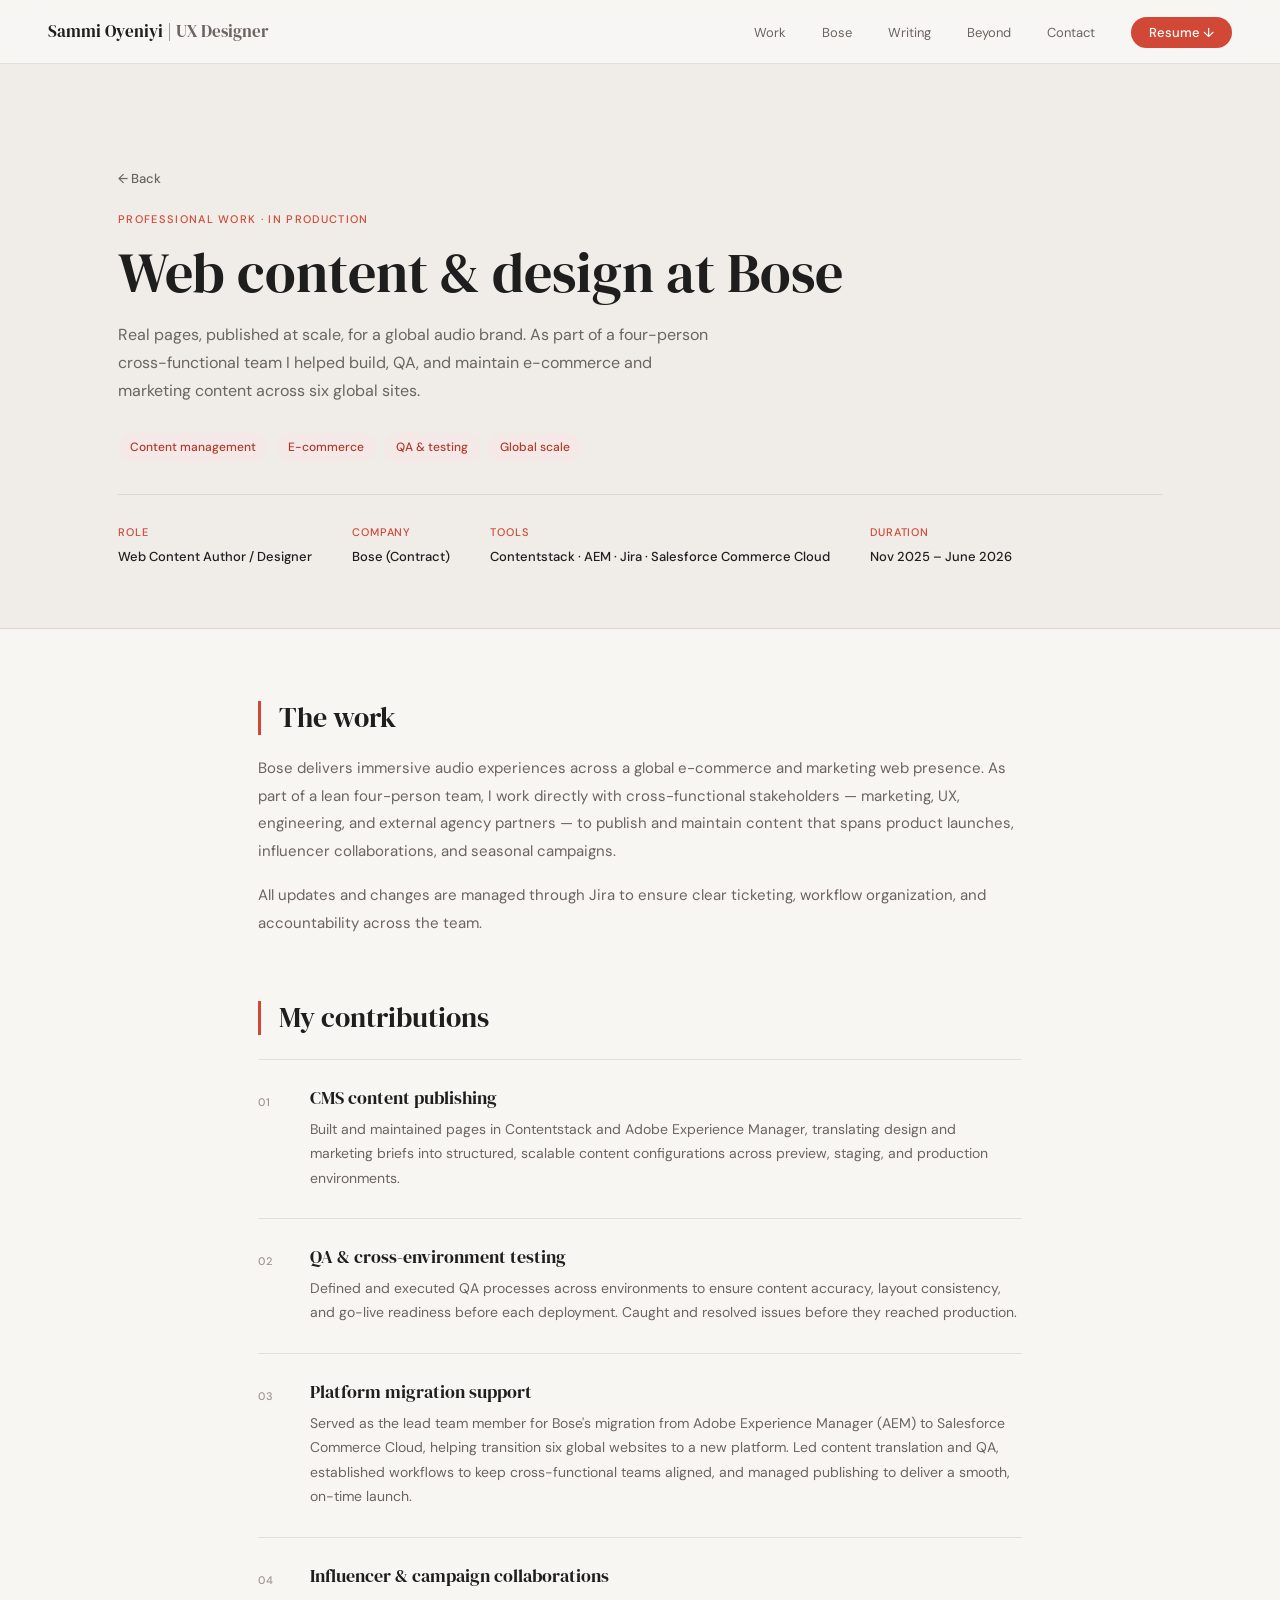
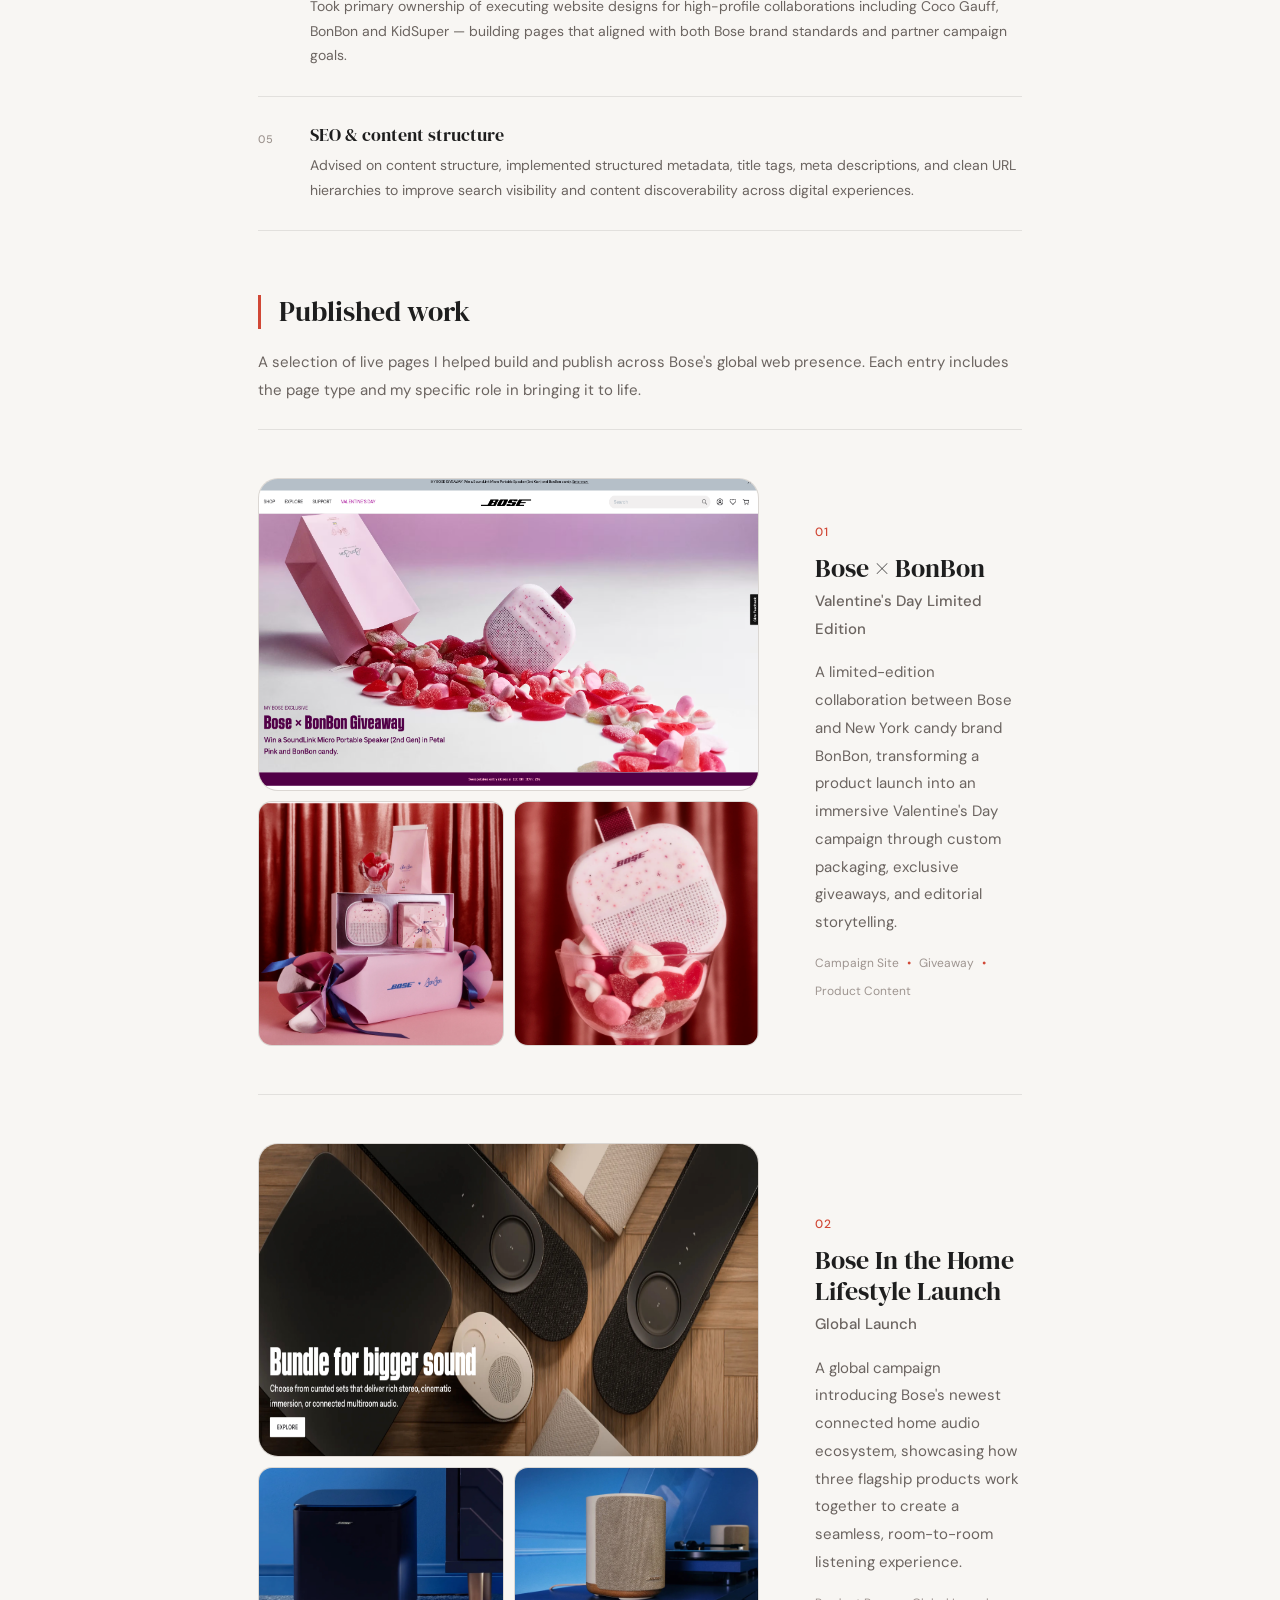
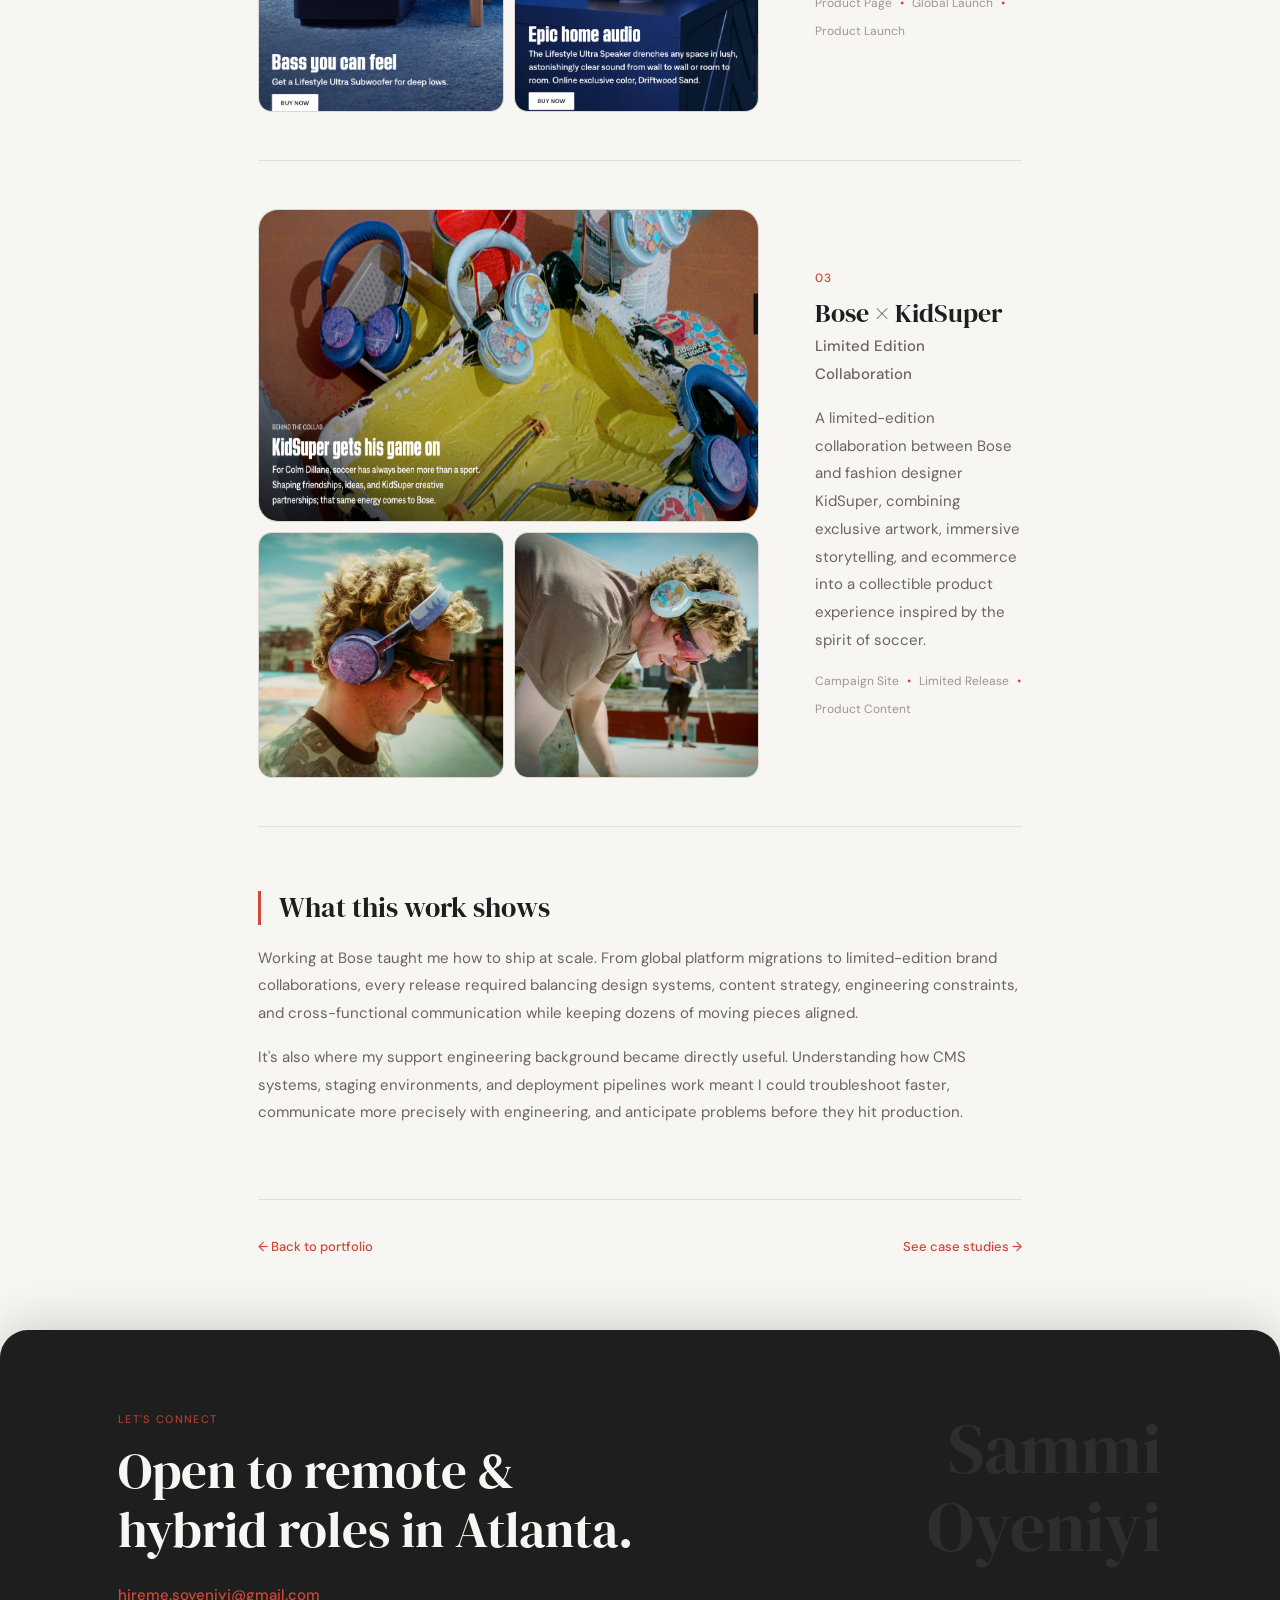
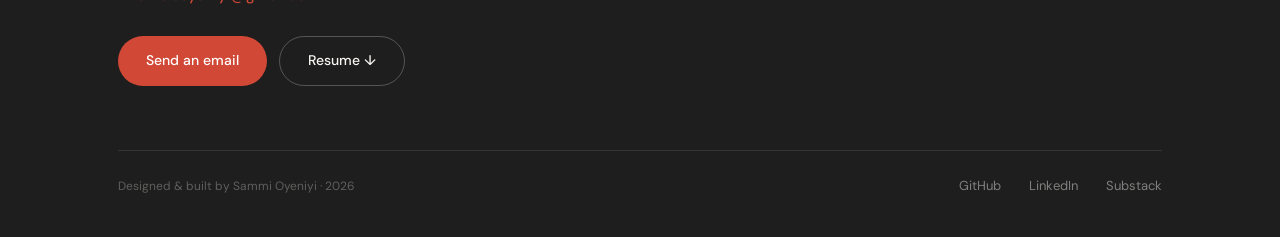
==== bose.html @ 9543f854 "bose page update, add resume link" ====
<!DOCTYPE html>
<html lang="en">
<head>
  <meta charset="UTF-8">
  <meta name="viewport" content="width=device-width, initial-scale=1.0">
  <title>Bose — Sammi Oyeniyi</title>
  <meta name="description" content="Web content and design work at Bose — global e-commerce and marketing pages.">
  <link rel="preconnect" href="https://fonts.googleapis.com">
  <link rel="preconnect" href="https://fonts.gstatic.com" crossorigin>
  <link href="https://fonts.googleapis.com/css2?family=DM+Serif+Display:ital@0;1&family=DM+Sans:opsz,wght@9..40,300;9..40,400;9..40,500&display=swap" rel="stylesheet">
  <link rel="stylesheet" href="styles.css">
</head>
<body class="cs-page">

  <header class="nav">
    <a href="index.html" class="nav-logo">Sammi Oyeniyi | <span>UX Designer</span></a>
    <ul class="nav-links">
      <li><a href="index.html#work">Work</a></li>
      <li><a href="index.html#bose">Bose</a></li>
      <li><a href="index.html#thinking">Writing</a></li>
      <li><a href="index.html#beyond">Beyond</a></li>
      <li><a href="index.html#contact">Contact</a></li>
      <li><a href="assets/sam-oyeniyi-product-designer-resume.pdf" class="nav-resume" download>Resume ↓</a></li>
    </ul>
    <div class="nav-mobile-controls">
      <a href="assets/sam-oyeniyi-product-designer-resume.pdf" class="nav-resume nav-resume--mobile" download>Resume ↓</a>
      <button class="hamburger" id="hamburger" aria-label="Open menu" aria-expanded="false">
        <span></span><span></span><span></span>
      </button>
    </div>
  </header>
  <div class="mobile-menu" id="mobileMenu" aria-hidden="true">
    <nav class="mobile-menu-inner">
      <a href="index.html#work"     class="mobile-link" onclick="closeMenu()">Work</a>
      <a href="index.html#bose"     class="mobile-link" onclick="closeMenu()">Bose</a>
      <a href="index.html#thinking" class="mobile-link" onclick="closeMenu()">Writing</a>
      <a href="index.html#beyond"   class="mobile-link" onclick="closeMenu()">Beyond</a>
      <a href="index.html#contact"  class="mobile-link" onclick="closeMenu()">Contact</a>
      <a href="assets/sam-oyeniyi-product-designer-resume.pdf" class="mobile-link mobile-link--resume" download>Resume ↓</a>
    </nav>
  </div>

  <!-- PAGE HERO -->
  <section class="cs-hero-section">
    <div class="panel-inner">
      <a href="index.html#bose" class="cs-back">← Back</a>
      <p class="eyebrow">Professional work · In production</p>
      <h1>Web content & design at Bose</h1>
      <p class="cs-hero-sub">Real pages, published at scale, for a global audio brand. As part of a four-person cross-functional team I helped build, QA, and maintain e-commerce and marketing content across six global sites.</p>
      <div class="tags">
        <span class="tag">Content management</span>
        <span class="tag">E-commerce</span>
        <span class="tag">QA & testing</span>
        <span class="tag">Global scale</span>
      </div>
      <div class="cs-meta">
        <div class="cs-meta-item">
          <span class="cs-meta-label">Role</span>
          <span class="cs-meta-value">Web Content Author / Designer</span>
        </div>
        <div class="cs-meta-item">
          <span class="cs-meta-label">Company</span>
          <span class="cs-meta-value">Bose (Contract)</span>
        </div>
        <div class="cs-meta-item">
          <span class="cs-meta-label">Tools</span>
          <span class="cs-meta-value">Contentstack · AEM · Jira · Salesforce Commerce Cloud</span>
        </div>
        <div class="cs-meta-item">
          <span class="cs-meta-label">Duration</span>
          <span class="cs-meta-value">Nov 2025 – June 2026</span>
        </div>
      </div>
    </div>
  </section>

  <!-- OVERVIEW -->
  <div class="cs-body bose-body">

    <section class="cs-section">
      <h2>The work</h2>
      <p>Bose delivers immersive audio experiences across a global e-commerce and marketing web presence. As part of a lean four-person team, I work directly with cross-functional stakeholders — marketing, UX, engineering, and external agency partners — to publish and maintain content that spans product launches, influencer collaborations, and seasonal campaigns.</p>
      <p>All updates and changes are managed through Jira to ensure clear ticketing, workflow organization, and accountability across the team.</p>
    </section>

    <!-- WHAT I DID -->
    <section class="cs-section">
      <h2>My contributions</h2>
      <div class="bose-contributions">
        <div class="bose-contribution">
          <span class="bose-contribution-num">01</span>
          <div>
            <h3>CMS content publishing</h3>
            <p>Built and maintained pages in Contentstack and Adobe Experience Manager, translating design and marketing briefs into structured, scalable content configurations across preview, staging, and production environments.</p>
          </div>
        </div>
        <div class="bose-contribution">
          <span class="bose-contribution-num">02</span>
          <div>
            <h3>QA & cross-environment testing</h3>
            <p>Defined and executed QA processes across environments to ensure content accuracy, layout consistency, and go-live readiness before each deployment. Caught and resolved issues before they reached production.</p>
          </div>
        </div>
        <div class="bose-contribution">
          <span class="bose-contribution-num">03</span>
          <div>
            <h3>Platform migration support</h3>
            <p>Served as the lead team member for Bose's migration from Adobe Experience Manager (AEM) to Salesforce Commerce Cloud, helping transition six global websites to a new platform. Led content translation and QA, established workflows to keep cross-functional teams aligned, and managed publishing to deliver a smooth, on-time launch.</p>
          </div>
        </div>
        <div class="bose-contribution">
          <span class="bose-contribution-num">04</span>
          <div>
            <h3>Influencer & campaign collaborations</h3>
            <p>Took primary ownership of executing website designs for high-profile collaborations including Coco Gauff, BonBon and KidSuper — building pages that aligned with both Bose brand standards and partner campaign goals.</p>
          </div>
        </div>
        <div class="bose-contribution">
          <span class="bose-contribution-num">05</span>
          <div>
            <h3>SEO & content structure</h3>
            <p>Advised on content structure, implemented structured metadata, title tags, meta descriptions, and clean URL hierarchies to improve search visibility and content discoverability across digital experiences.</p>
          </div>
        </div>
      </div>
    </section>

    <!-- PUBLISHED WORK — editorial layout -->
    <section class="cs-section published-section">
      <h2>Published work</h2>
      <p>A selection of live pages I helped build and publish across Bose's global web presence. Each entry includes the page type and my specific role in bringing it to life.</p>

      <!-- ENTRY 01 -->
      <div class="published-entry">
        <div class="published-media">
          <div class="published-media-main">
            <img src="assets/bose/bose-bonbon-hero-one.png" alt="Bose × BonBon Valentine's Day campaign hero">
          </div>
          <div class="published-media-thumb">
            <img src="assets/bose/bose-bonbon-two.png" alt="Bose × BonBon gift set">
          </div>
          <div class="published-media-thumb">
            <img src="assets/bose/bose-bonbon-three.png" alt="Bose × BonBon product detail">
          </div>
        </div>
        <div class="published-info">
          <span class="published-num">01</span>
          <h3>Bose × BonBon</h3>
          <p class="published-subtitle">Valentine's Day Limited Edition</p>
          <p class="published-desc">A limited-edition collaboration between Bose and New York candy brand BonBon, transforming a product launch into an immersive Valentine's Day campaign through custom packaging, exclusive giveaways, and editorial storytelling.</p>
          <div class="published-meta">
            <span>Campaign Site</span>
            <span class="meta-dot">•</span>
            <span>Giveaway</span>
            <span class="meta-dot">•</span>
            <span>Product Content</span>
          </div>
        </div>
      </div>

      <!-- ENTRY 02 -->
      <div class="published-entry">
        <div class="published-media">
          <div class="published-media-main">
            <img src="assets/bose/bose-ith-one.png" alt="Bose in the home campaign hero">
          </div>
          <div class="published-media-thumb">
            <img src="assets/bose/bose-ith-two.png" alt="Bose in the home campaign hero">
          </div>
          <div class="published-media-thumb">
            <img src="assets/bose/bose-ith-three.png" alt="Bose in the home campaign hero">
          </div>
        </div>
        <div class="published-info">
          <span class="published-num">02</span>
          <h3>Bose In the Home Lifestyle Launch</h3>
          <p class="published-subtitle">Global Launch</p>
          <p class="published-desc">A global campaign introducing Bose's newest connected home audio ecosystem, showcasing how three flagship products work together to create a seamless, room-to-room listening experience.</p>
          <div class="published-meta">
            <span>Product Page</span>
            <span class="meta-dot">•</span>
            <span>Global Launch</span>
            <span class="meta-dot">•</span>
            <span>Product Launch</span>
          </div>
        </div>
      </div>

      <!-- ENTRY 03 -->
      <div class="published-entry">
        <div class="published-media">
          <div class="published-media-main">
            <img src="assets/bose/bose-kidsuper-one.png" alt="Bose × KidSuper campaign hero">
          </div>
          <div class="published-media-thumb">
            <img src="assets/bose/bose-kidsuper-two.png" alt="Bose × Kidsuper lifestyle">
          </div>
          <div class="published-media-thumb">
            <img src="assets/bose/bose-kidsuper-three.png" alt="Bose × Kidsuper lifestyle">
          </div>
        </div>
        <div class="published-info">
          <span class="published-num">03</span>
          <h3>Bose × KidSuper</h3>
          <p class="published-subtitle">Limited Edition Collaboration</p>
          <p class="published-desc">A limited-edition collaboration between Bose and fashion designer KidSuper, combining exclusive artwork, immersive storytelling, and ecommerce into a collectible product experience inspired by the spirit of soccer.</p>
          <div class="published-meta">
            <span>Campaign Site</span>
            <span class="meta-dot">•</span>
            <span>Limited Release</span>
            <span class="meta-dot">•</span>
            <span>Product Content</span>
          </div>
        </div>
      </div>

      <!-- Duplicate a .published-entry block above for each additional page -->

    </section>

    <section class="cs-section">
      <h2>What this work shows</h2>
      <p>Working at Bose taught me how to ship at scale. From global platform migrations to limited-edition brand collaborations, every release required balancing design systems, content strategy, engineering constraints, and cross-functional communication while keeping dozens of moving pieces aligned.</p>
      <p>It's also where my support engineering background became directly useful. Understanding how CMS systems, staging environments, and deployment pipelines work meant I could troubleshoot faster, communicate more precisely with engineering, and anticipate problems before they hit production.</p>
    </section>

    <div class="cs-nav">
      <a href="index.html#bose" class="cs-nav-link">← Back to portfolio</a>
      <a href="index.html#work" class="cs-nav-link">See case studies →</a>
    </div>

  </div>

  <!-- FOOTER -->
  <footer class="panel panel-footer" id="contact">
    <div class="panel-inner footer-inner">
      <div class="footer-top">
        <div class="footer-left">
          <p class="eyebrow">Let's connect</p>
          <h2 class="footer-heading">Open to remote &<br>hybrid roles in Atlanta.</h2>
          <a href="mailto:hireme.soyeniyi@gmail.com" class="footer-email">hireme.soyeniyi@gmail.com</a>
          <div class="footer-actions">
            <a href="mailto:hireme.soyeniyi@gmail.com" class="btn-primary">Send an email</a>
            <a href="assets/sam-oyeniyi-product-designer-resume.pdf" class="btn-outline" download>Resume ↓</a>
          </div>
        </div>
        <div class="footer-wordmark">Sammi<br>Oyeniyi</div>
      </div>
      <div class="footer-bottom">
        <p>Designed & built by Sammi Oyeniyi · 2026</p>
        <div class="footer-links">
          <a href="https://github.com/SOyeniyi801" target="_blank" rel="noopener">GitHub</a>
          <a href="https://www.linkedin.com/in/samantha-o-6384705a/" target="_blank" rel="noopener">LinkedIn</a>
          <a href="https://sammithedev.substack.com" target="_blank" rel="noopener">Substack</a>
        </div>
      </div>
    </div>
  </footer>

  <script>
    const hamburger = document.getElementById('hamburger');
    const mobileMenu = document.getElementById('mobileMenu');
    hamburger.addEventListener('click', () => {
      const isOpen = mobileMenu.classList.contains('is-open');
      if (isOpen) { closeMenu(); } else { openMenu(); }
    });
    function openMenu() {
      mobileMenu.classList.add('is-open');
      hamburger.classList.add('is-active');
      hamburger.setAttribute('aria-expanded', 'true');
      document.body.style.overflow = 'hidden';
    }
    function closeMenu() {
      mobileMenu.classList.remove('is-open');
      hamburger.classList.remove('is-active');
      hamburger.setAttribute('aria-expanded', 'false');
      document.body.style.overflow = '';
    }
    mobileMenu.addEventListener('click', (e) => { if (e.target === mobileMenu) closeMenu(); });
  </script>
</body>
</html>
---- styles.css ----
/* ============================================
   SAMMI OYENIYI — PORTFOLIO v3
   Colors: #D14836 · off-white · charcoal
   Fonts: DM Serif Display + DM Sans
   ============================================ */

:root {
  --red:          #D14836;
  --red-dark:     #B03A2B;
  --red-light:    #F5E9E7;
  --offwhite:     #F8F6F3;
  --offwhite-2:   #F0ECE7;
  --offwhite-3:   #E8E2DA;
  --charcoal:     #1E1E1E;
  --charcoal-2:   #2C2C2C;
  --mid:          #6B6460;
  --muted:        #9E9590;
  --border:       rgba(30,30,30,0.1);
  --border-med:   rgba(30,30,30,0.15);

  --serif:        'DM Serif Display', Georgia, serif;
  --sans:         'DM Sans', system-ui, sans-serif;

  --r-sm:   8px;
  --r-md:   14px;
  --r-lg:   20px;
  --r-xl:   28px;
  --r-full: 999px;

  --nav-h:  64px;
  --max-w:  1140px;
}

/* RESET */
*, *::before, *::after { box-sizing: border-box; margin: 0; padding: 0; }
html { scroll-behavior: smooth; }

body {
  background: var(--charcoal);
  color: var(--charcoal);
  font-family: var(--sans);
  font-size: 16px;
  line-height: 1.7;
  -webkit-font-smoothing: antialiased;
}

img { max-width: 100%; display: block; }
a { text-decoration: none; color: inherit; }
ul { list-style: none; }
p { color: var(--mid); }

h1, h2, h3 {
  font-family: var(--serif);
  font-weight: 400;
  line-height: 1.15;
  color: var(--charcoal);
}

.eyebrow {
  font-family: var(--sans);
  font-size: 11px;
  font-weight: 500;
  text-transform: uppercase;
  letter-spacing: 0.12em;
  color: var(--red);
  margin-bottom: 12px;
}

/* NAV */
.nav {
  position: fixed;
  top: 0; left: 0; right: 0;
  height: var(--nav-h);
  z-index: 1000;
  display: flex;
  justify-content: space-between;
  align-items: center;
  padding: 0 48px;
  background: rgba(248,246,243,0.92);
  backdrop-filter: blur(16px);
  -webkit-backdrop-filter: blur(16px);
  border-bottom: 1px solid var(--border);
}

.nav-logo {
  font-family: var(--serif);
  font-size: 17px;
  color: var(--charcoal);
}

.nav-logo span {
  color:var(--mid) ;
}

.nav-links {
  display: flex;
  gap: 36px;
  align-items: center;
}

.nav-links a {
  font-size: 13px;
  color: var(--mid);
  transition: color 0.2s;
}

.nav-links a:hover { color: var(--red); }

.nav-resume {
  background: var(--red) !important;
  color: #fff !important;
  padding: 7px 18px;
  border-radius: var(--r-full);
  font-weight: 500;
  font-size: 13px;
  transition: background 0.2s !important;
}

.nav-resume:hover { background: var(--red-dark) !important; }

/* STACK WRAPPER — creates the stacking scroll effect */
.stack-wrapper {
  position: relative;
}

/* PANELS — normal flow, hero is the only sticky one */
.panel {
  position: relative;
  min-height: 100vh;
  width: 100%;
  overflow: hidden;
}

/* Hero sticks while subsequent panels scroll over it */
.panel-hero {
  position: sticky;
  top: 0;
  z-index: 1;
  max-height: 800px;
}

/* Each section slides up over the previous with rounded top corners */
/* Incrementing z-index ensures each panel covers the one before it */
.panel-work     { position: relative; z-index: 3; margin-top: -28px; }
.panel-bose     { position: relative; z-index: 4; margin-top: -28px; }
.panel-thinking { position: relative; z-index: 5; margin-top: -28px; }
.panel-stack    { position: relative; z-index: 6; margin-top: -28px; }
.panel-beyond   { position: relative; z-index: 7; margin-top: -28px; }
.panel-footer   { position: relative; z-index: 8; margin-top: -28px; }

/* Panel backgrounds */
.panel-hero     { background: var(--offwhite); }
.panel-work     { background: #fff;            border-radius: var(--r-xl) var(--r-xl) 0 0; box-shadow: 0 -8px 48px rgba(0,0,0,0.09); }
.panel-bose     { background: var(--charcoal); border-radius: var(--r-xl) var(--r-xl) 0 0; box-shadow: 0 -8px 48px rgba(0,0,0,0.12); }
.panel-thinking { background: var(--offwhite-2); border-radius: var(--r-xl) var(--r-xl) 0 0; box-shadow: 0 -8px 48px rgba(0,0,0,0.08); }
.panel-stack    { background: var(--offwhite-2); border-radius: var(--r-xl) var(--r-xl) 0 0; box-shadow: 0 -8px 48px rgba(0,0,0,0.08); }
.panel-beyond   { background: var(--offwhite-3); border-radius: var(--r-xl) var(--r-xl) 0 0; box-shadow: 0 -8px 48px rgba(0,0,0,0.08); }
.panel-footer   { background: var(--charcoal);   border-radius: var(--r-xl) var(--r-xl) 0 0; box-shadow: 0 -8px 48px rgba(0,0,0,0.15); min-height: auto; }

/* Inner container */
.panel-inner {
  max-width: var(--max-w);
  margin: 0 auto;
  padding: 100px 48px 80px;
}

/* Section headers */
.section-header { margin-bottom: 56px; }

.section-header h2 {
  font-size: clamp(28px, 4vw, 48px);
  color: var(--charcoal);
}

.section-header--row {
  display: flex;
  justify-content: space-between;
  align-items: flex-end;
  gap: 24px;
}

.section-header--row h2 { margin-bottom: 0; }

/* BUTTONS */
.btn-primary {
  display: inline-block;
  background: var(--red);
  color: #fff;
  font-family: var(--sans);
  font-size: 14px;
  font-weight: 500;
  padding: 13px 28px;
  border-radius: var(--r-full);
  transition: background 0.2s;
  white-space: nowrap;
}

.btn-primary:hover { background: var(--red-dark); }

.btn-outline {
  display: inline-block;
  background: transparent;
  color: var(--charcoal);
  font-family: var(--sans);
  font-size: 14px;
  font-weight: 500;
  padding: 12px 28px;
  border-radius: var(--r-full);
  border: 1.5px solid var(--border-med);
  transition: border-color 0.2s, background 0.2s;
  white-space: nowrap;
}

.btn-outline:hover {
  border-color: var(--charcoal);
  background: rgba(30,30,30,0.04);
}

/* TAGS */
.tags { display: flex; flex-wrap: wrap; gap: 8px; margin: 16px 0 20px; }

.tag {
  font-size: 12px;
  font-weight: 500;
  background: var(--red-light);
  color: var(--red-dark);
  padding: 4px 12px;
  border-radius: var(--r-full);
}

/* ============================================
   HERO
   ============================================ */

.panel-hero {
  padding-top: var(--nav-h);
  display: flex;
  align-items: stretch;
}

.hero-inner {
  display: grid;
  grid-template-columns: 1fr 1fr;
  min-height: calc(100vh - var(--nav-h));
  max-width: 100%;
  width: 100%;
}

.hero-text {
  display: flex;
  flex-direction: column;
  justify-content: center;
  padding: 80px 64px 80px 10%;
}

.available-badge {
  display: inline-flex;
  align-items: center;
  gap: 8px;
  font-size: 13px;
  font-weight: 500;
  color: var(--mid);
  margin-bottom: 28px;
}

.badge-dot {
  width: 8px;
  height: 8px;
  border-radius: 50%;
  background: #3DAA6B;
  flex-shrink: 0;
}

.hero-heading {
  font-size: clamp(40px, 5.5vw, 72px);
  line-height: 1.1;
  color: var(--charcoal);
  margin-bottom: 20px;
  display: flex;
  flex-direction: column;
  gap: 4px;
}

.hero-line--accent em {
  font-style: italic;
  color: var(--red);
}

.hero-sub {
  font-size: 15px;
  color: var(--mid);
  line-height: 1.7;
  margin-bottom: 24px;
  max-width: 400px;
}

.hero-skills {
  display: flex;
  flex-wrap: wrap;
  gap: 8px;
  margin-bottom: 36px;
}

.hero-skills span {
  font-size: 12px;
  color: var(--mid);
  border: 1px solid var(--border-med);
  padding: 4px 12px;
  border-radius: var(--r-full);
}

.hero-actions {
  display: flex;
  gap: 12px;
  flex-wrap: wrap;
}

.hero-photo {
  background: var(--offwhite-2);
  display: flex;
  align-items: flex-end;
  justify-content: center;
  overflow: hidden;
  border-left: 1px solid var(--border);
}

.hero-photo img {
  width: 100%;
  height: 100%;
  object-fit: cover;
  object-position: top center;
}

.hero-photo-placeholder {
  width: 100%;
  height: 100%;
  display: flex;
  align-items: center;
  justify-content: center;
  text-align: center;
  padding: 40px;
}

.hero-photo-placeholder span {
  font-size: 14px;
  color: var(--muted);
  line-height: 1.8;
}

/* ============================================
   WORK
   ============================================ */

.work-grid {
  display: flex;
  flex-direction: column;
  border-top: 1px solid var(--border);
}

.work-row {
  display: grid;
  grid-template-columns: 1fr 1fr;
  min-height: 400px;
  border-bottom: 1px solid var(--border);
  transition: background 0.2s;
  cursor: pointer;
}

.work-row:hover { background: var(--offwhite); }

/* Flipped row — image first */
.work-row--flip {
  direction: ltr; /* ensure consistent */
}

.work-info {
  padding: 52px 56px;
  display: flex;
  flex-direction: column;
  justify-content: center;
}

.work-meta {
  display: flex;
  align-items: center;
  gap: 12px;
  margin-bottom: 14px;
}

.work-num {
  font-size: 11px;
  font-weight: 500;
  color: var(--muted);
  letter-spacing: 0.08em;
}

.work-noticed {
  font-size: 11px;
  font-weight: 500;
  background: var(--red);
  color: #fff;
  padding: 3px 10px;
  border-radius: var(--r-full);
}

.work-info h3 {
  font-size: clamp(22px, 2.5vw, 32px);
  color: var(--charcoal);
  margin-bottom: 12px;
  line-height: 1.2;
}

.work-info p {
  font-size: 14px;
  line-height: 1.75;
  max-width: 380px;
  margin-bottom: 0;
}

.work-cta {
  font-size: 13px;
  font-weight: 500;
  color: var(--red);
  display: inline-block;
}

.work-image {
  display: flex;
  align-items: center;
  justify-content: center;
  border-left: 1px solid var(--border);
  position: relative;
  overflow: hidden;
  min-height: 360px;
}

/* For flipped rows, image is on the left so border goes right */
.work-row--flip .work-image {
  border-left: none;
  border-right: 1px solid var(--border);
  order: -1;
}

.work-image img {
  width: 100%;
  height: 100%;
  object-fit: cover;
  object-position: top;
  transition: transform 0.4s ease;
}

.work-row:hover .work-image img { transform: scale(1.03); }

/* Gradient placeholders per project */
.work-image--wttj {
  background: linear-gradient(135deg, #F5E9E7 0%, #EDD9D5 50%, #E8C8C2 100%);
}

.work-image--instagram {
  background: linear-gradient(135deg, #F0ECE7 0%, #E8DDD4 50%, #DDD0C5 100%);
}

.work-image--hinge {
  background: linear-gradient(135deg, #F5EDEA 0%, #EFDBD5 50%, #E5C9C0 100%);
}

.work-image-label {
  font-family: var(--serif);
  font-size: 24px;
  color: rgba(30,30,30,0.25);
  text-align: center;
  padding: 20px;
}

/* ============================================
   DESIGN THINKING
   ============================================ */

.substack-link {
  font-size: 13px;
  font-weight: 500;
  color: var(--red);
  white-space: nowrap;
  padding-bottom: 6px;
  transition: opacity 0.2s;
}

.substack-link:hover { opacity: 0.7; }

.thinking-list {
  border-top: 1px solid var(--border);
}

.thinking-row {
  display: flex;
  justify-content: space-between;
  align-items: center;
  padding: 36px 0;
  border-bottom: 1px solid var(--border);
  gap: 32px;
  cursor: pointer;
  transition: padding-left 0.2s;
}

.thinking-row:hover { padding-left: 12px; }

.thinking-row-left {
  display: flex;
  gap: 28px;
  align-items: flex-start;
  flex: 1;
}

.thinking-num {
  font-size: 11px;
  color: var(--muted);
  font-weight: 500;
  letter-spacing: 0.08em;
  padding-top: 5px;
  flex-shrink: 0;
  width: 24px;
}

.thinking-label {
  font-size: 11px;
  font-weight: 500;
  text-transform: uppercase;
  letter-spacing: 0.08em;
  color: var(--red);
  margin-bottom: 6px;
}

.thinking-row h3 {
  font-size: clamp(17px, 2vw, 22px);
  color: var(--charcoal);
  margin-bottom: 6px;
  line-height: 1.3;
}

.thinking-row p {
  font-size: 13px;
  color: var(--mid);
  max-width: 520px;
  line-height: 1.6;
}

.thinking-arrow {
  font-size: 20px;
  color: var(--red);
  flex-shrink: 0;
  transition: transform 0.2s;
}

.thinking-row:hover .thinking-arrow { transform: translateX(6px); }

/* ============================================
   BEYOND
   ============================================ */

.beyond-heading {
  font-size: clamp(32px, 5vw, 60px);
  line-height: 1.1;
}

.beyond-heading em {
  font-style: italic;
  color: var(--red);
}

.beyond-layout {
  display: grid;
  grid-template-columns: 1fr 1fr;
  gap: 72px;
  align-items: start;
}

.beyond-photo {
  border-radius: var(--r-xl);
  overflow: hidden;
  aspect-ratio: 4/5;
  background: var(--offwhite);
  border: 1px solid var(--border);
}

.beyond-photo img {
  width: 100%;
  height: 100%;
  object-fit: cover;
  display: block;
}

.beyond-photo-placeholder {
  width: 100%;
  height: 100%;
  display: flex;
  align-items: center;
  justify-content: center;
  padding: 40px;
  text-align: center;
}

.beyond-photo-placeholder span {
  font-size: 13px;
  color: var(--muted);
  line-height: 1.7;
}

.beyond-facts {
  padding-top: 8px;
}

.fact-row {
  display: grid;
  grid-template-columns: 155px 1fr;
  gap: 20px;
  padding: 22px 0;
  border-bottom: 1px solid var(--border);
  align-items: baseline;
}

.fact-row:first-child { border-top: 1px solid var(--border); }

.fact-label {
  font-size: 11px;
  font-weight: 500;
  text-transform: uppercase;
  letter-spacing: 0.08em;
  color: var(--muted);
}

.fact-value {
  font-size: 15px;
  color: var(--charcoal);
  line-height: 1.5;
}

/* ============================================
   FOOTER / CONTACT
   ============================================ */

.footer-inner {
  padding-top: 80px;
  padding-bottom: 40px;
}

.footer-top {
  display: grid;
  grid-template-columns: 1fr auto;
  gap: 40px;
  align-items: start;
  margin-bottom: 64px;
}

.footer-heading {
  font-size: clamp(28px, 4vw, 52px);
  color: var(--offwhite);
  margin: 12px 0 24px;
  line-height: 1.15;
}

.footer-heading + * { }

.footer-left .eyebrow { color: rgba(209,72,54,0.8); }

.footer-email {
  display: block;
  font-size: 15px;
  color: var(--red);
  font-weight: 500;
  margin-bottom: 28px;
  transition: opacity 0.2s;
}

.footer-email:hover { opacity: 0.75; }

.footer-actions {
  display: flex;
  gap: 12px;
  flex-wrap: wrap;
}

/* Footer buttons on dark bg */
.panel-footer .btn-outline {
  color: var(--offwhite);
  border-color: rgba(248,246,243,0.25);
}

.panel-footer .btn-outline:hover {
  border-color: var(--offwhite);
  background: rgba(248,246,243,0.07);
}

.footer-wordmark {
  font-family: var(--serif);
  font-size: clamp(40px, 5.5vw, 72px);
  color: var(--offwhite);
  opacity: 0.07;
  line-height: 1.1;
  text-align: right;
  user-select: none;
  white-space: nowrap;
}

.footer-bottom {
  display: flex;
  justify-content: space-between;
  align-items: center;
  border-top: 1px solid rgba(248,246,243,0.1);
  padding-top: 24px;
  flex-wrap: wrap;
  gap: 12px;
}

.footer-bottom p {
  font-size: 12px;
  color: rgba(248,246,243,0.3);
}

.footer-links {
  display: flex;
  gap: 28px;
}

.footer-links a {
  font-size: 13px;
  color: rgba(248,246,243,0.45);
  transition: color 0.2s;
}

.footer-links a:hover { color: var(--red); }

/* ============================================
   CASE STUDY STYLES
   ============================================ */

.cs-page {
  background: var(--offwhite);
  min-height: 100vh;
  padding-top: var(--nav-h);
}

.cs-hero-section {
  background: var(--offwhite-2);
  border-bottom: 1px solid var(--border);
}

.cs-hero-section .panel-inner {
  padding-bottom: 60px;
}

.cs-back {
  display: inline-flex;
  align-items: center;
  gap: 6px;
  font-size: 13px;
  font-weight: 500;
  color: var(--mid);
  transition: color 0.2s;
  margin-bottom: 20px;
}

.cs-back:hover { color: var(--red); }

.cs-hero-section h1 {
  font-size: clamp(28px, 4.5vw, 56px);
  color: var(--charcoal);
  margin: 12px 0 16px;
  max-width: 760px;
}

.cs-hero-sub {
  font-size: 16px;
  color: var(--mid);
  max-width: 600px;
  line-height: 1.75;
  margin-bottom: 28px;
}

.cs-meta {
  display: flex;
  gap: 40px;
  flex-wrap: wrap;
  border-top: 1px solid var(--border);
  padding-top: 28px;
  margin-top: 32px;
}

.cs-meta-item { display: flex; flex-direction: column; gap: 5px; }

.cs-meta-label {
  font-size: 11px;
  font-weight: 500;
  text-transform: uppercase;
  letter-spacing: 0.08em;
  color: var(--red);
}

.cs-meta-value {
  font-size: 13px;
  font-weight: 500;
  color: var(--charcoal);
}

/* Full bleed hero image */
.cs-cover-image {
  width: 100%;
  max-height: 580px;
  overflow: hidden;
  border-bottom: 1px solid var(--border);
  background: var(--offwhite-2);
}

.cs-cover-image img {
  width: 100%;
  height: 100%;
  object-fit: cover;
  object-position: top;
  display: block;
}

.cs-cover-placeholder {
  width: 100%;
  height: 420px;
  display: flex;
  align-items: center;
  justify-content: center;
}

.cs-cover-placeholder span {
  font-size: 14px;
  color: var(--muted);
}

/* Case study body */
.cs-body {
  max-width: 760px;
  margin: 0 auto;
  padding: 72px 48px 100px;
}

.cs-section { margin-bottom: 64px; }

.cs-section h2 {
  font-size: 28px;
  color: var(--charcoal);
  padding-left: 18px;
  border-left: 3px solid var(--red);
  margin-bottom: 20px;
  line-height: 1.2;
}

.cs-section p {
  font-size: 15px;
  line-height: 1.85;
  color: var(--mid);
  margin-bottom: 16px;
}

.cs-section p:last-child { margin-bottom: 0; }

.cs-section ul {
  list-style: disc;
  padding-left: 20px;
  margin-top: 12px;
}

.cs-section ul li {
  font-size: 15px;
  color: var(--mid);
  line-height: 1.75;
  margin-bottom: 8px;
}

/* Screen annotation block */
.cs-screen-block {
  margin: 40px 0;
  border: 1px solid var(--border);
  border-radius: var(--r-lg);
  overflow: hidden;
  background: var(--offwhite-2);
}

.cs-screen-block img {
  width: 100%;
  display: block;
}

.cs-screen-block-placeholder {
  width: 100%;
  min-height: 280px;
  display: flex;
  align-items: center;
  justify-content: center;
  background: var(--offwhite-3);
}

.cs-screen-block-placeholder span {
  font-size: 13px;
  color: var(--muted);
}

.cs-screen-annotation {
  padding: 20px 24px;
  border-top: 1px solid var(--border);
}

.cs-screen-annotation-label {
  font-size: 11px;
  font-weight: 500;
  text-transform: uppercase;
  letter-spacing: 0.08em;
  color: var(--red);
  margin-bottom: 6px;
}

.cs-screen-annotation p {
  font-size: 13px;
  color: var(--mid);
  margin: 0;
  line-height: 1.6;
}

/* Before / After grid */
.cs-before-after {
  display: grid;
  grid-template-columns: 1fr 1fr 1fr;
  gap: 16px;
  margin: 40px 0;
}

.cs-before-after-item {
  border: 1px solid var(--border);
  border-radius: var(--r-lg);
  overflow: hidden;
  background: var(--offwhite-2);
}

.cs-before-after-item img {
  width: 100%;
  display: block;
}

.cs-before-after-placeholder {
  width: 100%;
  height: 220px;
  display: flex;
  align-items: center;
  justify-content: center;
  background: var(--offwhite-3);
}

.cs-before-after-placeholder span {
  font-size: 13px;
  color: var(--muted);
}

.cs-before-after-caption {
  padding: 14px 18px;
  border-top: 1px solid var(--border);
}

.cs-before-after-caption strong {
  font-size: 12px;
  font-weight: 500;
  text-transform: uppercase;
  letter-spacing: 0.06em;
  color: var(--muted);
  display: block;
  margin-bottom: 4px;
}

.cs-before-after-caption p {
  font-size: 13px;
  color: var(--mid);
  margin: 0;
  line-height: 1.5;
}

/* Screen grid (3–4 mobile screens) */
.cs-screen-grid {
  display: grid;
  grid-template-columns: repeat(auto-fit, minmax(160px, 1fr));
  gap: 16px;
  margin: 40px 0;
}

.cs-screen-item {
  border: 1px solid var(--border);
  border-radius: var(--r-md);
  overflow: hidden;
  background: var(--offwhite-2);
}

.cs-screen-item img {
  width: 100%;
  display: block;
}

.cs-screen-item-placeholder {
  width: 100%;
  aspect-ratio: 9/16;
  display: flex;
  align-items: center;
  justify-content: center;
  background: var(--offwhite-3);
  padding: 12px;
  text-align: center;
}

.cs-screen-item-placeholder span {
  font-size: 11px;
  color: var(--muted);
  line-height: 1.5;
}

.cs-screen-item-caption {
  padding: 10px 14px;
  border-top: 1px solid var(--border);
}

.cs-screen-item-caption strong {
  font-size: 11px;
  font-weight: 500;
  color: var(--charcoal-2);
  display: block;
  margin-bottom: 3px;
}

.cs-screen-item-caption p {
  font-size: 11px;
  color: var(--mid);
  margin: 0;
  line-height: 1.5;
}


.cs-image-block {
  margin: 40px 0;
  border-radius: var(--r-lg);
  overflow: hidden;
  border: 1px solid var(--border);
  display: grid;
  grid-template-columns: repeat(3,1fr);
  gap: 4px;
  width: 100%;
}

.cs-image-block-wwtj {
  margin: 40px 0;
  border-radius: var(--r-lg);
  overflow: hidden;
  border: 1px solid var(--border);
  display: flex;
  /* grid-template-columns: repeat(3,1fr); */
  gap: 4px;
  width: 100%;
}


.cs-image-block img {
  width: 100%;
  display: block;
}

.cs-image-caption {
  font-size: 12px;
  color: var(--muted);
  text-align: center;
  margin-top: 10px;
  font-style: italic;
}

/* Callout blocks */
.cs-callout {
  background: var(--red-light);
  border-left: 3px solid var(--red);
  border-radius: 0 var(--r-md) var(--r-md) 0;
  padding: 20px 24px;
  margin: 28px 0;
}

.cs-callout p {
  font-size: 14px;
  font-weight: 500;
  color: var(--charcoal);
  margin: 0;
  line-height: 1.6;
}

.cs-callout-highlight {
  background: var(--red);
  border-radius: var(--r-lg);
  padding: 28px 32px;
  margin: 36px 0;
}

.cs-callout-highlight p {
  font-size: 16px;
  font-weight: 500;
  color: #fff;
  margin: 0;
  line-height: 1.6;
}

/* Case study nav */
.cs-nav {
  display: flex;
  justify-content: space-between;
  align-items: center;
  border-top: 1px solid var(--border);
  padding-top: 36px;
  margin-top: 72px;
  flex-wrap: wrap;
  gap: 16px;
}

.cs-nav-link {
  font-size: 13px;
  font-weight: 500;
  color: var(--red);
  transition: opacity 0.2s;
}

.cs-nav-link:hover { opacity: 0.7; }

/* ============================================
   RESPONSIVE
   ============================================ */

@media (max-width: 1024px) {
  .panel-inner { padding: 80px 36px 64px; }
  .beyond-layout { gap: 48px; }
  .cs-image-block {
    grid-template-columns: repeat(2, 1fr);
  }
}

@media (max-width: 860px) {
  .nav { padding: 0 24px; }
  .nav-links { gap: 20px; }
  .nav-links li:not(:last-child):not(:nth-last-child(2)) { display: none; }

  .hero-inner { grid-template-columns: 1fr; }
  .hero-photo {
    display: none; /* show avatar on mobile as background instead */
  }
  .hero-text { padding: 60px 24px; }

  .work-row,
  .work-row--flip {
    grid-template-columns: 1fr;
    min-height: auto;
  }

  .work-image {
    border-left: none;
    border-right: none;
    border-top: 1px solid var(--border);
    min-height: 220px;
    order: -1;
  }

  .work-row--flip .work-image { order: -1; }

  .work-info { padding: 36px 24px; }

  .beyond-layout { grid-template-columns: 1fr; }
  .beyond-photo { aspect-ratio: 3/2; }

  .panel-inner { padding: 72px 24px 56px; }

  .footer-top { grid-template-columns: 1fr; }
  .footer-wordmark { display: none; }
  .footer-inner { padding: 60px 24px 36px; }

  .cs-before-after { grid-template-columns: 1fr; }
  .cs-body { padding: 56px 24px 80px; }
  .cs-screen-grid { grid-template-columns: repeat(2, 1fr); }

  .section-header--row { flex-direction: column; align-items: flex-start; gap: 8px; }
}

@media (max-width: 768px) {
  .cs-image-block {
    grid-template-columns: 1fr;
  }
}

@media (max-width: 540px) {
  .fact-row { grid-template-columns: 1fr; gap: 4px; }
  .cs-screen-grid { grid-template-columns: 1fr 1fr; }
  .thinking-num { display: none; }
}

/* ============================================
   BOSE PANEL — homepage teaser
   ============================================ */

.panel-bose {
  background: var(--charcoal);
  border-radius: var(--r-xl) var(--r-xl) 0 0;
  box-shadow: 0 -8px 48px rgba(0,0,0,0.12);
}

.bose-layout {
  display: grid;
  grid-template-columns: 1fr 1fr;
  gap: 80px;
  align-items: center;
}

.bose-heading {
  font-size: clamp(32px, 4.5vw, 56px);
  color: var(--offwhite);
  margin: 12px 0 20px;
  line-height: 1.1;
}

.bose-heading em {
  font-style: italic;
  color: var(--red);
}

.panel-bose .eyebrow { color: rgba(209,72,54,0.75); }

.bose-sub {
  font-size: 15px;
  color: rgba(248,246,243,0.55);
  line-height: 1.75;
  margin-bottom: 28px;
  max-width: 440px;
}

.bose-details {
  display: flex;
  flex-direction: column;
  gap: 0;
  border-top: 1px solid rgba(248,246,243,0.1);
  margin-bottom: 32px;
}

.bose-detail {
  display: grid;
  grid-template-columns: 80px 1fr;
  gap: 20px;
  padding: 14px 0;
  border-bottom: 1px solid rgba(248,246,243,0.08);
  align-items: baseline;
}

.bose-detail-label {
  font-size: 11px;
  font-weight: 500;
  text-transform: uppercase;
  letter-spacing: 0.08em;
  color: rgba(248,246,243,0.3);
}

.bose-detail-value {
  font-size: 13px;
  color: rgba(248,246,243,0.65);
}

/* Bose thumbnail grid */
.bose-grid {
  display: grid;
  grid-template-columns: 1fr 1fr;
  gap: 12px;
  height: 420px;
}

.bose-thumb-stack {
  display: flex;
  flex-direction: column;
  gap: 12px;
}

.bose-thumb {
  background: rgba(248,246,243,0.05);
  border: 1px solid rgba(248,246,243,0.08);
  border-radius: var(--r-lg);
  display: flex;
  align-items: center;
  justify-content: center;
  flex: 1;
  overflow: hidden;
  transition: border-color 0.2s;
}

.bose-thumb--tall { flex: unset; height: 100%; }

.bose-thumb img {
  width: 100%;
  height: 100%;
  object-fit: cover;
  object-position: top;
  display: block;
}

.bose-thumb span {
  font-size: 12px;
  color: rgba(248,246,243,0.2);
  text-align: center;
  padding: 12px;
  line-height: 1.5;
}

/* ============================================
   TECH STACK + RESUME PANEL
   ============================================ */

.panel-stack {
  background: var(--offwhite-2);
  border-radius: var(--r-xl) var(--r-xl) 0 0;
  box-shadow: 0 -8px 48px rgba(0,0,0,0.08);
}

.stack-section-header {
  display: flex;
  justify-content: space-between;
  align-items: flex-end;
  margin-bottom: 48px;
  gap: 24px;
}

.stack-section-header h2 { margin-bottom: 0; }

.tech-grid {
  display: grid;
  grid-template-columns: repeat(4, 1fr);
  gap: 16px;
  margin-bottom: 56px;
}

.tech-item {
  background: #fff;
  border: 1px solid var(--border);
  border-radius: var(--r-lg);
  padding: 24px 20px;
  display: flex;
  flex-direction: column;
  gap: 8px;
  transition: border-color 0.2s, transform 0.2s;
}

.tech-item:hover {
  border-color: var(--red);
  transform: translateY(-3px);
}

.tech-icon {
  width: 40px;
  height: 40px;
  border-radius: var(--r-sm);
  background: var(--red-light);
  display: flex;
  align-items: center;
  justify-content: center;
  margin-bottom: 4px;
}

.tech-icon svg { width: 20px; height: 20px; }

.tech-icon--code {
  background: var(--charcoal);
}

.tech-icon--code span {
  font-size: 13px;
  font-weight: 500;
  color: var(--offwhite);
  font-family: monospace;
}

.tech-icon--jira {
  background: #E6F0FF;
}

.tech-icon--jira span {
  font-size: 16px;
  font-weight: 700;
  color: #0052CC;
  font-family: var(--serif);
}

.tech-icon--adobe {
  background: #FFF0EC;
}

.tech-icon--adobe span {
  font-size: 13px;
  font-weight: 700;
  color: #FF4D00;
  font-family: var(--sans);
  letter-spacing: -0.02em;
}

.tech-name {
  font-size: 14px;
  font-weight: 500;
  color: var(--charcoal);
}

.tech-desc {
  font-size: 12px;
  color: var(--muted);
}

/* Resume strip */
.resume-strip {
  border-top: 1px solid var(--border);
  padding-top: 40px;
}

.resume-roles {
  display: flex;
  flex-direction: column;
}

.resume-role {
  display: flex;
  justify-content: space-between;
  align-items: center;
  padding: 18px 0;
  border-bottom: 1px solid var(--border);
  gap: 20px;
}

.resume-role-left {
  display: flex;
  flex-direction: column;
  gap: 3px;
}

.resume-role-title {
  font-size: 14px;
  font-weight: 500;
  color: var(--charcoal);
}

.resume-text {
  font-size: 12px;
}

.resume-role-co {
  font-size: 13px;
  color: var(--mid);
}

.resume-role-date {
  font-size: 13px;
  color: var(--muted);
  white-space: nowrap;
  flex-shrink: 0;
}

/* ============================================
   BOSE DETAIL PAGE
   ============================================ */

   .bose-body { max-width: 860px; }

   .bose-contributions {
     display: flex;
     flex-direction: column;
     border-top: 1px solid var(--border);
     margin-top: 24px;
   }
   
   .bose-contribution {
     display: flex;
     gap: 28px;
     padding: 28px 0;
     border-bottom: 1px solid var(--border);
     align-items: flex-start;
   }
   
   .bose-contribution-num {
     font-size: 11px;
     font-weight: 500;
     color: var(--muted);
     letter-spacing: 0.08em;
     padding-top: 5px;
     flex-shrink: 0;
     width: 24px;
   }
   
   .bose-contribution h3 {
     font-size: 18px;
     color: var(--charcoal);
     margin-bottom: 8px;
   }
   
   .bose-contribution p {
     font-size: 14px;
     color: var(--mid);
     line-height: 1.75;
     margin: 0;
   }
   
   /* PUBLISHED WORK — image grid left, copy right */
   .published-section { max-width: none; }
   
   .published-entry {
     display: grid;
     grid-template-columns: 7fr 3fr;
     gap: 48px;
     align-items: center;
     padding: 48px 0;
     border-bottom: 1px solid var(--border);
   }
   
   .published-entry:first-of-type {
     border-top: 1px solid var(--border);
     margin-top: 24px;
   }
   
   /* IMAGE GRID — wide top, two squares below */
   .published-media {
     display: grid;
     grid-template-columns: 1fr 1fr;
     grid-template-rows: auto auto;
     gap: 10px;
   }
   
   .published-media-main {
     grid-column: 1 / 3;     /* spans both columns — the wide top image */
     border-radius: var(--r-lg);
     overflow: hidden;
     border: 1px solid var(--border);
     background: var(--offwhite-2);
     aspect-ratio: 16 / 10;
   }
   
   .published-media-main img {
     width: 100%;
     height: 100%;
     object-fit: fit;
     display: block;
     transition: transform 0.4s ease;
   }
   
   .published-entry:hover .published-media-main img { transform: scale(1.03); }
   
   .published-media-thumb {
     border-radius: var(--r-md);
     overflow: hidden;
     border: 1px solid var(--border);
     background: var(--offwhite-2);
     aspect-ratio: 1 / 1;     /* square */
   }
   
   .published-media-thumb img {
     width: 100%;
     height: 100%;
     object-fit: cover;
     display: block;
   }
   
   /* TEXT COLUMN */
   .published-info {
     padding-left: 8px;
   }
   
   .published-num {
     font-size: 12px;
     font-weight: 500;
     color: var(--red);
     letter-spacing: 0.06em;
     display: block;
     margin-bottom: 10px;
   }
   
   .published-info h3 {
     font-size: 26px;
     color: var(--charcoal);
     margin-bottom: 4px;
     line-height: 1.2;
   }
   
   .published-subtitle {
     font-size: 14px;
     font-weight: 500;
     color: var(--charcoal-2);
     margin-bottom: 14px;
   }
   
   .published-desc {
     font-size: 14px;
     color: var(--mid);
     line-height: 1.75;
     margin-bottom: 16px;
   }
   
   .published-meta {
     display: flex;
     flex-wrap: wrap;
     align-items: center;
     gap: 8px;
     font-size: 12px;
     color: var(--muted);
   }
   
   .meta-dot { color: var(--red); }
   
   /* RESPONSIVE — stack, images first, then text */
   @media (max-width: 860px) {
     .bose-layout { grid-template-columns: 1fr; gap: 40px; }
     .bose-grid { height: 280px; }
     .tech-grid { grid-template-columns: repeat(2, 1fr); }
     .stack-section-header { flex-direction: column; align-items: flex-start; gap: 16px; }
   
     .published-entry {
       grid-template-columns: 1fr;
       gap: 24px;
       padding: 40px 0;
     }
   
     .published-info { padding-left: 0; }
   }
   
   @media (max-width: 540px) {
     .tech-grid { grid-template-columns: repeat(2, 1fr); }
     .bose-grid { display: none; }
   }

/* ============================================
   MOBILE NAV
   ============================================ */

.nav-mobile-controls {
  display: none;
  align-items: center;
  gap: 12px;
}

.nav-resume--mobile {
  background: var(--red);
  color: #fff;
  padding: 7px 16px;
  border-radius: var(--r-full);
  font-size: 13px;
  font-weight: 500;
}

/* Hamburger button */
.hamburger {
  display: flex;
  flex-direction: column;
  justify-content: center;
  gap: 5px;
  width: 36px;
  height: 36px;
  background: none;
  border: none;
  cursor: pointer;
  padding: 4px;
  border-radius: var(--r-sm);
  transition: background 0.2s;
}

.hamburger:hover { background: var(--offwhite-2); }

.hamburger span {
  display: block;
  height: 1.5px;
  background: var(--charcoal);
  border-radius: 2px;
  transition: transform 0.25s, opacity 0.25s, width 0.25s;
  transform-origin: center;
}

.hamburger span:nth-child(3) { width: 65%; }

/* Active (X) state */
.hamburger.is-active span:nth-child(1) { transform: translateY(6.5px) rotate(45deg); }
.hamburger.is-active span:nth-child(2) { opacity: 0; }
.hamburger.is-active span:nth-child(3) { width: 100%; transform: translateY(-6.5px) rotate(-45deg); }

/* Mobile menu overlay */
.mobile-menu {
  display: none;
  position: fixed;
  inset: 0;
  z-index: 999;
  background: rgba(30,30,30,0.4);
  backdrop-filter: blur(4px);
  -webkit-backdrop-filter: blur(4px);
  opacity: 0;
  transition: opacity 0.25s;
  pointer-events: none;
}

.mobile-menu.is-open {
  opacity: 1;
  pointer-events: all;
}

.mobile-menu-inner {
  position: absolute;
  top: 0;
  right: 0;
  width: min(320px, 85vw);
  height: 100%;
  background: var(--offwhite);
  padding: calc(var(--nav-h) + 24px) 32px 40px;
  display: flex;
  flex-direction: column;
  gap: 4px;
  transform: translateX(100%);
  transition: transform 0.3s cubic-bezier(0.4, 0, 0.2, 1);
  box-shadow: -8px 0 40px rgba(0,0,0,0.12);
}

.mobile-menu.is-open .mobile-menu-inner {
  transform: translateX(0);
}

.mobile-link {
  font-family: var(--serif);
  font-size: 28px;
  color: var(--charcoal);
  padding: 12px 0;
  border-bottom: 1px solid var(--border);
  transition: color 0.2s;
  display: block;
}

.mobile-link:hover { color: var(--red); }

.mobile-link--resume {
  font-family: var(--sans);
  font-size: 14px;
  font-weight: 500;
  background: var(--red);
  color: #fff !important;
  padding: 14px 24px;
  border-radius: var(--r-full);
  border: none;
  text-align: center;
  margin-top: 16px;
}

.mobile-link--resume:hover { background: var(--red-dark); }

/* Show/hide at breakpoint */
@media (max-width: 768px) {
  .nav-links { display: none; }
  .nav-mobile-controls { display: flex; }
  .mobile-menu { display: block; }
}
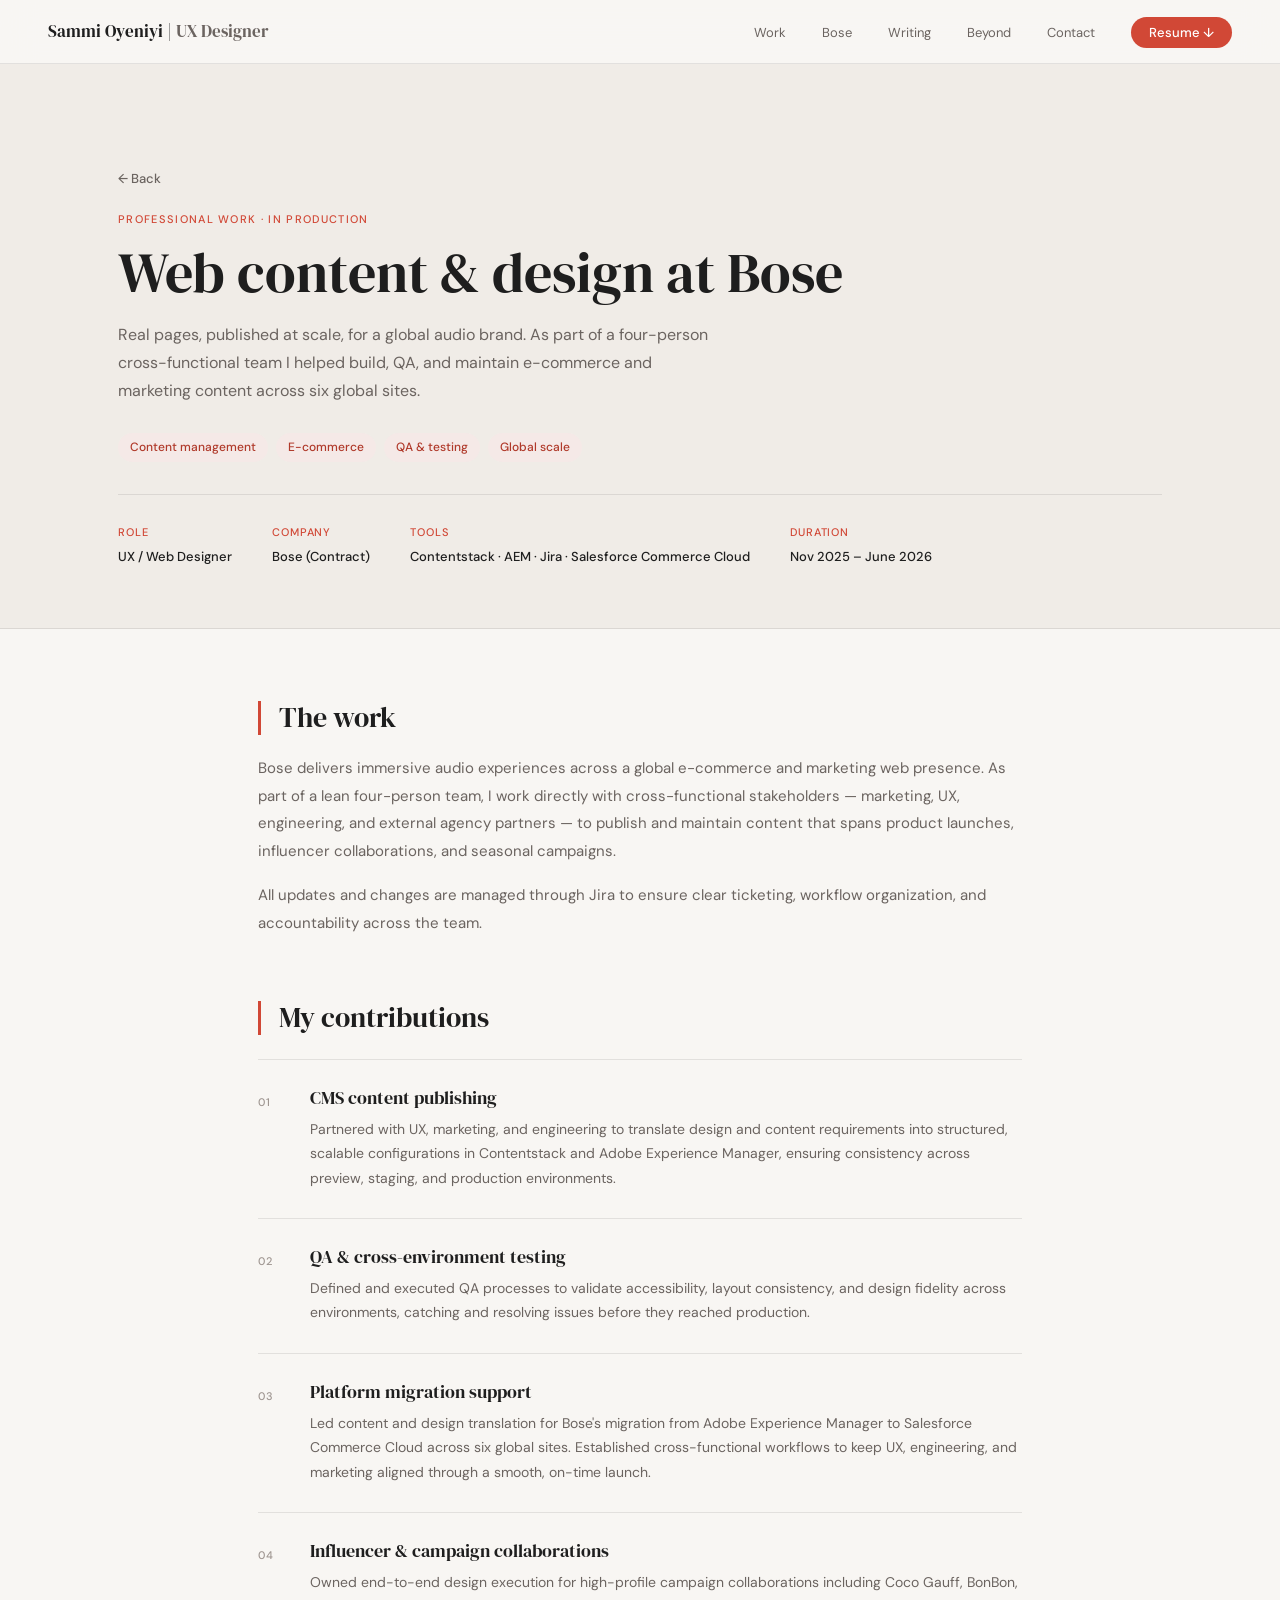
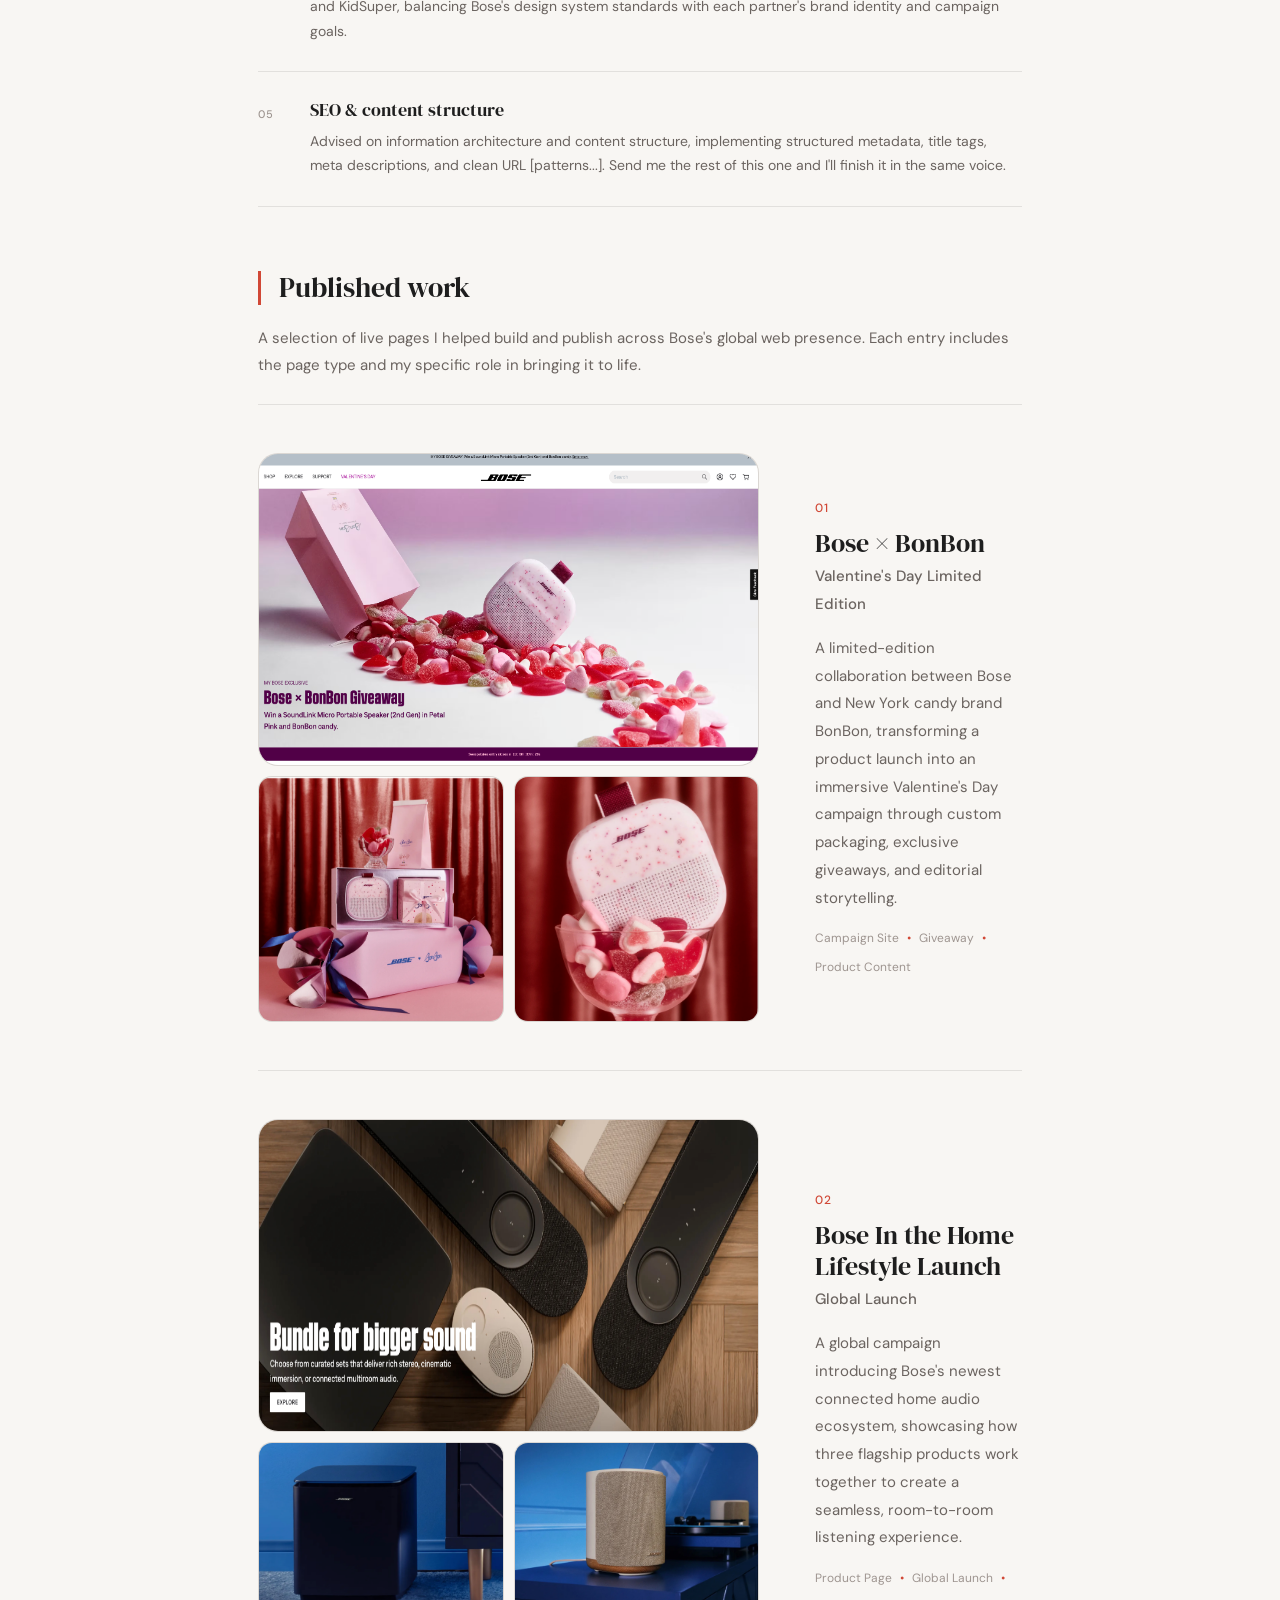
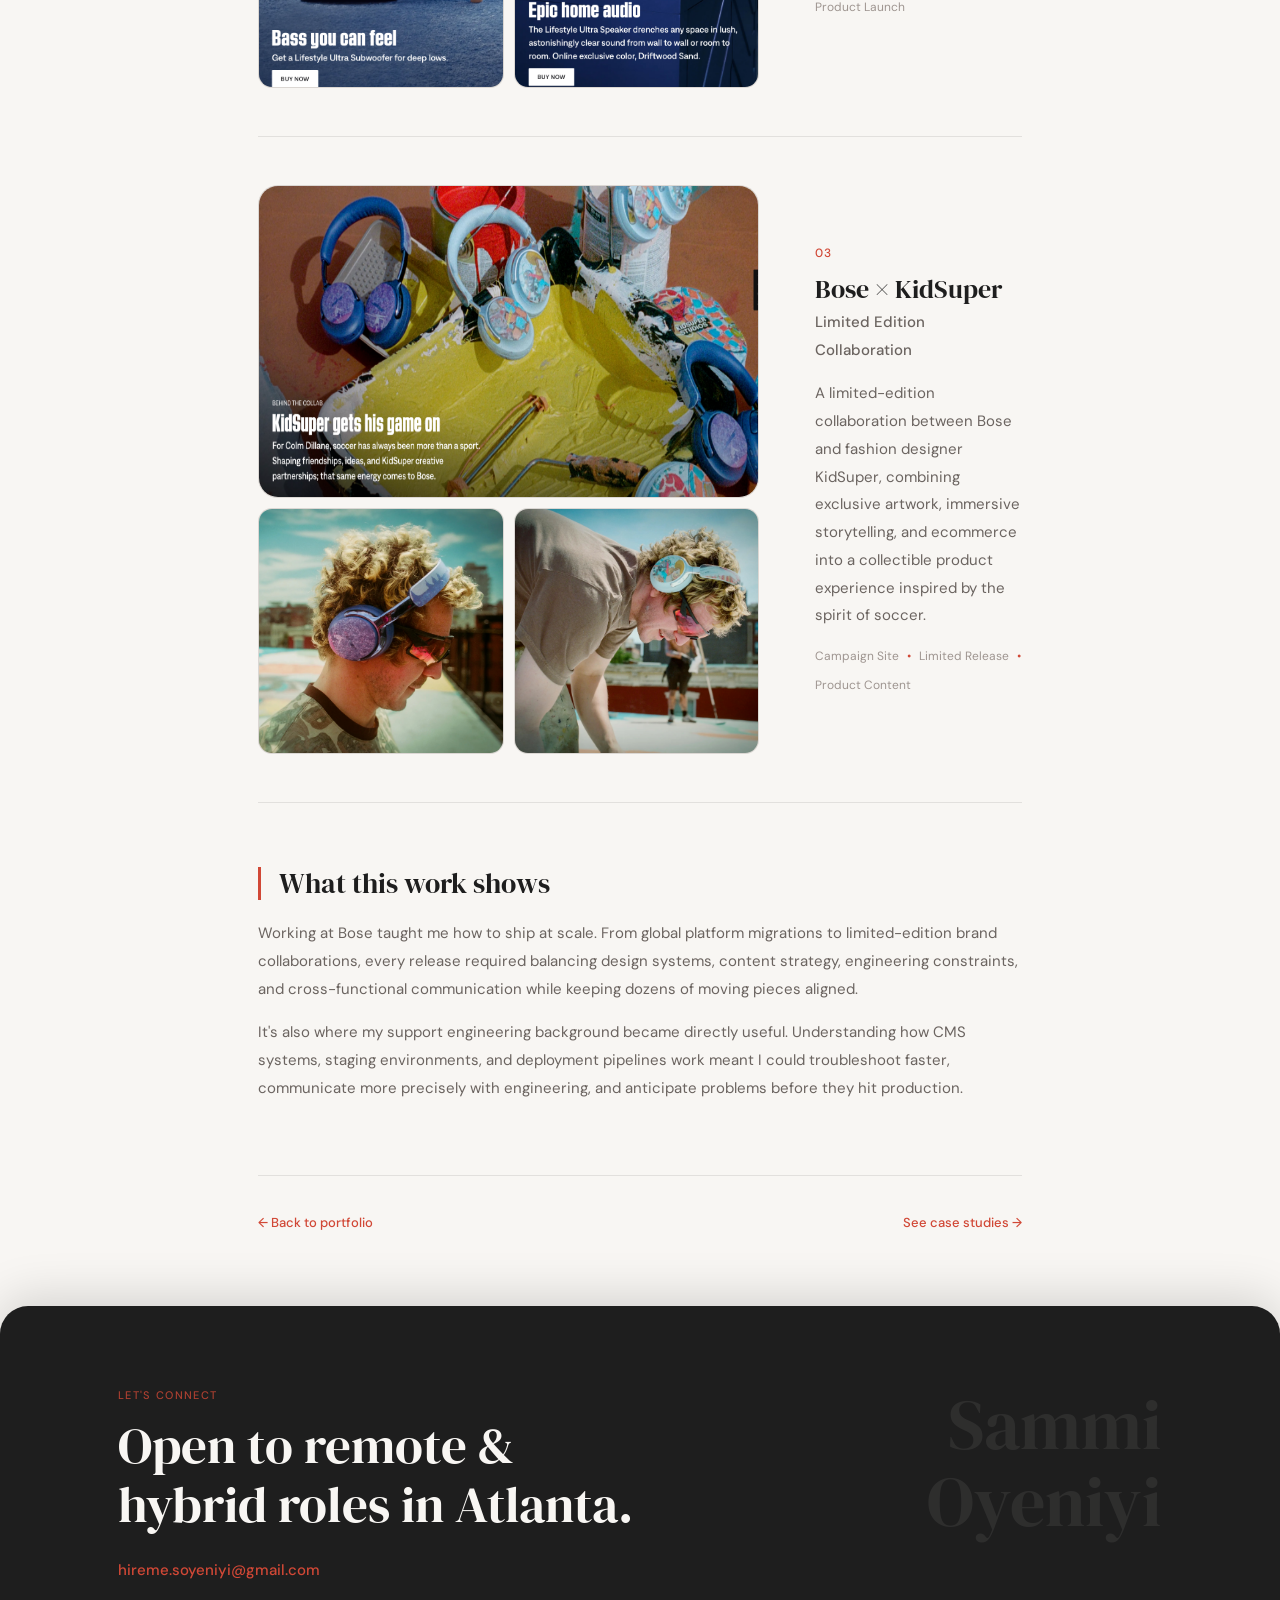
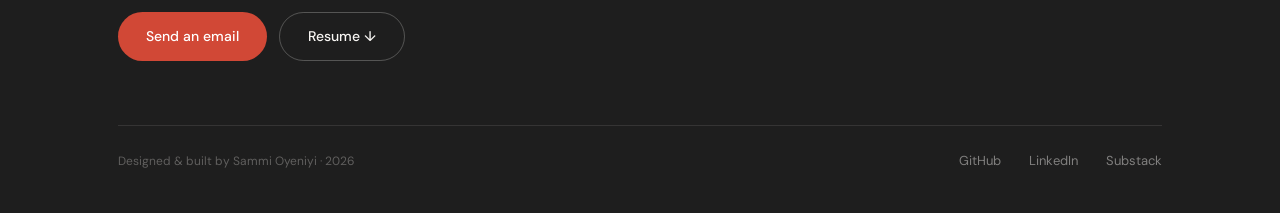
==== commit 3d376636: "new copy for bose" ====
--- a/bose.html
+++ b/bose.html
@@ -4,6 +4,7 @@
   <meta charset="UTF-8">
   <meta name="viewport" content="width=device-width, initial-scale=1.0">
   <title>Bose — Sammi Oyeniyi</title>
+  <link rel="icon" type="image/x-icon" href="assets/resume-favicon.png">
   <meta name="description" content="Web content and design work at Bose — global e-commerce and marketing pages.">
   <link rel="preconnect" href="https://fonts.googleapis.com">
   <link rel="preconnect" href="https://fonts.gstatic.com" crossorigin>
@@ -20,10 +21,10 @@
       <li><a href="index.html#thinking">Writing</a></li>
       <li><a href="index.html#beyond">Beyond</a></li>
       <li><a href="index.html#contact">Contact</a></li>
-      <li><a href="assets/sam-oyeniyi-product-designer-resume.pdf" class="nav-resume" download>Resume ↓</a></li>
+      <li><a href="assets/s-oyeniyi-ux-designer.pdf" class="nav-resume" download>Resume ↓</a></li>
     </ul>
     <div class="nav-mobile-controls">
-      <a href="assets/sam-oyeniyi-product-designer-resume.pdf" class="nav-resume nav-resume--mobile" download>Resume ↓</a>
+      <a href="assets/s-oyeniyi-ux-designer.pdf" class="nav-resume nav-resume--mobile" download>Resume ↓</a>
       <button class="hamburger" id="hamburger" aria-label="Open menu" aria-expanded="false">
         <span></span><span></span><span></span>
       </button>
@@ -36,7 +37,7 @@
       <a href="index.html#thinking" class="mobile-link" onclick="closeMenu()">Writing</a>
       <a href="index.html#beyond"   class="mobile-link" onclick="closeMenu()">Beyond</a>
       <a href="index.html#contact"  class="mobile-link" onclick="closeMenu()">Contact</a>
-      <a href="assets/sam-oyeniyi-product-designer-resume.pdf" class="mobile-link mobile-link--resume" download>Resume ↓</a>
+      <a href="assets/s-oyeniyi-ux-designer.pdf" class="mobile-link mobile-link--resume" download>Resume ↓</a>
     </nav>
   </div>
 
@@ -56,7 +57,7 @@
       <div class="cs-meta">
         <div class="cs-meta-item">
           <span class="cs-meta-label">Role</span>
-          <span class="cs-meta-value">Web Content Author / Designer</span>
+          <span class="cs-meta-value">UX / Web Designer</span>
         </div>
         <div class="cs-meta-item">
           <span class="cs-meta-label">Company</span>
@@ -91,35 +92,35 @@
           <span class="bose-contribution-num">01</span>
           <div>
             <h3>CMS content publishing</h3>
-            <p>Built and maintained pages in Contentstack and Adobe Experience Manager, translating design and marketing briefs into structured, scalable content configurations across preview, staging, and production environments.</p>
+            <p>Partnered with UX, marketing, and engineering to translate design and content requirements into structured, scalable configurations in Contentstack and Adobe Experience Manager, ensuring consistency across preview, staging, and production environments.</p>
           </div>
         </div>
         <div class="bose-contribution">
           <span class="bose-contribution-num">02</span>
           <div>
             <h3>QA & cross-environment testing</h3>
-            <p>Defined and executed QA processes across environments to ensure content accuracy, layout consistency, and go-live readiness before each deployment. Caught and resolved issues before they reached production.</p>
+            <p>Defined and executed QA processes to validate accessibility, layout consistency, and design fidelity across environments, catching and resolving issues before they reached production.</p>
           </div>
         </div>
         <div class="bose-contribution">
           <span class="bose-contribution-num">03</span>
           <div>
             <h3>Platform migration support</h3>
-            <p>Served as the lead team member for Bose's migration from Adobe Experience Manager (AEM) to Salesforce Commerce Cloud, helping transition six global websites to a new platform. Led content translation and QA, established workflows to keep cross-functional teams aligned, and managed publishing to deliver a smooth, on-time launch.</p>
+            <p>Led content and design translation for Bose's migration from Adobe Experience Manager to Salesforce Commerce Cloud across six global sites. Established cross-functional workflows to keep UX, engineering, and marketing aligned through a smooth, on-time launch.</p>
           </div>
         </div>
         <div class="bose-contribution">
           <span class="bose-contribution-num">04</span>
           <div>
             <h3>Influencer & campaign collaborations</h3>
-            <p>Took primary ownership of executing website designs for high-profile collaborations including Coco Gauff, BonBon and KidSuper — building pages that aligned with both Bose brand standards and partner campaign goals.</p>
+            <p>Owned end-to-end design execution for high-profile campaign collaborations including Coco Gauff, BonBon, and KidSuper, balancing Bose's design system standards with each partner's brand identity and campaign goals.</p>
           </div>
         </div>
         <div class="bose-contribution">
           <span class="bose-contribution-num">05</span>
           <div>
             <h3>SEO & content structure</h3>
-            <p>Advised on content structure, implemented structured metadata, title tags, meta descriptions, and clean URL hierarchies to improve search visibility and content discoverability across digital experiences.</p>
+            <p>Advised on information architecture and content structure, implementing structured metadata, title tags, meta descriptions, and clean URL [patterns...]. Send me the rest of this one and I'll finish it in the same voice.</p>
           </div>
         </div>
       </div>
@@ -241,7 +242,7 @@
           <a href="mailto:hireme.soyeniyi@gmail.com" class="footer-email">hireme.soyeniyi@gmail.com</a>
           <div class="footer-actions">
             <a href="mailto:hireme.soyeniyi@gmail.com" class="btn-primary">Send an email</a>
-            <a href="assets/sam-oyeniyi-product-designer-resume.pdf" class="btn-outline" download>Resume ↓</a>
+            <a href="assets/s-oyeniyi-ux-designer.pdf" class="btn-outline" download>Resume ↓</a>
           </div>
         </div>
         <div class="footer-wordmark">Sammi<br>Oyeniyi</div>
@@ -277,6 +278,43 @@
       document.body.style.overflow = '';
     }
     mobileMenu.addEventListener('click', (e) => { if (e.target === mobileMenu) closeMenu(); });
+     // Hide nav on scroll down, show on scroll up
+let lastScrollY = window.scrollY;
+let navHidden = false;
+const navEl = document.querySelector('.nav');
+
+function handleNavScroll() {
+  const currentScrollY = window.scrollY;
+
+  // Always show nav near the top of the page
+  if (currentScrollY < 80) {
+    navEl.classList.remove('nav--hidden');
+    navHidden = false;
+    lastScrollY = currentScrollY;
+    return;
+  }
+
+  const scrollingDown = currentScrollY > lastScrollY;
+
+  if (scrollingDown && !navHidden) {
+    navEl.classList.add('nav--hidden');
+    navHidden = true;
+  } else if (!scrollingDown && navHidden) {
+    navEl.classList.remove('nav--hidden');
+    navHidden = false;
+  }
+
+  lastScrollY = currentScrollY;
+}
+
+window.addEventListener('scroll', handleNavScroll, { passive: true });
+function openMenu() {
+  mobileMenu.classList.add('is-open');
+  hamburger.classList.add('is-active');
+  hamburger.setAttribute('aria-expanded', 'true');
+  document.body.style.overflow = 'hidden';
+  navEl.classList.remove('nav--hidden'); // keep nav visible while menu is open
+}
   </script>
 </body>
 </html>
--- a/styles.css
+++ b/styles.css
@@ -4,1748 +4,1947 @@
    Fonts: DM Serif Display + DM Sans
    ============================================ */
 
-:root {
-  --red:          #D14836;
-  --red-dark:     #B03A2B;
-  --red-light:    #F5E9E7;
-  --offwhite:     #F8F6F3;
-  --offwhite-2:   #F0ECE7;
-  --offwhite-3:   #E8E2DA;
-  --charcoal:     #1E1E1E;
-  --charcoal-2:   #2C2C2C;
-  --mid:          #6B6460;
-  --muted:        #9E9590;
-  --border:       rgba(30,30,30,0.1);
-  --border-med:   rgba(30,30,30,0.15);
-
-  --serif:        'DM Serif Display', Georgia, serif;
-  --sans:         'DM Sans', system-ui, sans-serif;
-
-  --r-sm:   8px;
-  --r-md:   14px;
-  --r-lg:   20px;
-  --r-xl:   28px;
-  --r-full: 999px;
-
-  --nav-h:  64px;
-  --max-w:  1140px;
-}
-
-/* RESET */
-*, *::before, *::after { box-sizing: border-box; margin: 0; padding: 0; }
-html { scroll-behavior: smooth; }
-
-body {
-  background: var(--charcoal);
-  color: var(--charcoal);
-  font-family: var(--sans);
-  font-size: 16px;
-  line-height: 1.7;
-  -webkit-font-smoothing: antialiased;
-}
-
-img { max-width: 100%; display: block; }
-a { text-decoration: none; color: inherit; }
-ul { list-style: none; }
-p { color: var(--mid); }
-
-h1, h2, h3 {
-  font-family: var(--serif);
-  font-weight: 400;
-  line-height: 1.15;
-  color: var(--charcoal);
-}
-
-.eyebrow {
-  font-family: var(--sans);
-  font-size: 11px;
-  font-weight: 500;
-  text-transform: uppercase;
-  letter-spacing: 0.12em;
-  color: var(--red);
-  margin-bottom: 12px;
-}
-
-/* NAV */
-.nav {
-  position: fixed;
-  top: 0; left: 0; right: 0;
-  height: var(--nav-h);
-  z-index: 1000;
-  display: flex;
-  justify-content: space-between;
-  align-items: center;
-  padding: 0 48px;
-  background: rgba(248,246,243,0.92);
-  backdrop-filter: blur(16px);
-  -webkit-backdrop-filter: blur(16px);
-  border-bottom: 1px solid var(--border);
-}
-
-.nav-logo {
-  font-family: var(--serif);
-  font-size: 17px;
-  color: var(--charcoal);
-}
-
-.nav-logo span {
-  color:var(--mid) ;
-}
-
-.nav-links {
-  display: flex;
-  gap: 36px;
-  align-items: center;
-}
-
-.nav-links a {
-  font-size: 13px;
-  color: var(--mid);
-  transition: color 0.2s;
-}
-
-.nav-links a:hover { color: var(--red); }
-
-.nav-resume {
-  background: var(--red) !important;
-  color: #fff !important;
-  padding: 7px 18px;
-  border-radius: var(--r-full);
-  font-weight: 500;
-  font-size: 13px;
-  transition: background 0.2s !important;
-}
-
-.nav-resume:hover { background: var(--red-dark) !important; }
-
-/* STACK WRAPPER — creates the stacking scroll effect */
-.stack-wrapper {
-  position: relative;
-}
-
-/* PANELS — normal flow, hero is the only sticky one */
-.panel {
-  position: relative;
-  min-height: 100vh;
-  width: 100%;
-  overflow: hidden;
-}
-
-/* Hero sticks while subsequent panels scroll over it */
-.panel-hero {
-  position: sticky;
-  top: 0;
-  z-index: 1;
-  max-height: 800px;
-}
-
-/* Each section slides up over the previous with rounded top corners */
-/* Incrementing z-index ensures each panel covers the one before it */
-.panel-work     { position: relative; z-index: 3; margin-top: -28px; }
-.panel-bose     { position: relative; z-index: 4; margin-top: -28px; }
-.panel-thinking { position: relative; z-index: 5; margin-top: -28px; }
-.panel-stack    { position: relative; z-index: 6; margin-top: -28px; }
-.panel-beyond   { position: relative; z-index: 7; margin-top: -28px; }
-.panel-footer   { position: relative; z-index: 8; margin-top: -28px; }
-
-/* Panel backgrounds */
-.panel-hero     { background: var(--offwhite); }
-.panel-work     { background: #fff;            border-radius: var(--r-xl) var(--r-xl) 0 0; box-shadow: 0 -8px 48px rgba(0,0,0,0.09); }
-.panel-bose     { background: var(--charcoal); border-radius: var(--r-xl) var(--r-xl) 0 0; box-shadow: 0 -8px 48px rgba(0,0,0,0.12); }
-.panel-thinking { background: var(--offwhite-2); border-radius: var(--r-xl) var(--r-xl) 0 0; box-shadow: 0 -8px 48px rgba(0,0,0,0.08); }
-.panel-stack    { background: var(--offwhite-2); border-radius: var(--r-xl) var(--r-xl) 0 0; box-shadow: 0 -8px 48px rgba(0,0,0,0.08); }
-.panel-beyond   { background: var(--offwhite-3); border-radius: var(--r-xl) var(--r-xl) 0 0; box-shadow: 0 -8px 48px rgba(0,0,0,0.08); }
-.panel-footer   { background: var(--charcoal);   border-radius: var(--r-xl) var(--r-xl) 0 0; box-shadow: 0 -8px 48px rgba(0,0,0,0.15); min-height: auto; }
-
-/* Inner container */
-.panel-inner {
-  max-width: var(--max-w);
-  margin: 0 auto;
-  padding: 100px 48px 80px;
-}
-
-/* Section headers */
-.section-header { margin-bottom: 56px; }
-
-.section-header h2 {
-  font-size: clamp(28px, 4vw, 48px);
-  color: var(--charcoal);
-}
-
-.section-header--row {
-  display: flex;
-  justify-content: space-between;
-  align-items: flex-end;
-  gap: 24px;
-}
-
-.section-header--row h2 { margin-bottom: 0; }
-
-/* BUTTONS */
-.btn-primary {
-  display: inline-block;
-  background: var(--red);
-  color: #fff;
-  font-family: var(--sans);
-  font-size: 14px;
-  font-weight: 500;
-  padding: 13px 28px;
-  border-radius: var(--r-full);
-  transition: background 0.2s;
-  white-space: nowrap;
-}
-
-.btn-primary:hover { background: var(--red-dark); }
-
-.btn-outline {
-  display: inline-block;
-  background: transparent;
-  color: var(--charcoal);
-  font-family: var(--sans);
-  font-size: 14px;
-  font-weight: 500;
-  padding: 12px 28px;
-  border-radius: var(--r-full);
-  border: 1.5px solid var(--border-med);
-  transition: border-color 0.2s, background 0.2s;
-  white-space: nowrap;
-}
-
-.btn-outline:hover {
-  border-color: var(--charcoal);
-  background: rgba(30,30,30,0.04);
-}
-
-/* TAGS */
-.tags { display: flex; flex-wrap: wrap; gap: 8px; margin: 16px 0 20px; }
-
-.tag {
-  font-size: 12px;
-  font-weight: 500;
-  background: var(--red-light);
-  color: var(--red-dark);
-  padding: 4px 12px;
-  border-radius: var(--r-full);
-}
-
-/* ============================================
-   HERO
-   ============================================ */
-
-.panel-hero {
-  padding-top: var(--nav-h);
-  display: flex;
-  align-items: stretch;
-}
-
-.hero-inner {
-  display: grid;
-  grid-template-columns: 1fr 1fr;
-  min-height: calc(100vh - var(--nav-h));
-  max-width: 100%;
-  width: 100%;
-}
-
-.hero-text {
-  display: flex;
-  flex-direction: column;
-  justify-content: center;
-  padding: 80px 64px 80px 10%;
-}
-
-.available-badge {
-  display: inline-flex;
-  align-items: center;
-  gap: 8px;
-  font-size: 13px;
-  font-weight: 500;
-  color: var(--mid);
-  margin-bottom: 28px;
-}
-
-.badge-dot {
-  width: 8px;
-  height: 8px;
-  border-radius: 50%;
-  background: #3DAA6B;
-  flex-shrink: 0;
-}
-
-.hero-heading {
-  font-size: clamp(40px, 5.5vw, 72px);
-  line-height: 1.1;
-  color: var(--charcoal);
-  margin-bottom: 20px;
-  display: flex;
-  flex-direction: column;
-  gap: 4px;
-}
-
-.hero-line--accent em {
-  font-style: italic;
-  color: var(--red);
-}
-
-.hero-sub {
-  font-size: 15px;
-  color: var(--mid);
-  line-height: 1.7;
-  margin-bottom: 24px;
-  max-width: 400px;
-}
-
-.hero-skills {
-  display: flex;
-  flex-wrap: wrap;
-  gap: 8px;
-  margin-bottom: 36px;
-}
-
-.hero-skills span {
-  font-size: 12px;
-  color: var(--mid);
-  border: 1px solid var(--border-med);
-  padding: 4px 12px;
-  border-radius: var(--r-full);
-}
-
-.hero-actions {
-  display: flex;
-  gap: 12px;
-  flex-wrap: wrap;
-}
-
-.hero-photo {
-  background: var(--offwhite-2);
-  display: flex;
-  align-items: flex-end;
-  justify-content: center;
-  overflow: hidden;
-  border-left: 1px solid var(--border);
-}
-
-.hero-photo img {
-  width: 100%;
-  height: 100%;
-  object-fit: cover;
-  object-position: top center;
-}
-
-.hero-photo-placeholder {
-  width: 100%;
-  height: 100%;
-  display: flex;
-  align-items: center;
-  justify-content: center;
-  text-align: center;
-  padding: 40px;
-}
-
-.hero-photo-placeholder span {
-  font-size: 14px;
-  color: var(--muted);
-  line-height: 1.8;
-}
-
-/* ============================================
-   WORK
-   ============================================ */
-
-.work-grid {
-  display: flex;
-  flex-direction: column;
-  border-top: 1px solid var(--border);
-}
-
-.work-row {
-  display: grid;
-  grid-template-columns: 1fr 1fr;
-  min-height: 400px;
-  border-bottom: 1px solid var(--border);
-  transition: background 0.2s;
-  cursor: pointer;
-}
-
-.work-row:hover { background: var(--offwhite); }
-
-/* Flipped row — image first */
-.work-row--flip {
-  direction: ltr; /* ensure consistent */
-}
-
-.work-info {
-  padding: 52px 56px;
-  display: flex;
-  flex-direction: column;
-  justify-content: center;
-}
-
-.work-meta {
-  display: flex;
-  align-items: center;
-  gap: 12px;
-  margin-bottom: 14px;
-}
-
-.work-num {
-  font-size: 11px;
-  font-weight: 500;
-  color: var(--muted);
-  letter-spacing: 0.08em;
-}
-
-.work-noticed {
-  font-size: 11px;
-  font-weight: 500;
-  background: var(--red);
-  color: #fff;
-  padding: 3px 10px;
-  border-radius: var(--r-full);
-}
-
-.work-info h3 {
-  font-size: clamp(22px, 2.5vw, 32px);
-  color: var(--charcoal);
-  margin-bottom: 12px;
-  line-height: 1.2;
-}
-
-.work-info p {
-  font-size: 14px;
-  line-height: 1.75;
-  max-width: 380px;
-  margin-bottom: 0;
-}
-
-.work-cta {
-  font-size: 13px;
-  font-weight: 500;
-  color: var(--red);
-  display: inline-block;
-}
-
-.work-image {
-  display: flex;
-  align-items: center;
-  justify-content: center;
-  border-left: 1px solid var(--border);
-  position: relative;
-  overflow: hidden;
-  min-height: 360px;
-}
-
-/* For flipped rows, image is on the left so border goes right */
-.work-row--flip .work-image {
-  border-left: none;
-  border-right: 1px solid var(--border);
-  order: -1;
-}
-
-.work-image img {
-  width: 100%;
-  height: 100%;
-  object-fit: cover;
-  object-position: top;
-  transition: transform 0.4s ease;
-}
-
-.work-row:hover .work-image img { transform: scale(1.03); }
-
-/* Gradient placeholders per project */
-.work-image--wttj {
-  background: linear-gradient(135deg, #F5E9E7 0%, #EDD9D5 50%, #E8C8C2 100%);
-}
-
-.work-image--instagram {
-  background: linear-gradient(135deg, #F0ECE7 0%, #E8DDD4 50%, #DDD0C5 100%);
-}
-
-.work-image--hinge {
-  background: linear-gradient(135deg, #F5EDEA 0%, #EFDBD5 50%, #E5C9C0 100%);
-}
-
-.work-image-label {
-  font-family: var(--serif);
-  font-size: 24px;
-  color: rgba(30,30,30,0.25);
-  text-align: center;
-  padding: 20px;
-}
-
-/* ============================================
-   DESIGN THINKING
-   ============================================ */
-
-.substack-link {
-  font-size: 13px;
-  font-weight: 500;
-  color: var(--red);
-  white-space: nowrap;
-  padding-bottom: 6px;
-  transition: opacity 0.2s;
-}
-
-.substack-link:hover { opacity: 0.7; }
-
-.thinking-list {
-  border-top: 1px solid var(--border);
-}
-
-.thinking-row {
-  display: flex;
-  justify-content: space-between;
-  align-items: center;
-  padding: 36px 0;
-  border-bottom: 1px solid var(--border);
-  gap: 32px;
-  cursor: pointer;
-  transition: padding-left 0.2s;
-}
-
-.thinking-row:hover { padding-left: 12px; }
-
-.thinking-row-left {
-  display: flex;
-  gap: 28px;
-  align-items: flex-start;
-  flex: 1;
-}
-
-.thinking-num {
-  font-size: 11px;
-  color: var(--muted);
-  font-weight: 500;
-  letter-spacing: 0.08em;
-  padding-top: 5px;
-  flex-shrink: 0;
-  width: 24px;
-}
-
-.thinking-label {
-  font-size: 11px;
-  font-weight: 500;
-  text-transform: uppercase;
-  letter-spacing: 0.08em;
-  color: var(--red);
-  margin-bottom: 6px;
-}
-
-.thinking-row h3 {
-  font-size: clamp(17px, 2vw, 22px);
-  color: var(--charcoal);
-  margin-bottom: 6px;
-  line-height: 1.3;
-}
-
-.thinking-row p {
-  font-size: 13px;
-  color: var(--mid);
-  max-width: 520px;
-  line-height: 1.6;
-}
-
-.thinking-arrow {
-  font-size: 20px;
-  color: var(--red);
-  flex-shrink: 0;
-  transition: transform 0.2s;
-}
-
-.thinking-row:hover .thinking-arrow { transform: translateX(6px); }
-
-/* ============================================
-   BEYOND
-   ============================================ */
-
-.beyond-heading {
-  font-size: clamp(32px, 5vw, 60px);
-  line-height: 1.1;
-}
-
-.beyond-heading em {
-  font-style: italic;
-  color: var(--red);
-}
-
-.beyond-layout {
-  display: grid;
-  grid-template-columns: 1fr 1fr;
-  gap: 72px;
-  align-items: start;
-}
-
-.beyond-photo {
-  border-radius: var(--r-xl);
-  overflow: hidden;
-  aspect-ratio: 4/5;
-  background: var(--offwhite);
-  border: 1px solid var(--border);
-}
-
-.beyond-photo img {
-  width: 100%;
-  height: 100%;
-  object-fit: cover;
-  display: block;
-}
-
-.beyond-photo-placeholder {
-  width: 100%;
-  height: 100%;
-  display: flex;
-  align-items: center;
-  justify-content: center;
-  padding: 40px;
-  text-align: center;
-}
-
-.beyond-photo-placeholder span {
-  font-size: 13px;
-  color: var(--muted);
-  line-height: 1.7;
-}
-
-.beyond-facts {
-  padding-top: 8px;
-}
-
-.fact-row {
-  display: grid;
-  grid-template-columns: 155px 1fr;
-  gap: 20px;
-  padding: 22px 0;
-  border-bottom: 1px solid var(--border);
-  align-items: baseline;
-}
-
-.fact-row:first-child { border-top: 1px solid var(--border); }
-
-.fact-label {
-  font-size: 11px;
-  font-weight: 500;
-  text-transform: uppercase;
-  letter-spacing: 0.08em;
-  color: var(--muted);
-}
-
-.fact-value {
-  font-size: 15px;
-  color: var(--charcoal);
-  line-height: 1.5;
-}
-
-/* ============================================
-   FOOTER / CONTACT
-   ============================================ */
-
-.footer-inner {
-  padding-top: 80px;
-  padding-bottom: 40px;
-}
-
-.footer-top {
-  display: grid;
-  grid-template-columns: 1fr auto;
-  gap: 40px;
-  align-items: start;
-  margin-bottom: 64px;
-}
-
-.footer-heading {
-  font-size: clamp(28px, 4vw, 52px);
-  color: var(--offwhite);
-  margin: 12px 0 24px;
-  line-height: 1.15;
-}
-
-.footer-heading + * { }
-
-.footer-left .eyebrow { color: rgba(209,72,54,0.8); }
-
-.footer-email {
-  display: block;
-  font-size: 15px;
-  color: var(--red);
-  font-weight: 500;
-  margin-bottom: 28px;
-  transition: opacity 0.2s;
-}
-
-.footer-email:hover { opacity: 0.75; }
-
-.footer-actions {
-  display: flex;
-  gap: 12px;
-  flex-wrap: wrap;
-}
-
-/* Footer buttons on dark bg */
-.panel-footer .btn-outline {
-  color: var(--offwhite);
-  border-color: rgba(248,246,243,0.25);
-}
-
-.panel-footer .btn-outline:hover {
-  border-color: var(--offwhite);
-  background: rgba(248,246,243,0.07);
-}
-
-.footer-wordmark {
-  font-family: var(--serif);
-  font-size: clamp(40px, 5.5vw, 72px);
-  color: var(--offwhite);
-  opacity: 0.07;
-  line-height: 1.1;
-  text-align: right;
-  user-select: none;
-  white-space: nowrap;
-}
-
-.footer-bottom {
-  display: flex;
-  justify-content: space-between;
-  align-items: center;
-  border-top: 1px solid rgba(248,246,243,0.1);
-  padding-top: 24px;
-  flex-wrap: wrap;
-  gap: 12px;
-}
-
-.footer-bottom p {
-  font-size: 12px;
-  color: rgba(248,246,243,0.3);
-}
-
-.footer-links {
-  display: flex;
-  gap: 28px;
-}
-
-.footer-links a {
-  font-size: 13px;
-  color: rgba(248,246,243,0.45);
-  transition: color 0.2s;
-}
-
-.footer-links a:hover { color: var(--red); }
-
-/* ============================================
-   CASE STUDY STYLES
-   ============================================ */
-
-.cs-page {
-  background: var(--offwhite);
-  min-height: 100vh;
-  padding-top: var(--nav-h);
-}
-
-.cs-hero-section {
-  background: var(--offwhite-2);
-  border-bottom: 1px solid var(--border);
-}
-
-.cs-hero-section .panel-inner {
-  padding-bottom: 60px;
-}
-
-.cs-back {
-  display: inline-flex;
-  align-items: center;
-  gap: 6px;
-  font-size: 13px;
-  font-weight: 500;
-  color: var(--mid);
-  transition: color 0.2s;
-  margin-bottom: 20px;
-}
-
-.cs-back:hover { color: var(--red); }
-
-.cs-hero-section h1 {
-  font-size: clamp(28px, 4.5vw, 56px);
-  color: var(--charcoal);
-  margin: 12px 0 16px;
-  max-width: 760px;
-}
-
-.cs-hero-sub {
-  font-size: 16px;
-  color: var(--mid);
-  max-width: 600px;
-  line-height: 1.75;
-  margin-bottom: 28px;
-}
-
-.cs-meta {
-  display: flex;
-  gap: 40px;
-  flex-wrap: wrap;
-  border-top: 1px solid var(--border);
-  padding-top: 28px;
-  margin-top: 32px;
-}
-
-.cs-meta-item { display: flex; flex-direction: column; gap: 5px; }
-
-.cs-meta-label {
-  font-size: 11px;
-  font-weight: 500;
-  text-transform: uppercase;
-  letter-spacing: 0.08em;
-  color: var(--red);
-}
-
-.cs-meta-value {
-  font-size: 13px;
-  font-weight: 500;
-  color: var(--charcoal);
-}
-
-/* Full bleed hero image */
-.cs-cover-image {
-  width: 100%;
-  max-height: 580px;
-  overflow: hidden;
-  border-bottom: 1px solid var(--border);
-  background: var(--offwhite-2);
-}
-
-.cs-cover-image img {
-  width: 100%;
-  height: 100%;
-  object-fit: cover;
-  object-position: top;
-  display: block;
-}
-
-.cs-cover-placeholder {
-  width: 100%;
-  height: 420px;
-  display: flex;
-  align-items: center;
-  justify-content: center;
-}
-
-.cs-cover-placeholder span {
-  font-size: 14px;
-  color: var(--muted);
-}
-
-/* Case study body */
-.cs-body {
-  max-width: 760px;
-  margin: 0 auto;
-  padding: 72px 48px 100px;
-}
-
-.cs-section { margin-bottom: 64px; }
-
-.cs-section h2 {
-  font-size: 28px;
-  color: var(--charcoal);
-  padding-left: 18px;
-  border-left: 3px solid var(--red);
-  margin-bottom: 20px;
-  line-height: 1.2;
-}
-
-.cs-section p {
-  font-size: 15px;
-  line-height: 1.85;
-  color: var(--mid);
-  margin-bottom: 16px;
-}
-
-.cs-section p:last-child { margin-bottom: 0; }
-
-.cs-section ul {
-  list-style: disc;
-  padding-left: 20px;
-  margin-top: 12px;
-}
-
-.cs-section ul li {
-  font-size: 15px;
-  color: var(--mid);
-  line-height: 1.75;
-  margin-bottom: 8px;
-}
-
-/* Screen annotation block */
-.cs-screen-block {
-  margin: 40px 0;
-  border: 1px solid var(--border);
-  border-radius: var(--r-lg);
-  overflow: hidden;
-  background: var(--offwhite-2);
-}
-
-.cs-screen-block img {
-  width: 100%;
-  display: block;
-}
-
-.cs-screen-block-placeholder {
-  width: 100%;
-  min-height: 280px;
-  display: flex;
-  align-items: center;
-  justify-content: center;
-  background: var(--offwhite-3);
-}
-
-.cs-screen-block-placeholder span {
-  font-size: 13px;
-  color: var(--muted);
-}
-
-.cs-screen-annotation {
-  padding: 20px 24px;
-  border-top: 1px solid var(--border);
-}
-
-.cs-screen-annotation-label {
-  font-size: 11px;
-  font-weight: 500;
-  text-transform: uppercase;
-  letter-spacing: 0.08em;
-  color: var(--red);
-  margin-bottom: 6px;
-}
-
-.cs-screen-annotation p {
-  font-size: 13px;
-  color: var(--mid);
-  margin: 0;
-  line-height: 1.6;
-}
-
-/* Before / After grid */
-.cs-before-after {
-  display: grid;
-  grid-template-columns: 1fr 1fr 1fr;
-  gap: 16px;
-  margin: 40px 0;
-}
-
-.cs-before-after-item {
-  border: 1px solid var(--border);
-  border-radius: var(--r-lg);
-  overflow: hidden;
-  background: var(--offwhite-2);
-}
-
-.cs-before-after-item img {
-  width: 100%;
-  display: block;
-}
-
-.cs-before-after-placeholder {
-  width: 100%;
-  height: 220px;
-  display: flex;
-  align-items: center;
-  justify-content: center;
-  background: var(--offwhite-3);
-}
-
-.cs-before-after-placeholder span {
-  font-size: 13px;
-  color: var(--muted);
-}
-
-.cs-before-after-caption {
-  padding: 14px 18px;
-  border-top: 1px solid var(--border);
-}
-
-.cs-before-after-caption strong {
-  font-size: 12px;
-  font-weight: 500;
-  text-transform: uppercase;
-  letter-spacing: 0.06em;
-  color: var(--muted);
-  display: block;
-  margin-bottom: 4px;
-}
-
-.cs-before-after-caption p {
-  font-size: 13px;
-  color: var(--mid);
-  margin: 0;
-  line-height: 1.5;
-}
-
-/* Screen grid (3–4 mobile screens) */
-.cs-screen-grid {
-  display: grid;
-  grid-template-columns: repeat(auto-fit, minmax(160px, 1fr));
-  gap: 16px;
-  margin: 40px 0;
-}
-
-.cs-screen-item {
-  border: 1px solid var(--border);
-  border-radius: var(--r-md);
-  overflow: hidden;
-  background: var(--offwhite-2);
-}
-
-.cs-screen-item img {
-  width: 100%;
-  display: block;
-}
-
-.cs-screen-item-placeholder {
-  width: 100%;
-  aspect-ratio: 9/16;
-  display: flex;
-  align-items: center;
-  justify-content: center;
-  background: var(--offwhite-3);
-  padding: 12px;
-  text-align: center;
-}
-
-.cs-screen-item-placeholder span {
-  font-size: 11px;
-  color: var(--muted);
-  line-height: 1.5;
-}
-
-.cs-screen-item-caption {
-  padding: 10px 14px;
-  border-top: 1px solid var(--border);
-}
-
-.cs-screen-item-caption strong {
-  font-size: 11px;
-  font-weight: 500;
-  color: var(--charcoal-2);
-  display: block;
-  margin-bottom: 3px;
-}
-
-.cs-screen-item-caption p {
-  font-size: 11px;
-  color: var(--mid);
-  margin: 0;
-  line-height: 1.5;
-}
-
-
-.cs-image-block {
-  margin: 40px 0;
-  border-radius: var(--r-lg);
-  overflow: hidden;
-  border: 1px solid var(--border);
-  display: grid;
-  grid-template-columns: repeat(3,1fr);
-  gap: 4px;
-  width: 100%;
-}
-
-.cs-image-block-wwtj {
-  margin: 40px 0;
-  border-radius: var(--r-lg);
-  overflow: hidden;
-  border: 1px solid var(--border);
-  display: flex;
-  /* grid-template-columns: repeat(3,1fr); */
-  gap: 4px;
-  width: 100%;
-}
-
-
-.cs-image-block img {
-  width: 100%;
-  display: block;
-}
-
-.cs-image-caption {
-  font-size: 12px;
-  color: var(--muted);
-  text-align: center;
-  margin-top: 10px;
-  font-style: italic;
-}
-
-/* Callout blocks */
-.cs-callout {
-  background: var(--red-light);
-  border-left: 3px solid var(--red);
-  border-radius: 0 var(--r-md) var(--r-md) 0;
-  padding: 20px 24px;
-  margin: 28px 0;
-}
-
-.cs-callout p {
-  font-size: 14px;
-  font-weight: 500;
-  color: var(--charcoal);
-  margin: 0;
-  line-height: 1.6;
-}
-
-.cs-callout-highlight {
-  background: var(--red);
-  border-radius: var(--r-lg);
-  padding: 28px 32px;
-  margin: 36px 0;
-}
-
-.cs-callout-highlight p {
-  font-size: 16px;
-  font-weight: 500;
-  color: #fff;
-  margin: 0;
-  line-height: 1.6;
-}
-
-/* Case study nav */
-.cs-nav {
-  display: flex;
-  justify-content: space-between;
-  align-items: center;
-  border-top: 1px solid var(--border);
-  padding-top: 36px;
-  margin-top: 72px;
-  flex-wrap: wrap;
-  gap: 16px;
-}
-
-.cs-nav-link {
-  font-size: 13px;
-  font-weight: 500;
-  color: var(--red);
-  transition: opacity 0.2s;
-}
-
-.cs-nav-link:hover { opacity: 0.7; }
-
-/* ============================================
-   RESPONSIVE
-   ============================================ */
-
-@media (max-width: 1024px) {
-  .panel-inner { padding: 80px 36px 64px; }
-  .beyond-layout { gap: 48px; }
+   :root {
+    --red:          #D14836;
+    --red-dark:     #B03A2B;
+    --red-light:    #F5E9E7;
+    --offwhite:     #F8F6F3;
+    --offwhite-2:   #F0ECE7;
+    --offwhite-3:   #E8E2DA;
+    --charcoal:     #1E1E1E;
+    --charcoal-2:   #2C2C2C;
+    --mid:          #6B6460;
+    --muted:        #9E9590;
+    --border:       rgba(30,30,30,0.1);
+    --border-med:   rgba(30,30,30,0.15);
+  
+    --serif:        'DM Serif Display', Georgia, serif;
+    --sans:         'DM Sans', system-ui, sans-serif;
+  
+    --r-sm:   8px;
+    --r-md:   14px;
+    --r-lg:   20px;
+    --r-xl:   28px;
+    --r-full: 999px;
+  
+    --nav-h:  64px;
+    --max-w:  1140px;
+  }
+  
+  /* RESET */
+  *, *::before, *::after { box-sizing: border-box; margin: 0; padding: 0; }
+  html { scroll-behavior: smooth; }
+  
+  body {
+    background: var(--charcoal);
+    color: var(--charcoal);
+    font-family: var(--sans);
+    font-size: 16px;
+    line-height: 1.7;
+    -webkit-font-smoothing: antialiased;
+  }
+  
+  img { max-width: 100%; display: block; }
+  a { text-decoration: none; color: inherit; }
+  ul { list-style: none; }
+  p { color: var(--mid); }
+  
+  h1, h2, h3 {
+    font-family: var(--serif);
+    font-weight: 400;
+    line-height: 1.15;
+    color: var(--charcoal);
+  }
+  
+  .link {
+    text-decoration: underline;
+  }
+  
+  .eyebrow {
+    font-family: var(--sans);
+    font-size: 11px;
+    font-weight: 500;
+    text-transform: uppercase;
+    letter-spacing: 0.12em;
+    color: var(--red);
+    margin-bottom: 12px;
+  }
+  
+  /* NAV */
+  .nav {
+    position: fixed;
+    top: 0; left: 0; right: 0;
+    height: var(--nav-h);
+    z-index: 1000;
+    display: flex;
+    justify-content: space-between;
+    align-items: center;
+    padding: 0 48px;
+    background: rgba(248,246,243,0.92);
+    -webkit-backdrop-filter: blur(16px);
+    backdrop-filter: blur(16px);
+  
+    border-bottom: 1px solid var(--border);
+    transform: translateY(0);
+    transition: transform 0.3s ease;
+  }
+  .nav.nav--hidden {
+    transform: translateY(-100%);
+  }
+  
+  .nav-logo {
+    font-family: var(--serif);
+    font-size: 17px;
+    color: var(--charcoal);
+  }
+  
+  .nav-logo span {
+    color:var(--mid) ;
+  }
+  
+  .nav-links {
+    display: flex;
+    gap: 36px;
+    align-items: center;
+  }
+  
+  .nav-links a {
+    font-size: 13px;
+    color: var(--mid);
+    transition: color 0.2s;
+  }
+  
+  .nav-links a:hover { color: var(--red); }
+  
+  .nav-resume {
+    background: var(--red) !important;
+    color: #fff !important;
+    padding: 7px 18px;
+    border-radius: var(--r-full);
+    font-weight: 500;
+    font-size: 13px;
+    transition: background 0.2s !important;
+  }
+  
+  .nav-resume:hover { background: var(--red-dark) !important; }
+  
+  /* STACK WRAPPER — creates the stacking scroll effect */
+  .stack-wrapper {
+    position: relative;
+  }
+  
+  /* PANELS — normal flow, hero is the only sticky one */
+  .panel {
+    position: relative;
+    min-height: 100vh;
+    width: 100%;
+    overflow: hidden;
+  }
+  
+  /* Hero sticks while subsequent panels scroll over it */
+  .panel-hero {
+    position: sticky;
+    top: 0;
+    z-index: 1;
+    max-height: 800px;
+  }
+  
+  /* Each section slides up over the previous with rounded top corners */
+  /* Incrementing z-index ensures each panel covers the one before it */
+  .panel-work     { position: relative; z-index: 3; margin-top: -28px; }
+  .panel-builds   { position: relative; z-index: 4; margin-top: -28px; }
+  .panel-bose     { position: relative; z-index: 5; margin-top: -28px; }
+  .panel-thinking { position: relative; z-index: 6; margin-top: -28px; }
+  .panel-stack    { position: relative; z-index: 7; margin-top: -28px; }
+  .panel-beyond   { position: relative; z-index: 8; margin-top: -28px; }
+  .panel-footer   { position: relative; z-index: 9; margin-top: -28px; }
+  
+  /* Panel backgrounds */
+  .panel-hero     { background: var(--offwhite); }
+  .panel-work     { background: #fff;            border-radius: var(--r-xl) var(--r-xl) 0 0; box-shadow: 0 -8px 48px rgba(0,0,0,0.09); }
+  .panel-bose     { background: var(--charcoal); border-radius: var(--r-xl) var(--r-xl) 0 0; box-shadow: 0 -8px 48px rgba(0,0,0,0.12); }
+  .panel-thinking { background: var(--offwhite-2); border-radius: var(--r-xl) var(--r-xl) 0 0; box-shadow: 0 -8px 48px rgba(0,0,0,0.08); }
+  .panel-stack    { background: var(--offwhite-2); border-radius: var(--r-xl) var(--r-xl) 0 0; box-shadow: 0 -8px 48px rgba(0,0,0,0.08); }
+  .panel-beyond   { background: var(--offwhite-3); border-radius: var(--r-xl) var(--r-xl) 0 0; box-shadow: 0 -8px 48px rgba(0,0,0,0.08); }
+  .panel-footer   { background: var(--charcoal);   border-radius: var(--r-xl) var(--r-xl) 0 0; box-shadow: 0 -8px 48px rgba(0,0,0,0.15); min-height: auto; }
+  
+  /* Inner container */
+  .panel-inner {
+    max-width: var(--max-w);
+    margin: 0 auto;
+    padding: 100px 48px 80px;
+  }
+  
+  /* Section headers */
+  .section-header { margin-bottom: 56px; }
+  
+  .section-header h2 {
+    font-size: clamp(28px, 4vw, 48px);
+    color: var(--charcoal);
+  }
+  
+  .section-header--row {
+    display: flex;
+    justify-content: space-between;
+    align-items: flex-end;
+    gap: 24px;
+  }
+  
+  .section-header--row h2 { margin-bottom: 0; }
+  
+  /* BUTTONS */
+  .btn-primary {
+    display: inline-block;
+    background: var(--red);
+    color: #fff;
+    font-family: var(--sans);
+    font-size: 14px;
+    font-weight: 500;
+    padding: 13px 28px;
+    border-radius: var(--r-full);
+    transition: background 0.2s;
+    white-space: nowrap;
+  }
+  
+  .btn-primary:hover { background: var(--red-dark); }
+  
+  .btn-outline {
+    display: inline-block;
+    background: transparent;
+    color: var(--charcoal);
+    font-family: var(--sans);
+    font-size: 14px;
+    font-weight: 500;
+    padding: 12px 28px;
+    border-radius: var(--r-full);
+    border: 1.5px solid var(--border-med);
+    transition: border-color 0.2s, background 0.2s;
+    white-space: nowrap;
+  }
+  
+  .btn-outline:hover {
+    border-color: var(--charcoal);
+    background: rgba(30,30,30,0.04);
+  }
+  
+  /* TAGS */
+  .tags { display: flex; flex-wrap: wrap; gap: 8px; margin: 16px 0 20px; }
+  
+  .tag {
+    font-size: 12px;
+    font-weight: 500;
+    background: var(--red-light);
+    color: var(--red-dark);
+    padding: 4px 12px;
+    border-radius: var(--r-full);
+  }
+  
+  /* ============================================
+     HERO
+     ============================================ */
+  
+  .panel-hero {
+    padding-top: var(--nav-h);
+    display: flex;
+    align-items: stretch;
+  }
+  
+  .hero-inner {
+    display: grid;
+    grid-template-columns: 1fr 1fr;
+    min-height: calc(100vh - var(--nav-h));
+    max-width: 100%;
+    width: 100%;
+  }
+  
+  .hero-text {
+    display: flex;
+    flex-direction: column;
+    justify-content: center;
+    padding: 80px 64px 80px 10%;
+  }
+  
+  .available-badge {
+    display: inline-flex;
+    align-items: center;
+    gap: 8px;
+    font-size: 13px;
+    font-weight: 500;
+    color: var(--mid);
+    margin-bottom: 28px;
+  }
+  
+  .badge-dot {
+    width: 8px;
+    height: 8px;
+    border-radius: 50%;
+    background: #3DAA6B;
+    flex-shrink: 0;
+  }
+  
+  .hero-heading {
+    font-size: clamp(40px, 5.5vw, 72px);
+    line-height: 1.1;
+    color: var(--charcoal);
+    margin-bottom: 20px;
+    display: flex;
+    flex-direction: column;
+    gap: 4px;
+  }
+  
+  .hero-line--accent em {
+    font-style: italic;
+    color: var(--red);
+  }
+  
+  .hero-sub {
+    font-size: 15px;
+    color: var(--mid);
+    line-height: 1.7;
+    margin-bottom: 24px;
+    max-width: 400px;
+  }
+  
+  .hero-skills {
+    display: flex;
+    flex-wrap: wrap;
+    gap: 8px;
+    margin-bottom: 36px;
+  }
+  
+  .hero-skills span {
+    font-size: 12px;
+    color: var(--mid);
+    border: 1px solid var(--border-med);
+    padding: 4px 12px;
+    border-radius: var(--r-full);
+  }
+  
+  .hero-actions {
+    display: flex;
+    gap: 12px;
+    flex-wrap: wrap;
+  }
+  
+  .hero-photo {
+    background: var(--offwhite-2);
+    display: flex;
+    align-items: flex-end;
+    justify-content: center;
+    overflow: hidden;
+    border-left: 1px solid var(--border);
+  }
+  
+  .hero-photo img {
+    width: 100%;
+    height: 100%;
+    object-fit: cover;
+    object-position: top center;
+  }
+  
+  
+  
+  /* ============================================
+     WORK
+     ============================================ */
+  
+  .work-grid {
+    display: flex;
+    flex-direction: column;
+    border-top: 1px solid var(--border);
+  }
+  
+  .work-row {
+    display: grid;
+    grid-template-columns: 1fr 1fr;
+    min-height: 400px;
+    border-bottom: 1px solid var(--border);
+    transition: background 0.2s;
+    cursor: pointer;
+  }
+  
+  .work-row:hover { background: var(--offwhite); }
+  
+  /* Flipped row — image first */
+  .work-row--flip {
+    direction: ltr; /* ensure consistent */
+  }
+  
+  .work-info {
+    padding: 52px 56px;
+    display: flex;
+    flex-direction: column;
+    justify-content: center;
+  }
+  
+  .work-meta {
+    display: flex;
+    align-items: center;
+    gap: 12px;
+    margin-bottom: 14px;
+  }
+  
+  .work-num {
+    font-size: 11px;
+    font-weight: 500;
+    color: var(--muted);
+    letter-spacing: 0.08em;
+  }
+  
+  .work-noticed {
+    font-size: 11px;
+    font-weight: 500;
+    background: var(--red);
+    color: #fff;
+    padding: 3px 10px;
+    border-radius: var(--r-full);
+  }
+  
+  .work-info h3 {
+    font-size: clamp(22px, 2.5vw, 32px);
+    color: var(--charcoal);
+    margin-bottom: 12px;
+    line-height: 1.2;
+  }
+  
+  .work-info p {
+    font-size: 14px;
+    line-height: 1.75;
+    max-width: 380px;
+    margin-bottom: 0;
+  }
+  
+  .work-cta {
+    font-size: 13px;
+    font-weight: 500;
+    color: var(--red);
+    display: inline-block;
+  }
+  
+  .work-image {
+    display: flex;
+    align-items: center;
+    justify-content: center;
+    border-left: 1px solid var(--border);
+    position: relative;
+    overflow: hidden;
+    min-height: 360px;
+  }
+  
+  /* For flipped rows, image is on the left so border goes right */
+  .work-row--flip .work-image {
+    border-left: none;
+    border-right: 1px solid var(--border);
+    order: -1;
+  }
+  
+  .work-image img {
+    width: 100%;
+    height: 100%;
+    object-fit: cover;
+    object-position: top;
+    transition: transform 0.4s ease;
+  }
+  
+  .work-row:hover .work-image img { transform: scale(1.03); }
+  
+  /* Gradient placeholders per project */
+  .work-image--wttj {
+    background: linear-gradient(135deg, #F5E9E7 0%, #EDD9D5 50%, #E8C8C2 100%);
+  }
+  
+  .work-image--instagram {
+    background: linear-gradient(135deg, #F0ECE7 0%, #E8DDD4 50%, #DDD0C5 100%);
+  }
+  
+  .work-image--hinge {
+    background: linear-gradient(135deg, #F5EDEA 0%, #EFDBD5 50%, #E5C9C0 100%);
+  }
+  
+  .work-image-label {
+    font-family: var(--serif);
+    font-size: 24px;
+    color: rgba(30,30,30,0.25);
+    text-align: center;
+    padding: 20px;
+  }
+  
+  /* ============================================
+     DESIGN THINKING
+     ============================================ */
+  
+  .substack-link {
+    font-size: 13px;
+    font-weight: 500;
+    color: var(--red);
+    white-space: nowrap;
+    padding-bottom: 6px;
+    transition: opacity 0.2s;
+  }
+  
+  .substack-link:hover { opacity: 0.7; }
+  
+  .thinking-list {
+    border-top: 1px solid var(--border);
+  }
+  
+  .thinking-row {
+    display: flex;
+    justify-content: space-between;
+    align-items: center;
+    padding: 36px 0;
+    border-bottom: 1px solid var(--border);
+    gap: 32px;
+    cursor: pointer;
+    transition: padding-left 0.2s;
+  }
+  
+  .thinking-row:hover { padding-left: 12px; }
+  
+  .thinking-row-left {
+    display: flex;
+    gap: 28px;
+    align-items: flex-start;
+    flex: 1;
+  }
+  
+  .thinking-num {
+    font-size: 11px;
+    color: var(--muted);
+    font-weight: 500;
+    letter-spacing: 0.08em;
+    padding-top: 5px;
+    flex-shrink: 0;
+    width: 24px;
+  }
+  
+  .thinking-label {
+    font-size: 11px;
+    font-weight: 500;
+    text-transform: uppercase;
+    letter-spacing: 0.08em;
+    color: var(--red);
+    margin-bottom: 6px;
+  }
+  
+  .thinking-row h3 {
+    font-size: clamp(17px, 2vw, 22px);
+    color: var(--charcoal);
+    margin-bottom: 6px;
+    line-height: 1.3;
+  }
+  
+  .thinking-row p {
+    font-size: 13px;
+    color: var(--mid);
+    max-width: 520px;
+    line-height: 1.6;
+  }
+  
+  .thinking-arrow {
+    font-size: 20px;
+    color: var(--red);
+    flex-shrink: 0;
+    transition: transform 0.2s;
+  }
+  
+  .thinking-row:hover .thinking-arrow { transform: translateX(6px); }
+  
+  /* ============================================
+     BEYOND
+     ============================================ */
+  
+  .beyond-heading {
+    font-size: clamp(32px, 5vw, 60px);
+    line-height: 1.1;
+  }
+  
+  .beyond-heading em {
+    font-style: italic;
+    color: var(--red);
+  }
+  
+  .beyond-layout {
+    display: grid;
+    grid-template-columns: 1fr 1fr;
+    gap: 72px;
+    align-items: start;
+  }
+  
+  .beyond-photo {
+    border-radius: var(--r-xl);
+    overflow: hidden;
+    aspect-ratio: 4/5;
+    background: var(--offwhite);
+    border: 1px solid var(--border);
+  }
+  
+  .beyond-photo img {
+    width: 100%;
+    height: 100%;
+    object-fit: cover;
+    display: block;
+  }
+  
+  .beyond-photo-placeholder {
+    width: 100%;
+    height: 100%;
+    display: flex;
+    align-items: center;
+    justify-content: center;
+    padding: 40px;
+    text-align: center;
+  }
+  
+  .beyond-photo-placeholder span {
+    font-size: 13px;
+    color: var(--muted);
+    line-height: 1.7;
+  }
+  
+  .beyond-facts {
+    padding-top: 8px;
+  }
+  
+  .fact-row {
+    display: grid;
+    grid-template-columns: 155px 1fr;
+    gap: 20px;
+    padding: 22px 0;
+    border-bottom: 1px solid var(--border);
+    align-items: baseline;
+  }
+  
+  .fact-row:first-child { border-top: 1px solid var(--border); }
+  
+  .fact-label {
+    font-size: 11px;
+    font-weight: 500;
+    text-transform: uppercase;
+    letter-spacing: 0.08em;
+    color: var(--muted);
+  }
+  
+  .fact-value {
+    font-size: 15px;
+    color: var(--charcoal);
+    line-height: 1.5;
+  }
+  
+  /* ============================================
+     FOOTER / CONTACT
+     ============================================ */
+  
+  .footer-inner {
+    padding-top: 80px;
+    padding-bottom: 40px;
+  }
+  
+  .footer-top {
+    display: grid;
+    grid-template-columns: 1fr auto;
+    gap: 40px;
+    align-items: start;
+    margin-bottom: 64px;
+  }
+  
+  .footer-heading {
+    font-size: clamp(28px, 4vw, 52px);
+    color: var(--offwhite);
+    margin: 12px 0 24px;
+    line-height: 1.15;
+  }
+  
+  .footer-heading + * { }
+  
+  .footer-left .eyebrow { color: rgba(209,72,54,0.8); }
+  
+  .footer-email {
+    display: block;
+    font-size: 15px;
+    color: var(--red);
+    font-weight: 500;
+    margin-bottom: 28px;
+    transition: opacity 0.2s;
+  }
+  
+  .footer-email:hover { opacity: 0.75; }
+  
+  .footer-actions {
+    display: flex;
+    gap: 12px;
+    flex-wrap: wrap;
+  }
+  
+  /* Footer buttons on dark bg */
+  .panel-footer .btn-outline {
+    color: var(--offwhite);
+    border-color: rgba(248,246,243,0.25);
+  }
+  
+  .panel-footer .btn-outline:hover {
+    border-color: var(--offwhite);
+    background: rgba(248,246,243,0.07);
+  }
+  
+  .footer-wordmark {
+    font-family: var(--serif);
+    font-size: clamp(40px, 5.5vw, 72px);
+    color: var(--offwhite);
+    opacity: 0.07;
+    line-height: 1.1;
+    text-align: right;
+    
+    user-select: none;
+    white-space: nowrap;
+  }
+  
+  .footer-bottom {
+    display: flex;
+    justify-content: space-between;
+    align-items: center;
+    border-top: 1px solid rgba(248,246,243,0.1);
+    padding-top: 24px;
+    flex-wrap: wrap;
+    gap: 12px;
+  }
+  
+  .footer-bottom p {
+    font-size: 12px;
+    color: rgba(248,246,243,0.3);
+  }
+  
+  .footer-links {
+    display: flex;
+    gap: 28px;
+  }
+  
+  .footer-links a {
+    font-size: 13px;
+    color: rgba(248,246,243,0.45);
+    transition: color 0.2s;
+  }
+  
+  .footer-links a:hover { color: var(--red); }
+  
+  /* ============================================
+     CASE STUDY STYLES
+     ============================================ */
+  
+  .cs-page {
+    background: var(--offwhite);
+    min-height: 100vh;
+    padding-top: var(--nav-h);
+  }
+  
+  .cs-hero-section {
+    background: var(--offwhite-2);
+    border-bottom: 1px solid var(--border);
+  }
+  
+  .cs-hero-section .panel-inner {
+    padding-bottom: 60px;
+  }
+  
+  .cs-back {
+    display: inline-flex;
+    align-items: center;
+    gap: 6px;
+    font-size: 13px;
+    font-weight: 500;
+    color: var(--mid);
+    transition: color 0.2s;
+    margin-bottom: 20px;
+  }
+  
+  .cs-back:hover { color: var(--red); }
+  
+  .cs-hero-section h1 {
+    font-size: clamp(28px, 4.5vw, 56px);
+    color: var(--charcoal);
+    margin: 12px 0 16px;
+    max-width: 760px;
+  }
+  
+  .cs-hero-sub {
+    font-size: 16px;
+    color: var(--mid);
+    max-width: 600px;
+    line-height: 1.75;
+    margin-bottom: 28px;
+  }
+  
+  .cs-meta {
+    display: flex;
+    gap: 40px;
+    flex-wrap: wrap;
+    border-top: 1px solid var(--border);
+    padding-top: 28px;
+    margin-top: 32px;
+  }
+  
+  .cs-meta-item { display: flex; flex-direction: column; gap: 5px; }
+  
+  .cs-meta-label {
+    font-size: 11px;
+    font-weight: 500;
+    text-transform: uppercase;
+    letter-spacing: 0.08em;
+    color: var(--red);
+  }
+  
+  .cs-meta-value {
+    font-size: 13px;
+    font-weight: 500;
+    color: var(--charcoal);
+  }
+  
+  /* Full bleed hero image */
+  .cs-cover-image {
+    width: 100%;
+    max-height: 580px;
+    overflow: hidden;
+    border-bottom: 1px solid var(--border);
+    background: var(--offwhite-2);
+  }
+  
+  .cs-cover-image img {
+    width: 100%;
+    height: 100%;
+    object-fit: cover;
+    object-position: top top;
+    display: block;
+  }
+  
+  code {
+    color: #f1eae9;
+    background-color: #1E1E1E;
+  }
+  
+  /* Case study body */
+  .cs-body {
+    max-width: 760px;
+    margin: 0 auto;
+    padding: 72px 48px 100px;
+  }
+  
+  .cs-section { margin-bottom: 64px; }
+  
+  .cs-section h2 {
+    font-size: 28px;
+    color: var(--charcoal);
+    padding-left: 18px;
+    border-left: 3px solid var(--red);
+    margin-bottom: 20px;
+    line-height: 1.2;
+  }
+  
+  .cs-section p {
+    font-size: 15px;
+    line-height: 1.85;
+    color: var(--mid);
+    margin-bottom: 16px;
+  }
+  
+  .cs-section p:last-child { margin-bottom: 0; }
+  
+  .cs-section ul {
+    list-style: disc;
+    padding-left: 20px;
+    margin-top: 12px;
+  }
+  
+  .cs-section ul li {
+    font-size: 15px;
+    color: var(--mid);
+    line-height: 1.75;
+    margin-bottom: 8px;
+  }
+  
+  /* Screen annotation block */
+  .cs-screen-block {
+    margin: 40px 0;
+    border: 1px solid var(--border);
+    border-radius: var(--r-lg);
+    overflow: hidden;
+    background: var(--offwhite-2);
+  }
+  
+  .cs-screen-block img {
+    width: 100%;
+    display: block;
+  }
+  
+  .cs-screen-block-placeholder {
+    width: 100%;
+    min-height: 280px;
+    display: flex;
+    align-items: center;
+    justify-content: center;
+    background: var(--offwhite-3);
+  }
+  
+  .cs-screen-block-placeholder span {
+    font-size: 13px;
+    color: var(--muted);
+  }
+  
+  .cs-screen-annotation {
+    padding: 20px 24px;
+    border-top: 1px solid var(--border);
+  }
+  
+  .cs-screen-annotation-label {
+    font-size: 11px;
+    font-weight: 500;
+    text-transform: uppercase;
+    letter-spacing: 0.08em;
+    color: var(--red);
+    margin-bottom: 6px;
+  }
+  
+  .cs-screen-annotation p {
+    font-size: 13px;
+    color: var(--mid);
+    margin: 0;
+    line-height: 1.6;
+  }
+  
+  /* Before / After grid */
+  .cs-before-after {
+    display: grid;
+    grid-template-columns: 1fr 1fr 1fr;
+    gap: 16px;
+    margin: 40px 0;
+  }
+  
+  .cs-before-after-item {
+    border: 1px solid var(--border);
+    border-radius: var(--r-lg);
+    overflow: hidden;
+    background: var(--offwhite-2);
+  }
+  
+  .cs-before-after-item img {
+    width: 100%;
+    display: block;
+  }
+  
+  .cs-before-after-placeholder {
+    width: 100%;
+    height: 220px;
+    display: flex;
+    align-items: center;
+    justify-content: center;
+    background: var(--offwhite-3);
+  }
+  
+  .cs-before-after-placeholder span {
+    font-size: 13px;
+    color: var(--muted);
+  }
+  
+  .cs-before-after-caption {
+    padding: 14px 18px;
+    border-top: 1px solid var(--border);
+  }
+  
+  .cs-before-after-caption strong {
+    font-size: 12px;
+    font-weight: 500;
+    text-transform: uppercase;
+    letter-spacing: 0.06em;
+    color: var(--muted);
+    display: block;
+    margin-bottom: 4px;
+  }
+  
+  .cs-before-after-caption p {
+    font-size: 13px;
+    color: var(--mid);
+    margin: 0;
+    line-height: 1.5;
+  }
+  
+  /* Screen grid (3–4 mobile screens) */
+  .cs-screen-grid {
+    display: grid;
+    grid-template-columns: repeat(auto-fit, minmax(160px, 1fr));
+    gap: 16px;
+    margin: 40px 0;
+  }
+  
+  .cs-screen-item {
+    border: 1px solid var(--border);
+    border-radius: var(--r-md);
+    overflow: hidden;
+    background: var(--offwhite-2);
+  }
+  
+  .cs-screen-item img {
+    width: 100%;
+    display: block;
+  }
+  
+  .cs-screen-item-placeholder {
+    width: 100%;
+    aspect-ratio: 9/16;
+    display: flex;
+    align-items: center;
+    justify-content: center;
+    background: var(--offwhite-3);
+    padding: 12px;
+    text-align: center;
+  }
+  
+  .cs-screen-item-placeholder span {
+    font-size: 11px;
+    color: var(--muted);
+    line-height: 1.5;
+  }
+  
+  .cs-screen-item-caption {
+    padding: 10px 14px;
+    border-top: 1px solid var(--border);
+  }
+  
+  .cs-screen-item-caption strong {
+    font-size: 11px;
+    font-weight: 500;
+    color: var(--charcoal-2);
+    display: block;
+    margin-bottom: 3px;
+  }
+  
+  .cs-screen-item-caption p {
+    font-size: 11px;
+    color: var(--mid);
+    margin: 0;
+    line-height: 1.5;
+  }
+  
+  
   .cs-image-block {
+    margin: 40px 0;
+    border-radius: var(--r-lg);
+    overflow: hidden;
+    border: 1px solid var(--border);
+    display: grid;
+    grid-template-columns: repeat(3,1fr);
+    gap: 4px;
+    width: 100%;
+  }
+  
+  .cs-image-block-wwtj {
+    margin: 40px 0;
+    border-radius: var(--r-lg);
+    overflow: hidden;
+    border: 1px solid var(--border);
+    display: flex;
+    /* grid-template-columns: repeat(3,1fr); */
+    gap: 4px;
+    width: 100%;
+  }
+  
+  
+  .cs-image-block img {
+    width: 100%;
+    display: block;
+  }
+  
+  .cs-image-caption {
+    font-size: 12px;
+    color: var(--muted);
+    text-align: center;
+    margin-top: 10px;
+    font-style: italic;
+  }
+  
+  /* Callout blocks */
+  .cs-callout {
+    background: var(--red-light);
+    border-left: 3px solid var(--red);
+    border-radius: 0 var(--r-md) var(--r-md) 0;
+    padding: 20px 24px;
+    margin: 28px 0;
+  }
+  
+  .cs-callout p {
+    font-size: 14px;
+    font-weight: 500;
+    color: var(--charcoal);
+    margin: 0;
+    line-height: 1.6;
+  }
+  
+  .cs-callout-highlight {
+    background: var(--red);
+    border-radius: var(--r-lg);
+    padding: 28px 32px;
+    margin: 36px 0;
+  }
+  
+  .cs-callout-highlight p {
+    font-size: 16px;
+    font-weight: 500;
+    color: #fff;
+    margin: 0;
+    line-height: 1.6;
+  }
+  
+  /* Case study nav */
+  .cs-nav {
+    display: flex;
+    justify-content: space-between;
+    align-items: center;
+    border-top: 1px solid var(--border);
+    padding-top: 36px;
+    margin-top: 72px;
+    flex-wrap: wrap;
+    gap: 16px;
+  }
+  
+  .cs-nav-link {
+    font-size: 13px;
+    font-weight: 500;
+    color: var(--red);
+    transition: opacity 0.2s;
+  }
+  
+  .cs-nav-link:hover { opacity: 0.7; }
+  
+  /* ============================================
+     RESPONSIVE
+     ============================================ */
+  
+  @media (max-width: 1024px) {
+    .panel-inner { padding: 80px 36px 64px; }
+    .beyond-layout { gap: 48px; }
+    .cs-image-block {
+      grid-template-columns: repeat(2, 1fr);
+    }
+  }
+  
+  @media (max-width: 860px) {
+    .nav { padding: 0 24px; }
+    .nav-links { gap: 20px; }
+    .nav-links li:not(:last-child):not(:nth-last-child(2)) { display: none; }
+  
+    .hero-inner { grid-template-columns: 1fr; }
+    .hero-photo {
+      display: none; /* show avatar on mobile as background instead */
+    }
+    .hero-text { padding: 60px 24px; }
+  
+    .work-row,
+    .work-row--flip {
+      grid-template-columns: 1fr;
+      min-height: auto;
+    }
+  
+    .work-image {
+      border-left: none;
+      border-right: none;
+      border-top: 1px solid var(--border);
+      min-height: 220px;
+      order: -1;
+    }
+  
+    .work-row--flip .work-image { order: -1; }
+  
+    .work-info { padding: 36px 24px; }
+  
+    .beyond-layout { grid-template-columns: 1fr; }
+    .beyond-photo { aspect-ratio: 3/2; }
+  
+    .panel-inner { padding: 72px 24px 56px; }
+  
+    .footer-top { grid-template-columns: 1fr; }
+    .footer-wordmark { display: none; }
+    .footer-inner { padding: 60px 24px 36px; }
+  
+    .cs-before-after { grid-template-columns: 1fr; }
+    .cs-body { padding: 56px 24px 80px; }
+    .cs-screen-grid { grid-template-columns: repeat(2, 1fr); }
+  
+    .section-header--row { flex-direction: column; align-items: flex-start; gap: 8px; }
+  }
+  
+  @media (max-width: 768px) {
+    .cs-image-block {
+      grid-template-columns: 1fr;
+    }
+  }
+  
+  @media (max-width: 540px) {
+    .fact-row { grid-template-columns: 1fr; gap: 4px; }
+    .cs-screen-grid { grid-template-columns: 1fr 1fr; }
+    .thinking-num { display: none; }
+  }
+  
+  /* ============================================
+     BOSE PANEL — homepage teaser
+     ============================================ */
+  
+  .panel-bose {
+    background: var(--charcoal);
+    border-radius: var(--r-xl) var(--r-xl) 0 0;
+    box-shadow: 0 -8px 48px rgba(0,0,0,0.12);
+  }
+  
+  .bose-layout {
+    display: grid;
+    grid-template-columns: 1fr 1fr;
+    gap: 80px;
+    align-items: center;
+  }
+  
+  .bose-heading {
+    font-size: clamp(32px, 4.5vw, 56px);
+    color: var(--offwhite);
+    margin: 12px 0 20px;
+    line-height: 1.1;
+  }
+  
+  .bose-heading em {
+    font-style: italic;
+    color: var(--red);
+  }
+  
+  .panel-bose .eyebrow { color: rgba(209,72,54,0.75); }
+  
+  .bose-sub {
+    font-size: 15px;
+    color: rgba(248,246,243,0.55);
+    line-height: 1.75;
+    margin-bottom: 28px;
+    max-width: 440px;
+  }
+  
+  .bose-details {
+    display: flex;
+    flex-direction: column;
+    gap: 0;
+    border-top: 1px solid rgba(248,246,243,0.1);
+    margin-bottom: 32px;
+  }
+  
+  .bose-detail {
+    display: grid;
+    grid-template-columns: 80px 1fr;
+    gap: 20px;
+    padding: 14px 0;
+    border-bottom: 1px solid rgba(248,246,243,0.08);
+    align-items: baseline;
+  }
+  
+  .bose-detail-label {
+    font-size: 11px;
+    font-weight: 500;
+    text-transform: uppercase;
+    letter-spacing: 0.08em;
+    color: rgba(248,246,243,0.3);
+  }
+  
+  .bose-detail-value {
+    font-size: 13px;
+    color: rgba(248,246,243,0.65);
+  }
+  
+  /* Bose thumbnail grid */
+  .bose-grid {
+    display: grid;
+    grid-template-columns: 1fr 1fr;
+    gap: 12px;
+    height: 420px;
+  }
+  
+  .bose-thumb-stack {
+    display: flex;
+    flex-direction: column;
+    gap: 12px;
+  }
+  
+  .bose-thumb {
+    background: rgba(248,246,243,0.05);
+    border: 1px solid rgba(248,246,243,0.08);
+    border-radius: var(--r-lg);
+    display: flex;
+    align-items: center;
+    justify-content: center;
+    flex: 1;
+    overflow: hidden;
+    transition: border-color 0.2s;
+  }
+  
+  .bose-thumb--tall { flex: unset; height: 100%; }
+  
+  .bose-thumb img {
+    width: 100%;
+    height: 100%;
+    object-fit: cover;
+    object-position: top;
+    display: block;
+  }
+  
+  .bose-thumb span {
+    font-size: 12px;
+    color: rgba(248,246,243,0.2);
+    text-align: center;
+    padding: 12px;
+    line-height: 1.5;
+  }
+  
+  /* ============================================
+     TECH STACK + RESUME PANEL
+     ============================================ */
+  
+  .panel-stack {
+    background: var(--offwhite-2);
+    border-radius: var(--r-xl) var(--r-xl) 0 0;
+    box-shadow: 0 -8px 48px rgba(0,0,0,0.08);
+  }
+  
+  .stack-section-header {
+    display: flex;
+    justify-content: space-between;
+    align-items: flex-end;
+    margin-bottom: 48px;
+    gap: 24px;
+  }
+  
+  .stack-section-header h2 { margin-bottom: 0; }
+  
+  .tech-grid {
+    display: grid;
+    grid-template-columns: repeat(4, 1fr);
+    gap: 16px;
+    margin-bottom: 56px;
+  }
+  
+  .tech-item {
+    background: #fff;
+    border: 1px solid var(--border);
+    border-radius: var(--r-lg);
+    padding: 24px 20px;
+    display: flex;
+    flex-direction: column;
+    gap: 8px;
+    transition: border-color 0.2s, transform 0.2s;
+  }
+  
+  .tech-item:hover {
+    border-color: var(--red);
+    transform: translateY(-3px);
+  }
+  
+  .tech-icon {
+    width: 40px;
+    height: 40px;
+    border-radius: var(--r-sm);
+    background: var(--red-light);
+    display: flex;
+    align-items: center;
+    justify-content: center;
+    margin-bottom: 4px;
+  }
+  
+  .tech-icon svg { width: 20px; height: 20px; }
+  
+  .tech-icon--code {
+    background: var(--charcoal);
+  }
+  
+  .tech-icon--code span {
+    font-size: 13px;
+    font-weight: 500;
+    color: var(--offwhite);
+    font-family: monospace;
+  }
+  
+  .tech-icon--jira {
+    background: #E6F0FF;
+  }
+  
+  .tech-icon--jira span {
+    font-size: 16px;
+    font-weight: 700;
+    color: #0052CC;
+    font-family: var(--serif);
+  }
+  
+  .tech-icon--adobe {
+    background: #FFF0EC;
+  }
+  
+  .tech-icon--adobe span {
+    font-size: 13px;
+    font-weight: 700;
+    color: #FF4D00;
+    font-family: var(--sans);
+    letter-spacing: -0.02em;
+  }
+  
+  .tech-name {
+    font-size: 14px;
+    font-weight: 500;
+    color: var(--charcoal);
+  }
+  
+  .tech-desc {
+    font-size: 12px;
+    color: var(--muted);
+  }
+  
+  /* Resume strip */
+  .resume-strip {
+    border-top: 1px solid var(--border);
+    padding-top: 40px;
+  }
+  
+  .resume-roles {
+    display: flex;
+    flex-direction: column;
+  }
+  
+  .resume-role {
+    display: flex;
+    justify-content: space-between;
+    align-items: center;
+    padding: 18px 0;
+    border-bottom: 1px solid var(--border);
+    gap: 20px;
+  }
+  
+  .resume-role-left {
+    display: flex;
+    flex-direction: column;
+    gap: 3px;
+  }
+  
+  .resume-role-title {
+    font-size: 14px;
+    font-weight: 500;
+    color: var(--charcoal);
+  }
+  
+  .resume-text {
+    font-size: 12px;
+  }
+  
+  .resume-role-co {
+    font-size: 13px;
+    color: var(--mid);
+  }
+  
+  .resume-role-date {
+    font-size: 13px;
+    color: var(--muted);
+    white-space: nowrap;
+    flex-shrink: 0;
+  }
+  
+  /* ============================================
+     BOSE DETAIL PAGE
+     ============================================ */
+  
+     .bose-body { max-width: 860px; }
+  
+     .bose-contributions {
+       display: flex;
+       flex-direction: column;
+       border-top: 1px solid var(--border);
+       margin-top: 24px;
+     }
+     
+     .bose-contribution {
+       display: flex;
+       gap: 28px;
+       padding: 28px 0;
+       border-bottom: 1px solid var(--border);
+       align-items: flex-start;
+     }
+     
+     .bose-contribution-num {
+       font-size: 11px;
+       font-weight: 500;
+       color: var(--muted);
+       letter-spacing: 0.08em;
+       padding-top: 5px;
+       flex-shrink: 0;
+       width: 24px;
+     }
+     
+     .bose-contribution h3 {
+       font-size: 18px;
+       color: var(--charcoal);
+       margin-bottom: 8px;
+     }
+     
+     .bose-contribution p {
+       font-size: 14px;
+       color: var(--mid);
+       line-height: 1.75;
+       margin: 0;
+     }
+     
+     /* PUBLISHED WORK — image grid left, copy right */
+     .published-section { max-width: none; }
+     
+     .published-entry {
+       display: grid;
+       grid-template-columns: 7fr 3fr;
+       gap: 48px;
+       align-items: center;
+       padding: 48px 0;
+       border-bottom: 1px solid var(--border);
+     }
+     
+     .published-entry:first-of-type {
+       border-top: 1px solid var(--border);
+       margin-top: 24px;
+     }
+     
+     /* IMAGE GRID — wide top, two squares below */
+     .published-media {
+       display: grid;
+       grid-template-columns: 1fr 1fr;
+       grid-template-rows: auto auto;
+       gap: 10px;
+     }
+     
+     .published-media-main {
+       grid-column: 1 / 3;     /* spans both columns — the wide top image */
+       border-radius: var(--r-lg);
+       overflow: hidden;
+       border: 1px solid var(--border);
+       background: var(--offwhite-2);
+       aspect-ratio: 16 / 10;
+     }
+     
+     .published-media-main img {
+       width: 100%;
+       height: 100%;
+       object-fit: fit;
+       display: block;
+       transition: transform 0.4s ease;
+     }
+     
+     .published-entry:hover .published-media-main img { transform: scale(1.03); }
+     
+     .published-media-thumb {
+       border-radius: var(--r-md);
+       overflow: hidden;
+       border: 1px solid var(--border);
+       background: var(--offwhite-2);
+       aspect-ratio: 1 / 1;     /* square */
+     }
+     
+     .published-media-thumb img {
+       width: 100%;
+       height: 100%;
+       object-fit: cover;
+       display: block;
+     }
+     
+     /* TEXT COLUMN */
+     .published-info {
+       padding-left: 8px;
+     }
+     
+     .published-num {
+       font-size: 12px;
+       font-weight: 500;
+       color: var(--red);
+       letter-spacing: 0.06em;
+       display: block;
+       margin-bottom: 10px;
+     }
+     
+     .published-info h3 {
+       font-size: 26px;
+       color: var(--charcoal);
+       margin-bottom: 4px;
+       line-height: 1.2;
+     }
+     
+     .published-subtitle {
+       font-size: 14px;
+       font-weight: 500;
+       color: var(--charcoal-2);
+       margin-bottom: 14px;
+     }
+     
+     .published-desc {
+       font-size: 14px;
+       color: var(--mid);
+       line-height: 1.75;
+       margin-bottom: 16px;
+     }
+     
+     .published-meta {
+       display: flex;
+       flex-wrap: wrap;
+       align-items: center;
+       gap: 8px;
+       font-size: 12px;
+       color: var(--muted);
+     }
+     
+     .meta-dot { color: var(--red); }
+     
+     /* RESPONSIVE — stack, images first, then text */
+     @media (max-width: 860px) {
+       .bose-layout { grid-template-columns: 1fr; gap: 40px; }
+       .bose-grid { height: 280px; }
+       .tech-grid { grid-template-columns: repeat(2, 1fr); }
+       .stack-section-header { flex-direction: column; align-items: flex-start; gap: 16px; }
+     
+       .published-entry {
+         grid-template-columns: 1fr;
+         gap: 24px;
+         padding: 40px 0;
+       }
+     
+       .published-info { padding-left: 0; }
+     }
+  
+     @media (max-width: 768px) {
+      .bose-grid {
+        grid-template-columns: 1fr;
+        height: auto;
+        gap: 12px;
+      }
+    }
+     
+     @media (max-width: 540px) {
+       .tech-grid { grid-template-columns: repeat(2, 1fr); }
+       .bose-grid { display: none; }
+     }
+  
+  /* ============================================
+     MOBILE NAV
+     ============================================ */
+  
+  .nav-mobile-controls {
+    display: none;
+    align-items: center;
+    gap: 12px;
+  }
+  
+  .nav-resume--mobile {
+    background: var(--red);
+    color: #fff;
+    padding: 7px 16px;
+    border-radius: var(--r-full);
+    font-size: 13px;
+    font-weight: 500;
+  }
+  
+  /* Hamburger button */
+  .hamburger {
+    display: flex;
+    flex-direction: column;
+    justify-content: center;
+    align-items: center;
+    width: 36px;
+    height: 36px;
+    background: none;
+    border: none;
+    cursor: pointer;
+    padding: 0;
+    border-radius: var(--r-sm);
+    transition: background 0.2s;
+    flex-shrink: 0;
+  }
+  
+  .hamburger:hover { background: var(--offwhite-2); }
+  
+  .hamburger span {
+    display: block;
+    width: 20px;
+    height: 1.5px;
+    background: var(--charcoal);
+    border-radius: 2px;
+    transition: transform 0.25s, opacity 0.25s, width 0.25s;
+    transform-origin: center;
+  }
+  
+  .hamburger span + span {
+    margin-top: 5px;
+  }
+  
+  .hamburger span:nth-child(3) { width: 65%; }
+  
+  /* Active (X) state */
+  .hamburger.is-active span:nth-child(1) { transform: translateY(6.5px) rotate(45deg); }
+  .hamburger.is-active span:nth-child(2) { opacity: 0; }
+  .hamburger.is-active span:nth-child(3) { width: 20px; transform: translateY(-6.5px) rotate(-45deg); }
+  
+  /* Mobile menu overlay */
+  .mobile-menu {
+    display: none;
+    position: fixed;
+    inset: 0;
+    z-index: 999;
+    background: rgba(30,30,30,0.4);
+    -webkit-backdrop-filter: blur(4px);
+    backdrop-filter: blur(4px);
+  
+    opacity: 0;
+    transition: opacity 0.25s;
+    pointer-events: none;
+  }
+  
+  .mobile-menu.is-open {
+    opacity: 1;
+    pointer-events: all;
+  }
+  
+  .mobile-menu-inner {
+    position: absolute;
+    top: 0;
+    right: 0;
+    width: min(320px, 85vw);
+    height: 100%;
+    background: var(--offwhite);
+    padding: calc(var(--nav-h) + 24px) 32px 40px;
+    display: flex;
+    flex-direction: column;
+    gap: 4px;
+    transform: translateX(100%);
+    transition: transform 0.3s cubic-bezier(0.4, 0, 0.2, 1);
+    box-shadow: -8px 0 40px rgba(0,0,0,0.12);
+  }
+  
+  .mobile-menu.is-open .mobile-menu-inner {
+    transform: translateX(0);
+  }
+  
+  .mobile-link {
+    font-family: var(--serif);
+    font-size: 28px;
+    color: var(--charcoal);
+    padding: 12px 0;
+    border-bottom: 1px solid var(--border);
+    transition: color 0.2s;
+    display: block;
+  }
+  
+  .mobile-link:hover { color: var(--red); }
+  
+  .mobile-link--resume {
+    font-family: var(--sans);
+    font-size: 14px;
+    font-weight: 500;
+    background: var(--red);
+    color: #fff !important;
+    padding: 14px 24px;
+    border-radius: var(--r-full);
+    border: none;
+    text-align: center;
+    margin-top: 16px;
+  }
+  
+  .mobile-link--resume:hover { background: var(--red-dark); }
+  
+  /* Show/hide at breakpoint */
+  @media (max-width: 768px) {
+    .nav-links { display: none; }
+    .nav-mobile-controls { display: flex; }
+    .mobile-menu { display: block; }
+  
+    .nav { padding: 0 20px; }
+  
+    .nav-logo {
+      font-size: 15px;
+      max-width: 160px;
+      overflow: hidden;
+      text-overflow: ellipsis;
+      white-space: nowrap;
+    }
+  
+    .nav-resume--mobile {
+      padding: 6px 14px;
+      font-size: 12px;
+    }
+  
+    .nav-mobile-controls {
+      gap: 8px;
+    }
+  }
+  
+  /* ============================================
+     BUILDS / PROTOTYPES — homepage teaser
+     Scalable card grid: add one .build-card per
+     shipped prototype. Keep the dashed "in progress"
+     card last, and just swap its content in when a
+     new build is ready to go live.
+     ============================================ */
+  
+  .panel-builds {
+    background: var(--offwhite);
+    border-radius: var(--r-xl) var(--r-xl) 0 0;
+    box-shadow: 0 -8px 48px rgba(0,0,0,0.09);
+  }
+  
+  .builds-grid {
+    display: grid;
     grid-template-columns: repeat(2, 1fr);
-  }
-}
-
-@media (max-width: 860px) {
-  .nav { padding: 0 24px; }
-  .nav-links { gap: 20px; }
-  .nav-links li:not(:last-child):not(:nth-last-child(2)) { display: none; }
-
-  .hero-inner { grid-template-columns: 1fr; }
-  .hero-photo {
-    display: none; /* show avatar on mobile as background instead */
-  }
-  .hero-text { padding: 60px 24px; }
-
-  .work-row,
-  .work-row--flip {
-    grid-template-columns: 1fr;
-    min-height: auto;
-  }
-
-  .work-image {
-    border-left: none;
-    border-right: none;
+    gap: 24px;
     border-top: 1px solid var(--border);
-    min-height: 220px;
-    order: -1;
-  }
-
-  .work-row--flip .work-image { order: -1; }
-
-  .work-info { padding: 36px 24px; }
-
-  .beyond-layout { grid-template-columns: 1fr; }
-  .beyond-photo { aspect-ratio: 3/2; }
-
-  .panel-inner { padding: 72px 24px 56px; }
-
-  .footer-top { grid-template-columns: 1fr; }
-  .footer-wordmark { display: none; }
-  .footer-inner { padding: 60px 24px 36px; }
-
-  .cs-before-after { grid-template-columns: 1fr; }
-  .cs-body { padding: 56px 24px 80px; }
-  .cs-screen-grid { grid-template-columns: repeat(2, 1fr); }
-
-  .section-header--row { flex-direction: column; align-items: flex-start; gap: 8px; }
-}
-
-@media (max-width: 768px) {
-  .cs-image-block {
-    grid-template-columns: 1fr;
-  }
-}
-
-@media (max-width: 540px) {
-  .fact-row { grid-template-columns: 1fr; gap: 4px; }
-  .cs-screen-grid { grid-template-columns: 1fr 1fr; }
-  .thinking-num { display: none; }
-}
-
-/* ============================================
-   BOSE PANEL — homepage teaser
-   ============================================ */
-
-.panel-bose {
-  background: var(--charcoal);
-  border-radius: var(--r-xl) var(--r-xl) 0 0;
-  box-shadow: 0 -8px 48px rgba(0,0,0,0.12);
-}
-
-.bose-layout {
-  display: grid;
-  grid-template-columns: 1fr 1fr;
-  gap: 80px;
-  align-items: center;
-}
-
-.bose-heading {
-  font-size: clamp(32px, 4.5vw, 56px);
-  color: var(--offwhite);
-  margin: 12px 0 20px;
-  line-height: 1.1;
-}
-
-.bose-heading em {
-  font-style: italic;
-  color: var(--red);
-}
-
-.panel-bose .eyebrow { color: rgba(209,72,54,0.75); }
-
-.bose-sub {
-  font-size: 15px;
-  color: rgba(248,246,243,0.55);
-  line-height: 1.75;
-  margin-bottom: 28px;
-  max-width: 440px;
-}
-
-.bose-details {
-  display: flex;
-  flex-direction: column;
-  gap: 0;
-  border-top: 1px solid rgba(248,246,243,0.1);
-  margin-bottom: 32px;
-}
-
-.bose-detail {
-  display: grid;
-  grid-template-columns: 80px 1fr;
-  gap: 20px;
-  padding: 14px 0;
-  border-bottom: 1px solid rgba(248,246,243,0.08);
-  align-items: baseline;
-}
-
-.bose-detail-label {
-  font-size: 11px;
-  font-weight: 500;
-  text-transform: uppercase;
-  letter-spacing: 0.08em;
-  color: rgba(248,246,243,0.3);
-}
-
-.bose-detail-value {
-  font-size: 13px;
-  color: rgba(248,246,243,0.65);
-}
-
-/* Bose thumbnail grid */
-.bose-grid {
-  display: grid;
-  grid-template-columns: 1fr 1fr;
-  gap: 12px;
-  height: 420px;
-}
-
-.bose-thumb-stack {
-  display: flex;
-  flex-direction: column;
-  gap: 12px;
-}
-
-.bose-thumb {
-  background: rgba(248,246,243,0.05);
-  border: 1px solid rgba(248,246,243,0.08);
-  border-radius: var(--r-lg);
-  display: flex;
-  align-items: center;
-  justify-content: center;
-  flex: 1;
-  overflow: hidden;
-  transition: border-color 0.2s;
-}
-
-.bose-thumb--tall { flex: unset; height: 100%; }
-
-.bose-thumb img {
-  width: 100%;
-  height: 100%;
-  object-fit: cover;
-  object-position: top;
-  display: block;
-}
-
-.bose-thumb span {
-  font-size: 12px;
-  color: rgba(248,246,243,0.2);
-  text-align: center;
-  padding: 12px;
-  line-height: 1.5;
-}
-
-/* ============================================
-   TECH STACK + RESUME PANEL
-   ============================================ */
-
-.panel-stack {
-  background: var(--offwhite-2);
-  border-radius: var(--r-xl) var(--r-xl) 0 0;
-  box-shadow: 0 -8px 48px rgba(0,0,0,0.08);
-}
-
-.stack-section-header {
-  display: flex;
-  justify-content: space-between;
-  align-items: flex-end;
-  margin-bottom: 48px;
-  gap: 24px;
-}
-
-.stack-section-header h2 { margin-bottom: 0; }
-
-.tech-grid {
-  display: grid;
-  grid-template-columns: repeat(4, 1fr);
-  gap: 16px;
-  margin-bottom: 56px;
-}
-
-.tech-item {
-  background: #fff;
-  border: 1px solid var(--border);
-  border-radius: var(--r-lg);
-  padding: 24px 20px;
-  display: flex;
-  flex-direction: column;
-  gap: 8px;
-  transition: border-color 0.2s, transform 0.2s;
-}
-
-.tech-item:hover {
-  border-color: var(--red);
-  transform: translateY(-3px);
-}
-
-.tech-icon {
-  width: 40px;
-  height: 40px;
-  border-radius: var(--r-sm);
-  background: var(--red-light);
-  display: flex;
-  align-items: center;
-  justify-content: center;
-  margin-bottom: 4px;
-}
-
-.tech-icon svg { width: 20px; height: 20px; }
-
-.tech-icon--code {
-  background: var(--charcoal);
-}
-
-.tech-icon--code span {
-  font-size: 13px;
-  font-weight: 500;
-  color: var(--offwhite);
-  font-family: monospace;
-}
-
-.tech-icon--jira {
-  background: #E6F0FF;
-}
-
-.tech-icon--jira span {
-  font-size: 16px;
-  font-weight: 700;
-  color: #0052CC;
-  font-family: var(--serif);
-}
-
-.tech-icon--adobe {
-  background: #FFF0EC;
-}
-
-.tech-icon--adobe span {
-  font-size: 13px;
-  font-weight: 700;
-  color: #FF4D00;
-  font-family: var(--sans);
-  letter-spacing: -0.02em;
-}
-
-.tech-name {
-  font-size: 14px;
-  font-weight: 500;
-  color: var(--charcoal);
-}
-
-.tech-desc {
-  font-size: 12px;
-  color: var(--muted);
-}
-
-/* Resume strip */
-.resume-strip {
-  border-top: 1px solid var(--border);
-  padding-top: 40px;
-}
-
-.resume-roles {
-  display: flex;
-  flex-direction: column;
-}
-
-.resume-role {
-  display: flex;
-  justify-content: space-between;
-  align-items: center;
-  padding: 18px 0;
-  border-bottom: 1px solid var(--border);
-  gap: 20px;
-}
-
-.resume-role-left {
-  display: flex;
-  flex-direction: column;
-  gap: 3px;
-}
-
-.resume-role-title {
-  font-size: 14px;
-  font-weight: 500;
-  color: var(--charcoal);
-}
-
-.resume-text {
-  font-size: 12px;
-}
-
-.resume-role-co {
-  font-size: 13px;
-  color: var(--mid);
-}
-
-.resume-role-date {
-  font-size: 13px;
-  color: var(--muted);
-  white-space: nowrap;
-  flex-shrink: 0;
-}
-
-/* ============================================
-   BOSE DETAIL PAGE
-   ============================================ */
-
-   .bose-body { max-width: 860px; }
-
-   .bose-contributions {
-     display: flex;
-     flex-direction: column;
-     border-top: 1px solid var(--border);
-     margin-top: 24px;
-   }
-   
-   .bose-contribution {
-     display: flex;
-     gap: 28px;
-     padding: 28px 0;
-     border-bottom: 1px solid var(--border);
-     align-items: flex-start;
-   }
-   
-   .bose-contribution-num {
-     font-size: 11px;
-     font-weight: 500;
-     color: var(--muted);
-     letter-spacing: 0.08em;
-     padding-top: 5px;
-     flex-shrink: 0;
-     width: 24px;
-   }
-   
-   .bose-contribution h3 {
-     font-size: 18px;
-     color: var(--charcoal);
-     margin-bottom: 8px;
-   }
-   
-   .bose-contribution p {
-     font-size: 14px;
-     color: var(--mid);
-     line-height: 1.75;
-     margin: 0;
-   }
-   
-   /* PUBLISHED WORK — image grid left, copy right */
-   .published-section { max-width: none; }
-   
-   .published-entry {
-     display: grid;
-     grid-template-columns: 7fr 3fr;
-     gap: 48px;
-     align-items: center;
-     padding: 48px 0;
-     border-bottom: 1px solid var(--border);
-   }
-   
-   .published-entry:first-of-type {
-     border-top: 1px solid var(--border);
-     margin-top: 24px;
-   }
-   
-   /* IMAGE GRID — wide top, two squares below */
-   .published-media {
-     display: grid;
-     grid-template-columns: 1fr 1fr;
-     grid-template-rows: auto auto;
-     gap: 10px;
-   }
-   
-   .published-media-main {
-     grid-column: 1 / 3;     /* spans both columns — the wide top image */
-     border-radius: var(--r-lg);
-     overflow: hidden;
-     border: 1px solid var(--border);
-     background: var(--offwhite-2);
-     aspect-ratio: 16 / 10;
-   }
-   
-   .published-media-main img {
-     width: 100%;
-     height: 100%;
-     object-fit: fit;
-     display: block;
-     transition: transform 0.4s ease;
-   }
-   
-   .published-entry:hover .published-media-main img { transform: scale(1.03); }
-   
-   .published-media-thumb {
-     border-radius: var(--r-md);
-     overflow: hidden;
-     border: 1px solid var(--border);
-     background: var(--offwhite-2);
-     aspect-ratio: 1 / 1;     /* square */
-   }
-   
-   .published-media-thumb img {
-     width: 100%;
-     height: 100%;
-     object-fit: cover;
-     display: block;
-   }
-   
-   /* TEXT COLUMN */
-   .published-info {
-     padding-left: 8px;
-   }
-   
-   .published-num {
-     font-size: 12px;
-     font-weight: 500;
-     color: var(--red);
-     letter-spacing: 0.06em;
-     display: block;
-     margin-bottom: 10px;
-   }
-   
-   .published-info h3 {
-     font-size: 26px;
-     color: var(--charcoal);
-     margin-bottom: 4px;
-     line-height: 1.2;
-   }
-   
-   .published-subtitle {
-     font-size: 14px;
-     font-weight: 500;
-     color: var(--charcoal-2);
-     margin-bottom: 14px;
-   }
-   
-   .published-desc {
-     font-size: 14px;
-     color: var(--mid);
-     line-height: 1.75;
-     margin-bottom: 16px;
-   }
-   
-   .published-meta {
-     display: flex;
-     flex-wrap: wrap;
-     align-items: center;
-     gap: 8px;
-     font-size: 12px;
-     color: var(--muted);
-   }
-   
-   .meta-dot { color: var(--red); }
-   
-   /* RESPONSIVE — stack, images first, then text */
-   @media (max-width: 860px) {
-     .bose-layout { grid-template-columns: 1fr; gap: 40px; }
-     .bose-grid { height: 280px; }
-     .tech-grid { grid-template-columns: repeat(2, 1fr); }
-     .stack-section-header { flex-direction: column; align-items: flex-start; gap: 16px; }
-   
-     .published-entry {
-       grid-template-columns: 1fr;
-       gap: 24px;
-       padding: 40px 0;
-     }
-   
-     .published-info { padding-left: 0; }
-   }
-   
-   @media (max-width: 540px) {
-     .tech-grid { grid-template-columns: repeat(2, 1fr); }
-     .bose-grid { display: none; }
-   }
-
-/* ============================================
-   MOBILE NAV
-   ============================================ */
-
-.nav-mobile-controls {
-  display: none;
-  align-items: center;
-  gap: 12px;
-}
-
-.nav-resume--mobile {
-  background: var(--red);
-  color: #fff;
-  padding: 7px 16px;
-  border-radius: var(--r-full);
-  font-size: 13px;
-  font-weight: 500;
-}
-
-/* Hamburger button */
-.hamburger {
-  display: flex;
-  flex-direction: column;
-  justify-content: center;
-  gap: 5px;
-  width: 36px;
-  height: 36px;
-  background: none;
-  border: none;
-  cursor: pointer;
-  padding: 4px;
-  border-radius: var(--r-sm);
-  transition: background 0.2s;
-}
-
-.hamburger:hover { background: var(--offwhite-2); }
-
-.hamburger span {
-  display: block;
-  height: 1.5px;
-  background: var(--charcoal);
-  border-radius: 2px;
-  transition: transform 0.25s, opacity 0.25s, width 0.25s;
-  transform-origin: center;
-}
-
-.hamburger span:nth-child(3) { width: 65%; }
-
-/* Active (X) state */
-.hamburger.is-active span:nth-child(1) { transform: translateY(6.5px) rotate(45deg); }
-.hamburger.is-active span:nth-child(2) { opacity: 0; }
-.hamburger.is-active span:nth-child(3) { width: 100%; transform: translateY(-6.5px) rotate(-45deg); }
-
-/* Mobile menu overlay */
-.mobile-menu {
-  display: none;
-  position: fixed;
-  inset: 0;
-  z-index: 999;
-  background: rgba(30,30,30,0.4);
-  backdrop-filter: blur(4px);
-  -webkit-backdrop-filter: blur(4px);
-  opacity: 0;
-  transition: opacity 0.25s;
-  pointer-events: none;
-}
-
-.mobile-menu.is-open {
-  opacity: 1;
-  pointer-events: all;
-}
-
-.mobile-menu-inner {
-  position: absolute;
-  top: 0;
-  right: 0;
-  width: min(320px, 85vw);
-  height: 100%;
-  background: var(--offwhite);
-  padding: calc(var(--nav-h) + 24px) 32px 40px;
-  display: flex;
-  flex-direction: column;
-  gap: 4px;
-  transform: translateX(100%);
-  transition: transform 0.3s cubic-bezier(0.4, 0, 0.2, 1);
-  box-shadow: -8px 0 40px rgba(0,0,0,0.12);
-}
-
-.mobile-menu.is-open .mobile-menu-inner {
-  transform: translateX(0);
-}
-
-.mobile-link {
-  font-family: var(--serif);
-  font-size: 28px;
-  color: var(--charcoal);
-  padding: 12px 0;
-  border-bottom: 1px solid var(--border);
-  transition: color 0.2s;
-  display: block;
-}
-
-.mobile-link:hover { color: var(--red); }
-
-.mobile-link--resume {
-  font-family: var(--sans);
-  font-size: 14px;
-  font-weight: 500;
-  background: var(--red);
-  color: #fff !important;
-  padding: 14px 24px;
-  border-radius: var(--r-full);
-  border: none;
-  text-align: center;
-  margin-top: 16px;
-}
-
-.mobile-link--resume:hover { background: var(--red-dark); }
-
-/* Show/hide at breakpoint */
-@media (max-width: 768px) {
-  .nav-links { display: none; }
-  .nav-mobile-controls { display: flex; }
-  .mobile-menu { display: block; }
-}
+    padding-top: 40px;
+  }
+  
+  .build-card {
+    display: flex;
+    flex-direction: column;
+    border: 1px solid var(--border);
+    border-radius: var(--r-lg);
+    overflow: hidden;
+    background: #fff;
+    transition: border-color 0.2s, transform 0.2s, box-shadow 0.2s;
+  }
+  
+  .build-card:hover {
+    border-color: var(--border-med);
+    transform: translateY(-4px);
+    box-shadow: 0 16px 32px rgba(30,30,30,0.08);
+  }
+  
+  .build-card-image {
+    position: relative;
+    aspect-ratio: 16 / 10;
+    overflow: hidden;
+    background: var(--offwhite-2);
+    border-bottom: 1px solid var(--border);
+  }
+  
+  .build-card-image img {
+    width: 100%;
+    height: 100%;
+    object-fit:cover;
+    object-position: center 20%;
+    transition: transform 0.4s ease;
+  }
+  
+  .build-card:hover .build-card-image img { transform: scale(1.04); }
+  
+  .build-card-image-placeholder {
+    width: 100%;
+    height: 100%;
+    display: flex;
+    align-items: center;
+    justify-content: center;
+    padding: 20px;
+    text-align: center;
+  }
+  
+  .build-card-image-placeholder span {
+    font-size: 13px;
+    color: var(--muted);
+    line-height: 1.6;
+  }
+  
+  .build-status {
+    position: absolute;
+    top: 14px;
+    left: 14px;
+    display: inline-flex;
+    align-items: center;
+    gap: 6px;
+    font-size: 11px;
+    font-weight: 500;
+    background: rgba(255,255,255,0.92);
+    color: var(--charcoal);
+    padding: 5px 12px;
+    border-radius: var(--r-full);
+    -webkit-backdrop-filter: blur(6px);
+    backdrop-filter: blur(6px);
+  }
+  
+  .build-status-dot {
+    width: 6px;
+    height: 6px;
+    border-radius: 50%;
+    background: #3DAA6B;
+    flex-shrink: 0;
+  }
+  
+  .build-card-body {
+    padding: 28px 28px 32px;
+    display: flex;
+    flex-direction: column;
+    flex: 1;
+  }
+  
+  .build-card-eyebrow {
+    font-size: 11px;
+    font-weight: 500;
+    text-transform: uppercase;
+    letter-spacing: 0.08em;
+    color: var(--red);
+    margin-bottom: 10px;
+  }
+  
+  .build-card-body h3 {
+    font-size: 21px;
+    color: var(--charcoal);
+    margin-bottom: 10px;
+    line-height: 1.25;
+  }
+  
+  .build-card-body p {
+    font-size: 14px;
+    line-height: 1.7;
+    margin-bottom: 0;
+    flex: 1;
+  }
+  
+  .build-card .tags { margin: 16px 0 20px; }
+  
+  /* Empty "next build" slot — duplicate a .build-card
+     and replace this one when the next prototype ships */
+  .build-card--empty {
+    background: transparent;
+    border: 1.5px dashed var(--border-med);
+    align-items: center;
+    justify-content: center;
+    text-align: center;
+    min-height: 100%;
+    cursor: default;
+  }
+  
+  .build-card--empty:hover {
+    transform: none;
+    box-shadow: none;
+    border-color: var(--border-med);
+  }
+  
+  .build-card--empty-inner {
+    padding: 48px 32px;
+    display: flex;
+    flex-direction: column;
+    align-items: center;
+    gap: 10px;
+  }
+  
+  .build-card--empty-inner span:first-child {
+    font-size: 24px;
+  }
+  
+  .build-card--empty-inner strong {
+    font-size: 15px;
+    font-weight: 500;
+    color: var(--mid);
+  }
+  
+  .build-card--empty-inner p {
+    font-size: 13px;
+    color: var(--muted);
+    max-width: 260px;
+  }
+  
+  @media (max-width: 860px) {
+    .builds-grid { grid-template-columns: 1fr; }
+  }
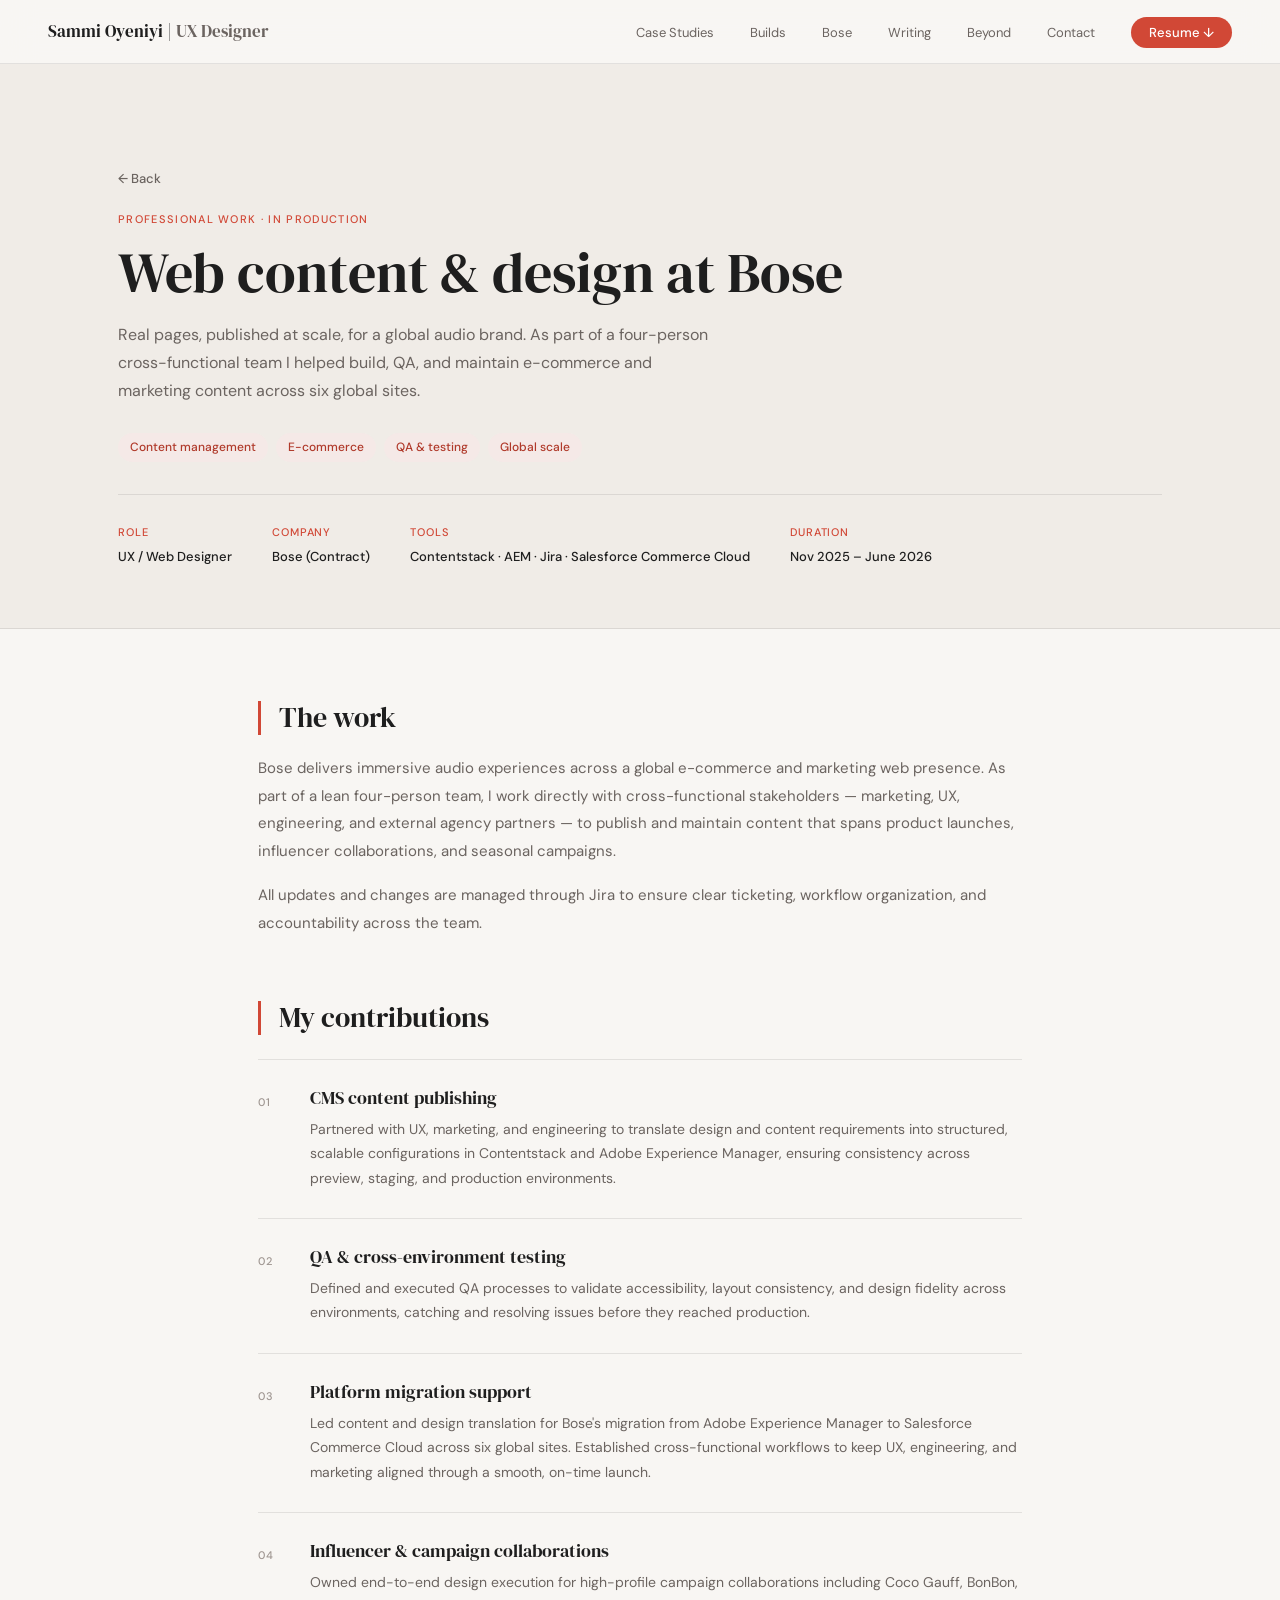
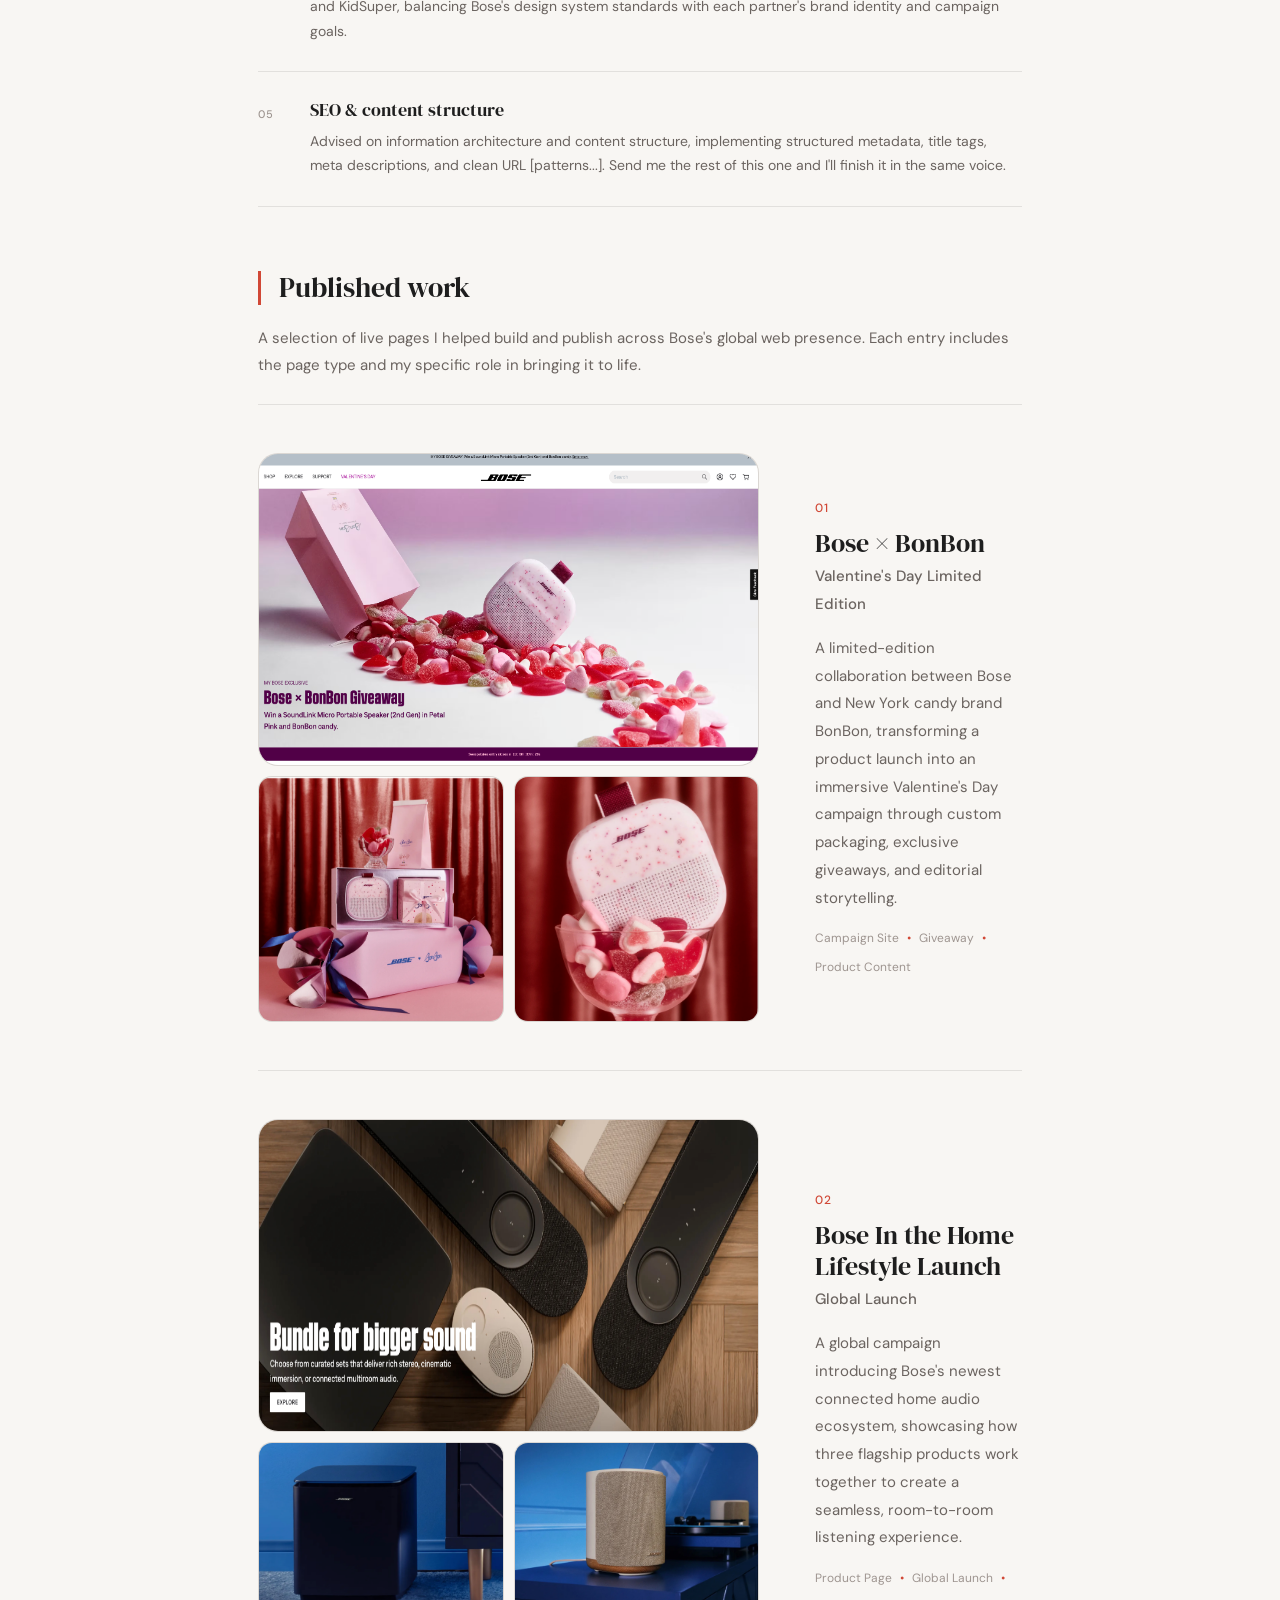
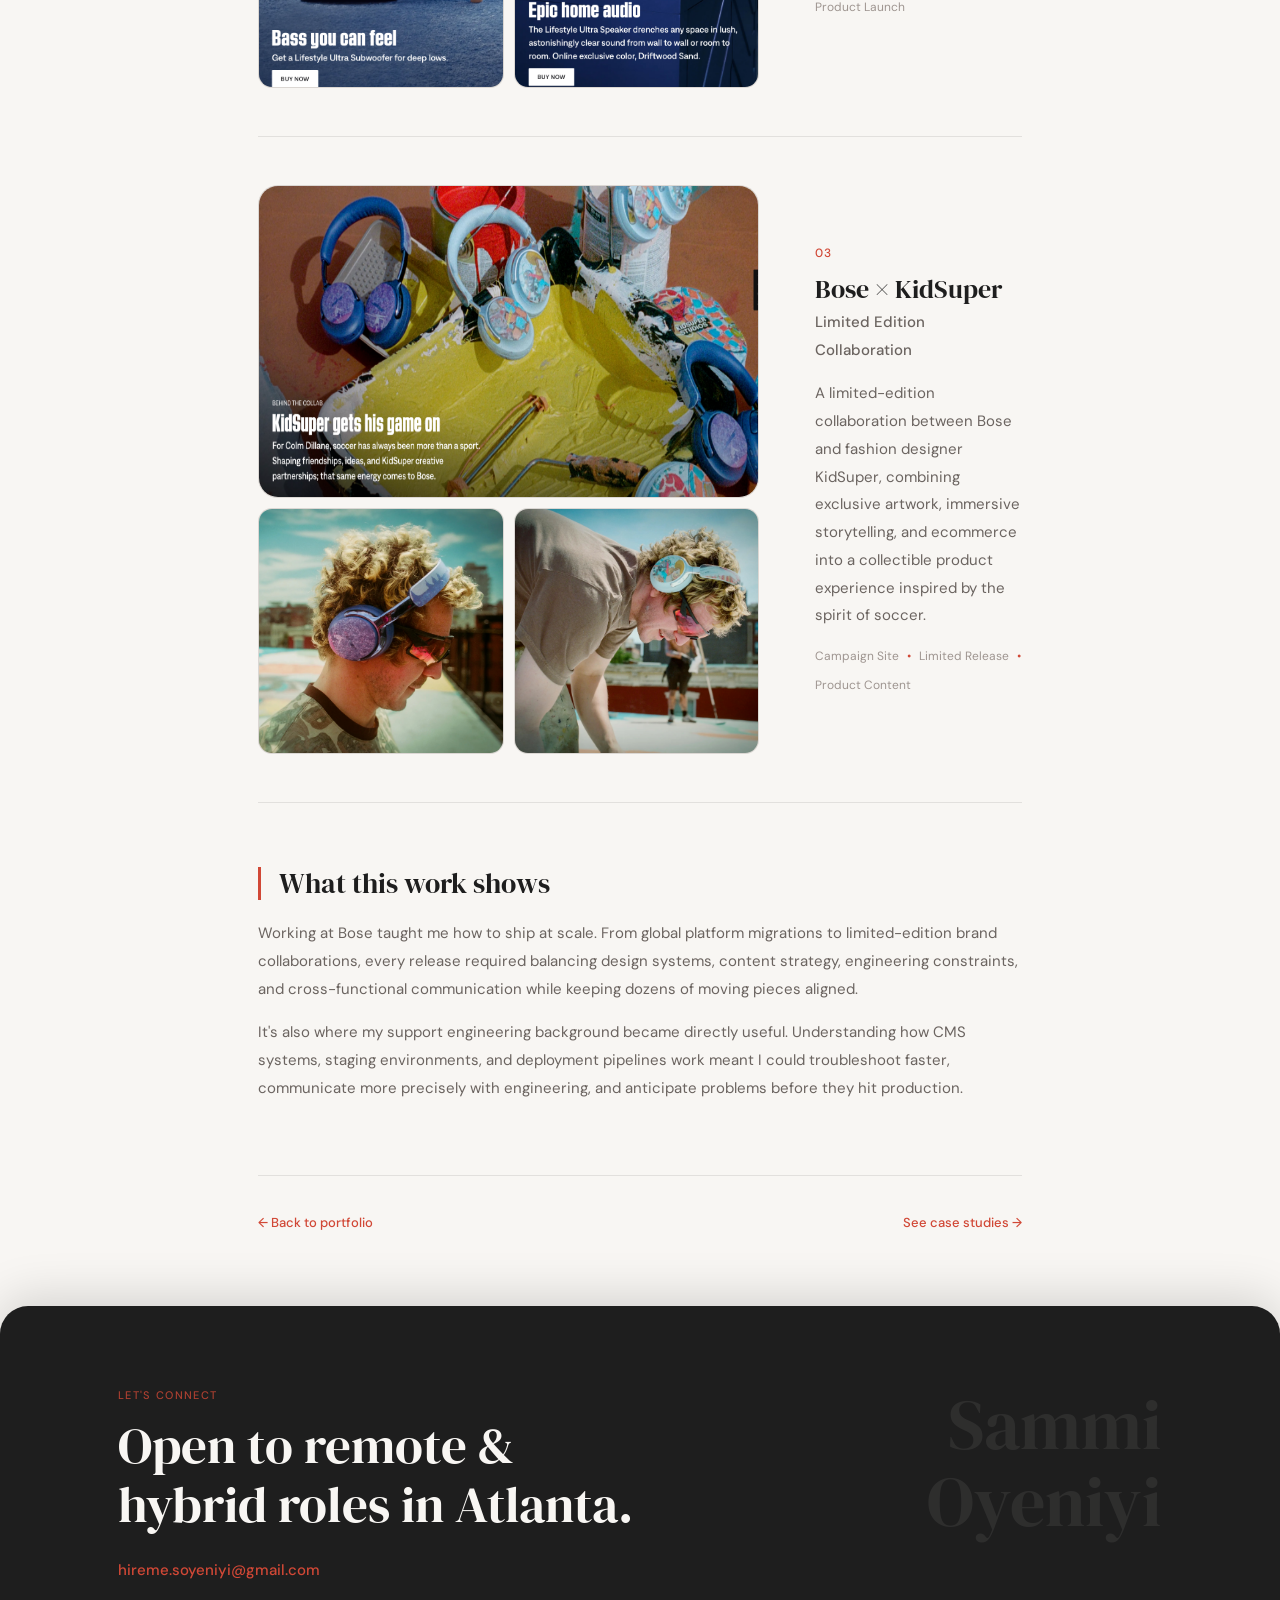
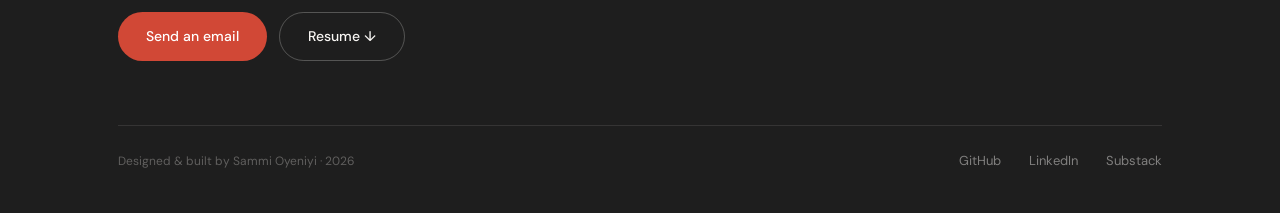
==== commit bd8f3a46: "fix Bose nav" ====
--- a/bose.html
+++ b/bose.html
@@ -16,23 +16,30 @@
   <header class="nav">
     <a href="index.html" class="nav-logo">Sammi Oyeniyi | <span>UX Designer</span></a>
     <ul class="nav-links">
-      <li><a href="index.html#work">Work</a></li>
+      <li><a href="index.html#work">Case Studies</a></li>
+      <li><a href="index.html#builds">Builds</a></li>
       <li><a href="index.html#bose">Bose</a></li>
       <li><a href="index.html#thinking">Writing</a></li>
       <li><a href="index.html#beyond">Beyond</a></li>
       <li><a href="index.html#contact">Contact</a></li>
       <li><a href="assets/s-oyeniyi-ux-designer.pdf" class="nav-resume" download>Resume ↓</a></li>
     </ul>
+    <!-- Mobile controls -->
     <div class="nav-mobile-controls">
       <a href="assets/s-oyeniyi-ux-designer.pdf" class="nav-resume nav-resume--mobile" download>Resume ↓</a>
       <button class="hamburger" id="hamburger" aria-label="Open menu" aria-expanded="false">
-        <span></span><span></span><span></span>
+        <span></span>
+        <span></span>
+        <span></span>
       </button>
     </div>
   </header>
+
+  <!-- Mobile menu overlay -->
   <div class="mobile-menu" id="mobileMenu" aria-hidden="true">
     <nav class="mobile-menu-inner">
       <a href="index.html#work"     class="mobile-link" onclick="closeMenu()">Work</a>
+      <a href="index.html#builds"   class="mobile-link" onclick="closeMenu()">Builds</a>
       <a href="index.html#bose"     class="mobile-link" onclick="closeMenu()">Bose</a>
       <a href="index.html#thinking" class="mobile-link" onclick="closeMenu()">Writing</a>
       <a href="index.html#beyond"   class="mobile-link" onclick="closeMenu()">Beyond</a>
@@ -40,6 +47,7 @@
       <a href="assets/s-oyeniyi-ux-designer.pdf" class="mobile-link mobile-link--resume" download>Resume ↓</a>
     </nav>
   </div>
+
 
   <!-- PAGE HERO -->
   <section class="cs-hero-section">
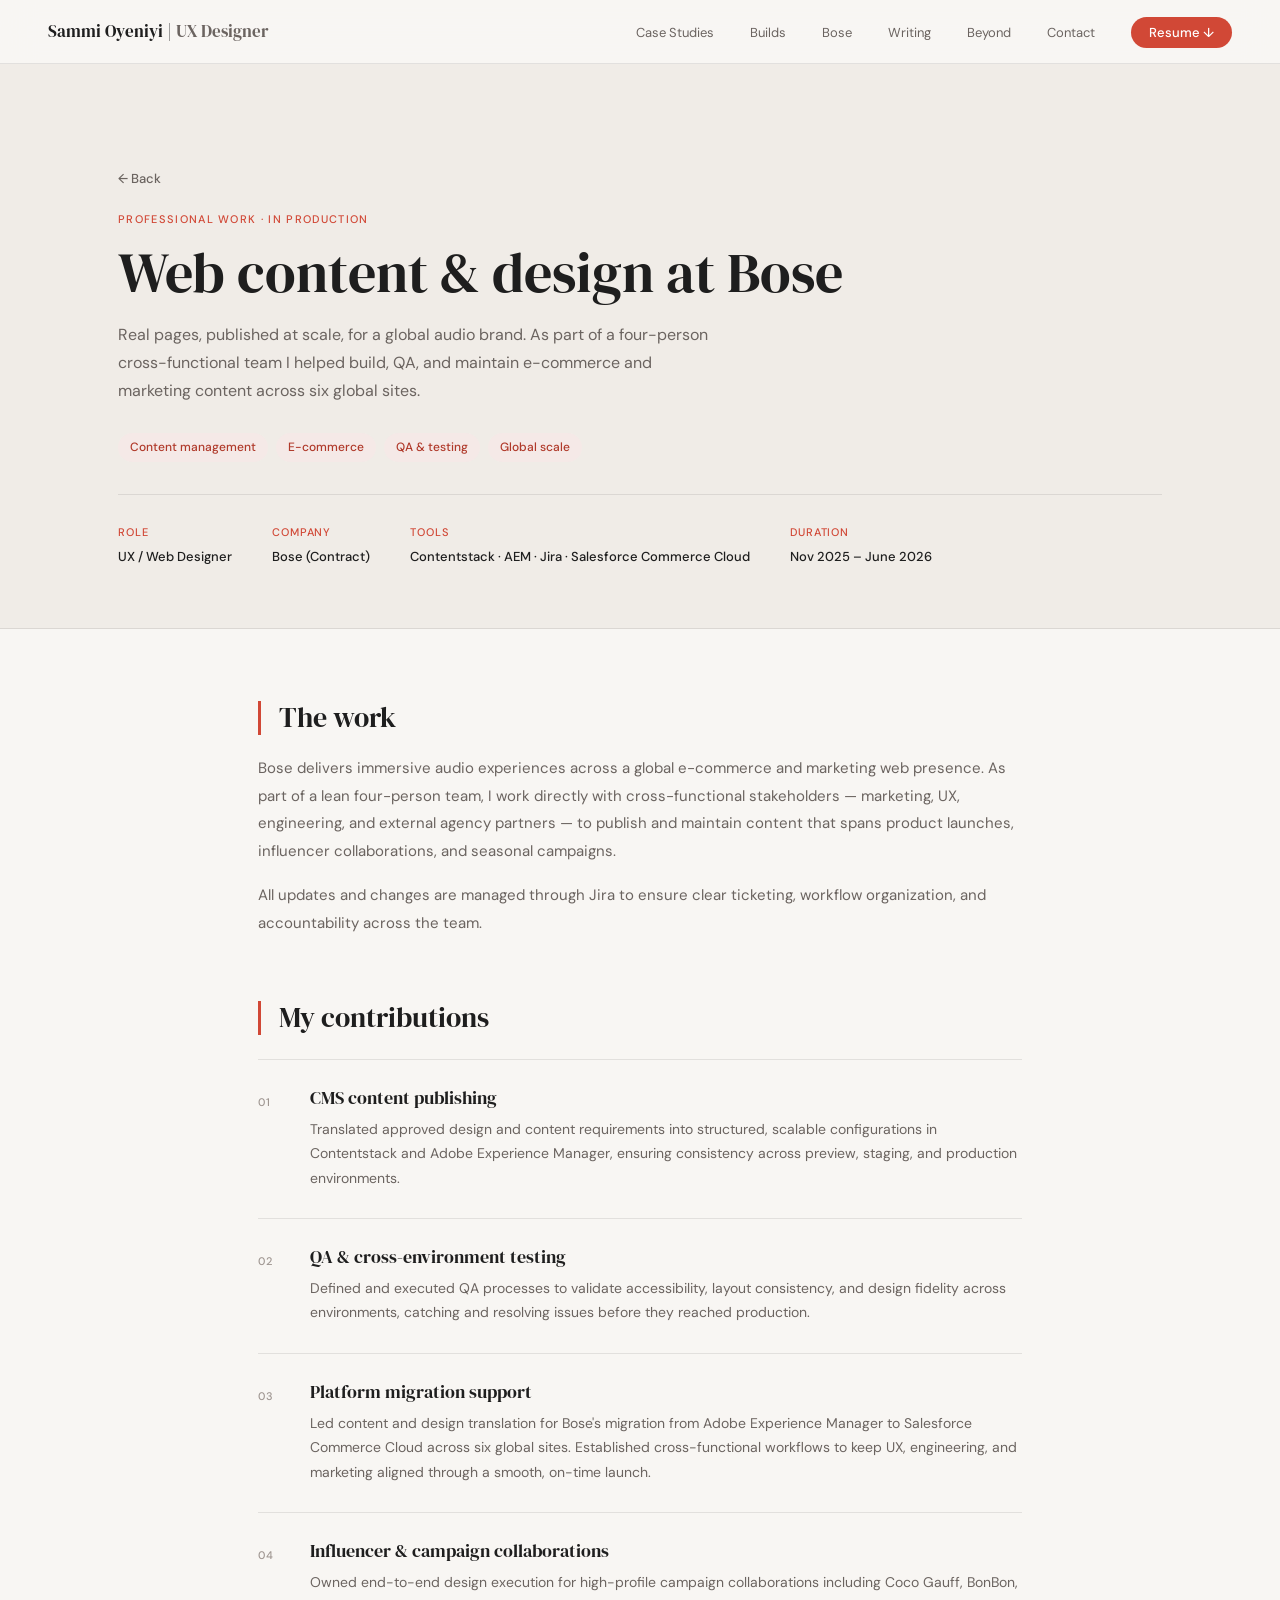
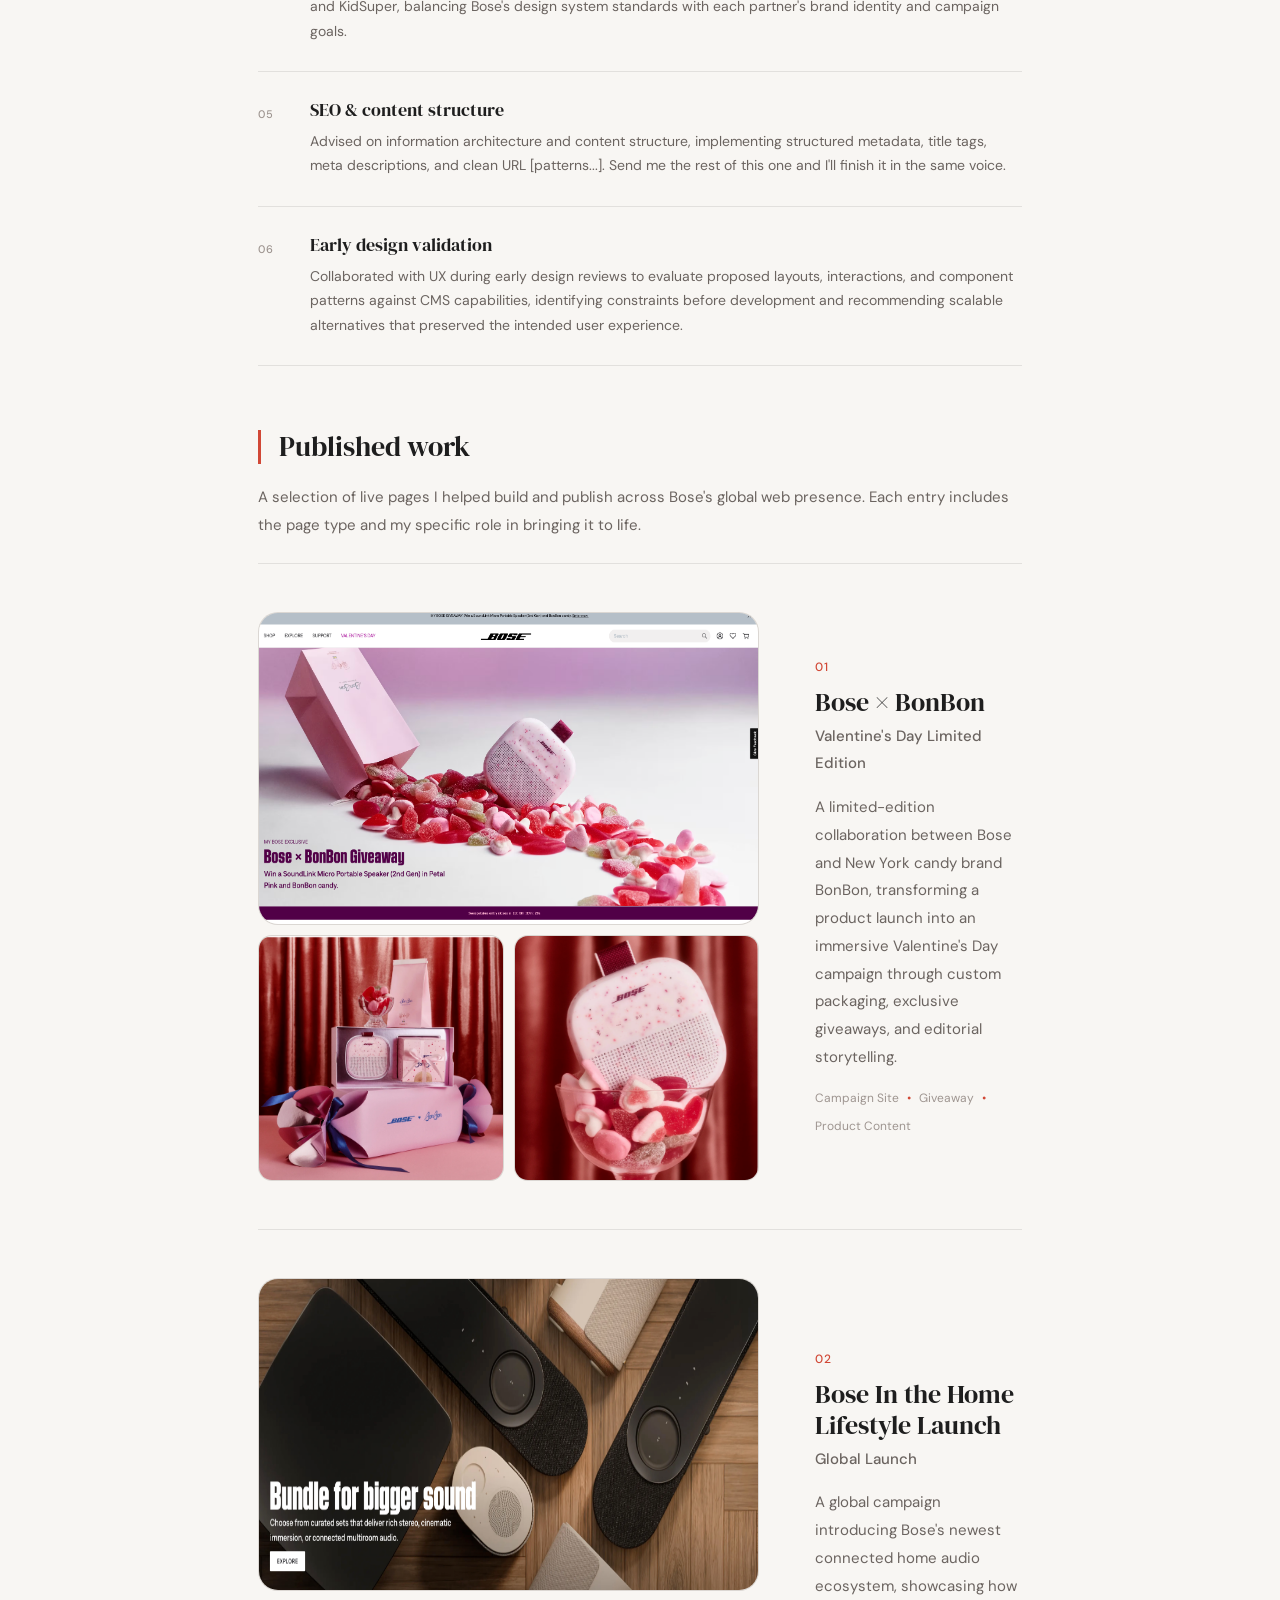
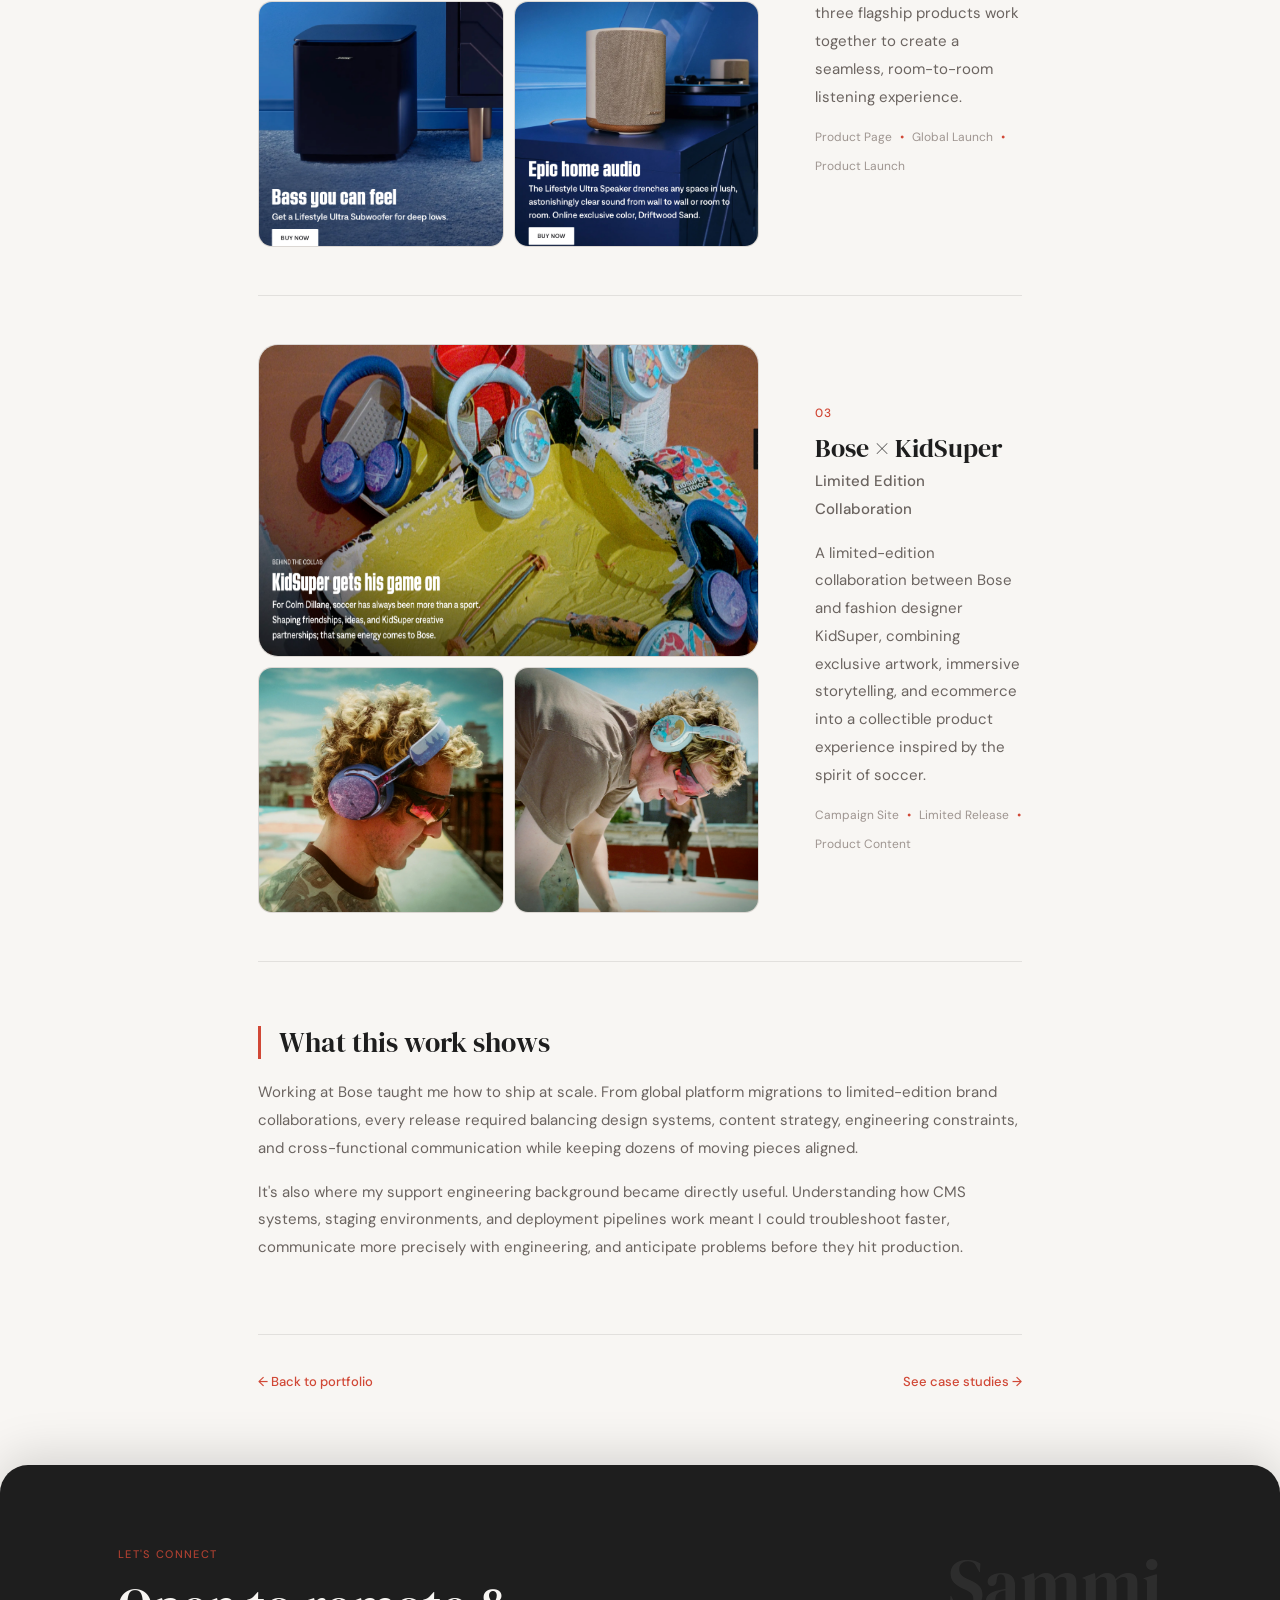
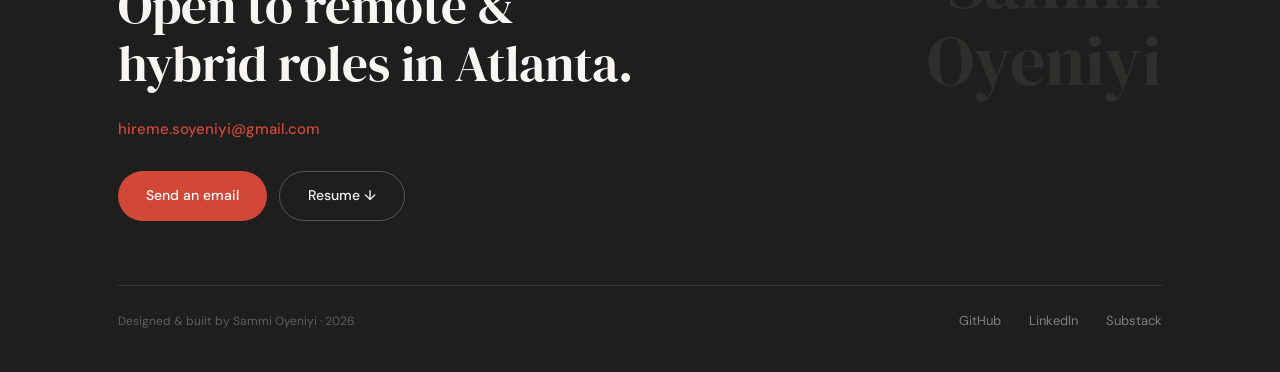
==== commit 944d1938: "update bose work" ====
--- a/bose.html
+++ b/bose.html
@@ -100,7 +100,7 @@
           <span class="bose-contribution-num">01</span>
           <div>
             <h3>CMS content publishing</h3>
-            <p>Partnered with UX, marketing, and engineering to translate design and content requirements into structured, scalable configurations in Contentstack and Adobe Experience Manager, ensuring consistency across preview, staging, and production environments.</p>
+            <p>Translated approved design and content requirements into structured, scalable configurations in Contentstack and Adobe Experience Manager, ensuring consistency across preview, staging, and production environments.</p>
           </div>
         </div>
         <div class="bose-contribution">
@@ -129,6 +129,13 @@
           <div>
             <h3>SEO & content structure</h3>
             <p>Advised on information architecture and content structure, implementing structured metadata, title tags, meta descriptions, and clean URL [patterns...]. Send me the rest of this one and I'll finish it in the same voice.</p>
+          </div>
+        </div>
+        <div class="bose-contribution">
+          <span class="bose-contribution-num">06</span>
+          <div>
+            <h3>Early design validation</h3>
+            <p>Collaborated with UX during early design reviews to evaluate proposed layouts, interactions, and component patterns against CMS capabilities, identifying constraints before development and recommending scalable alternatives that preserved the intended user experience.</p>
           </div>
         </div>
       </div>
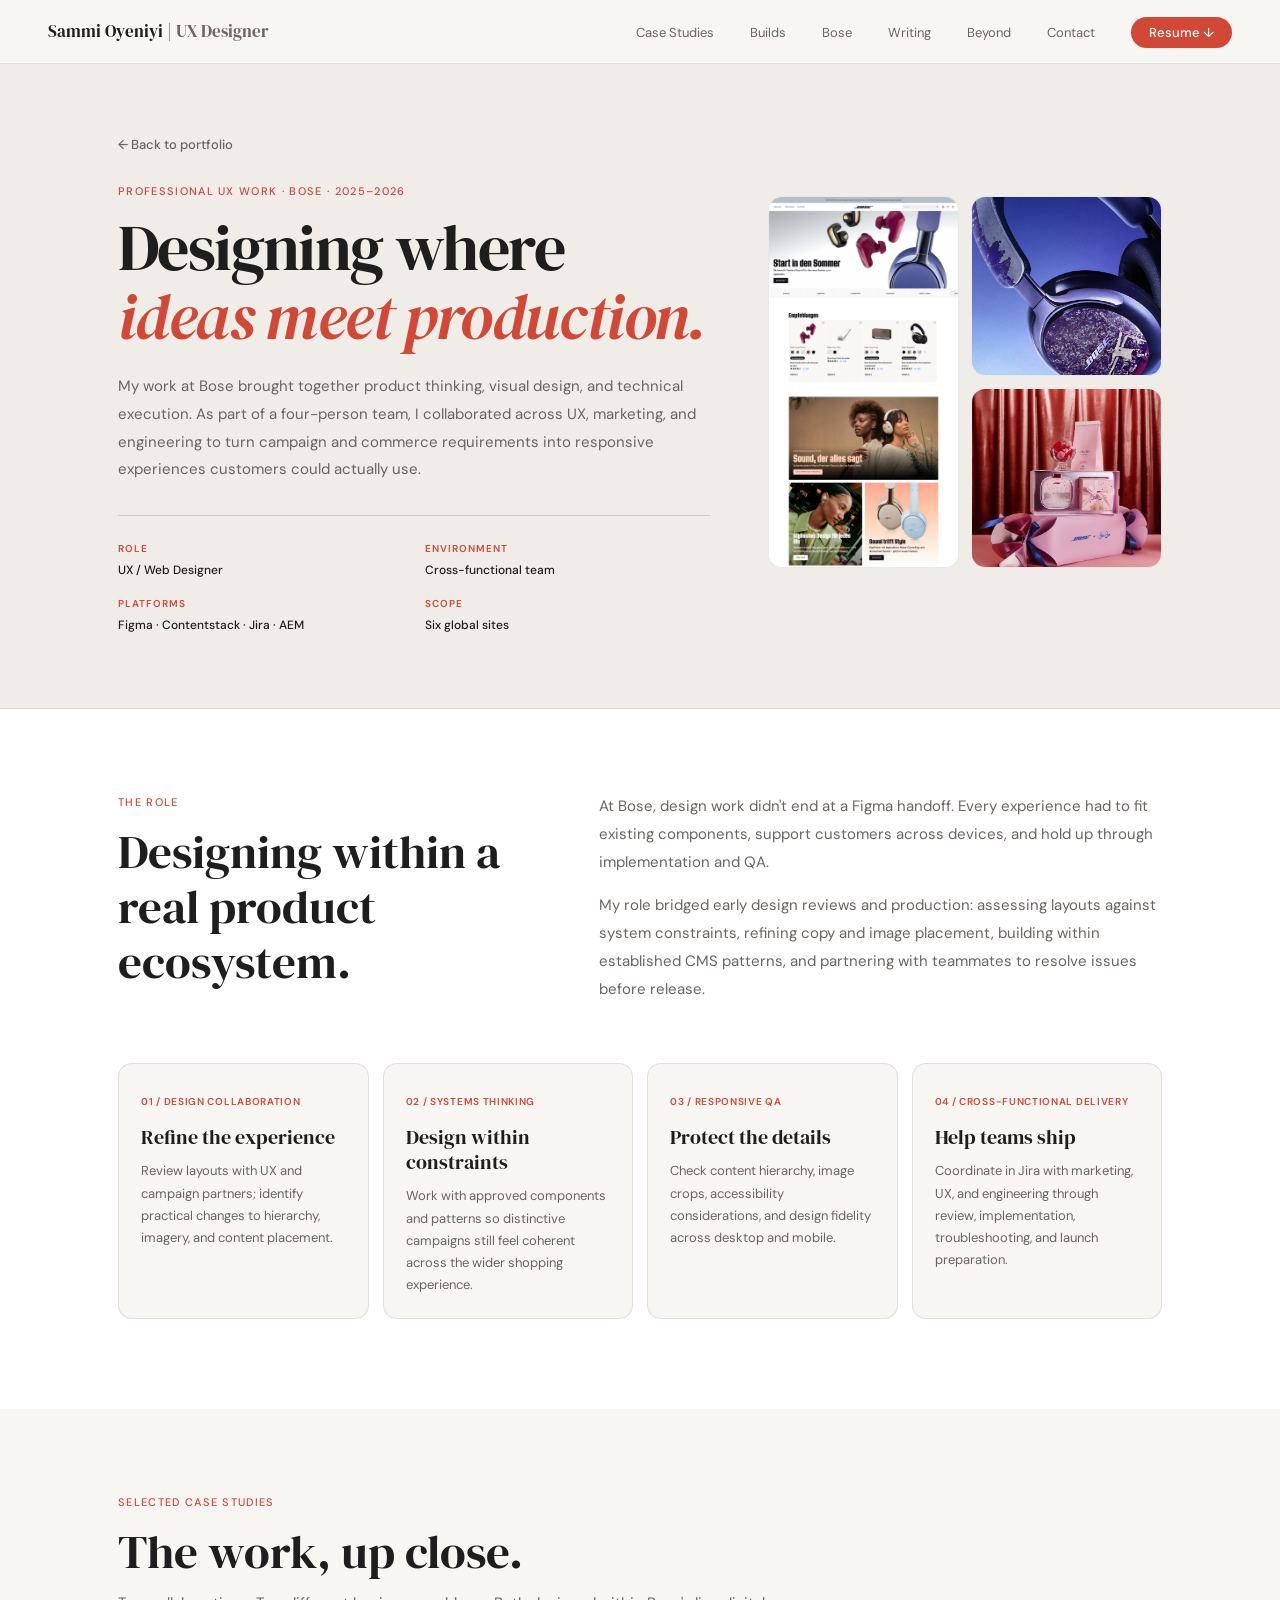
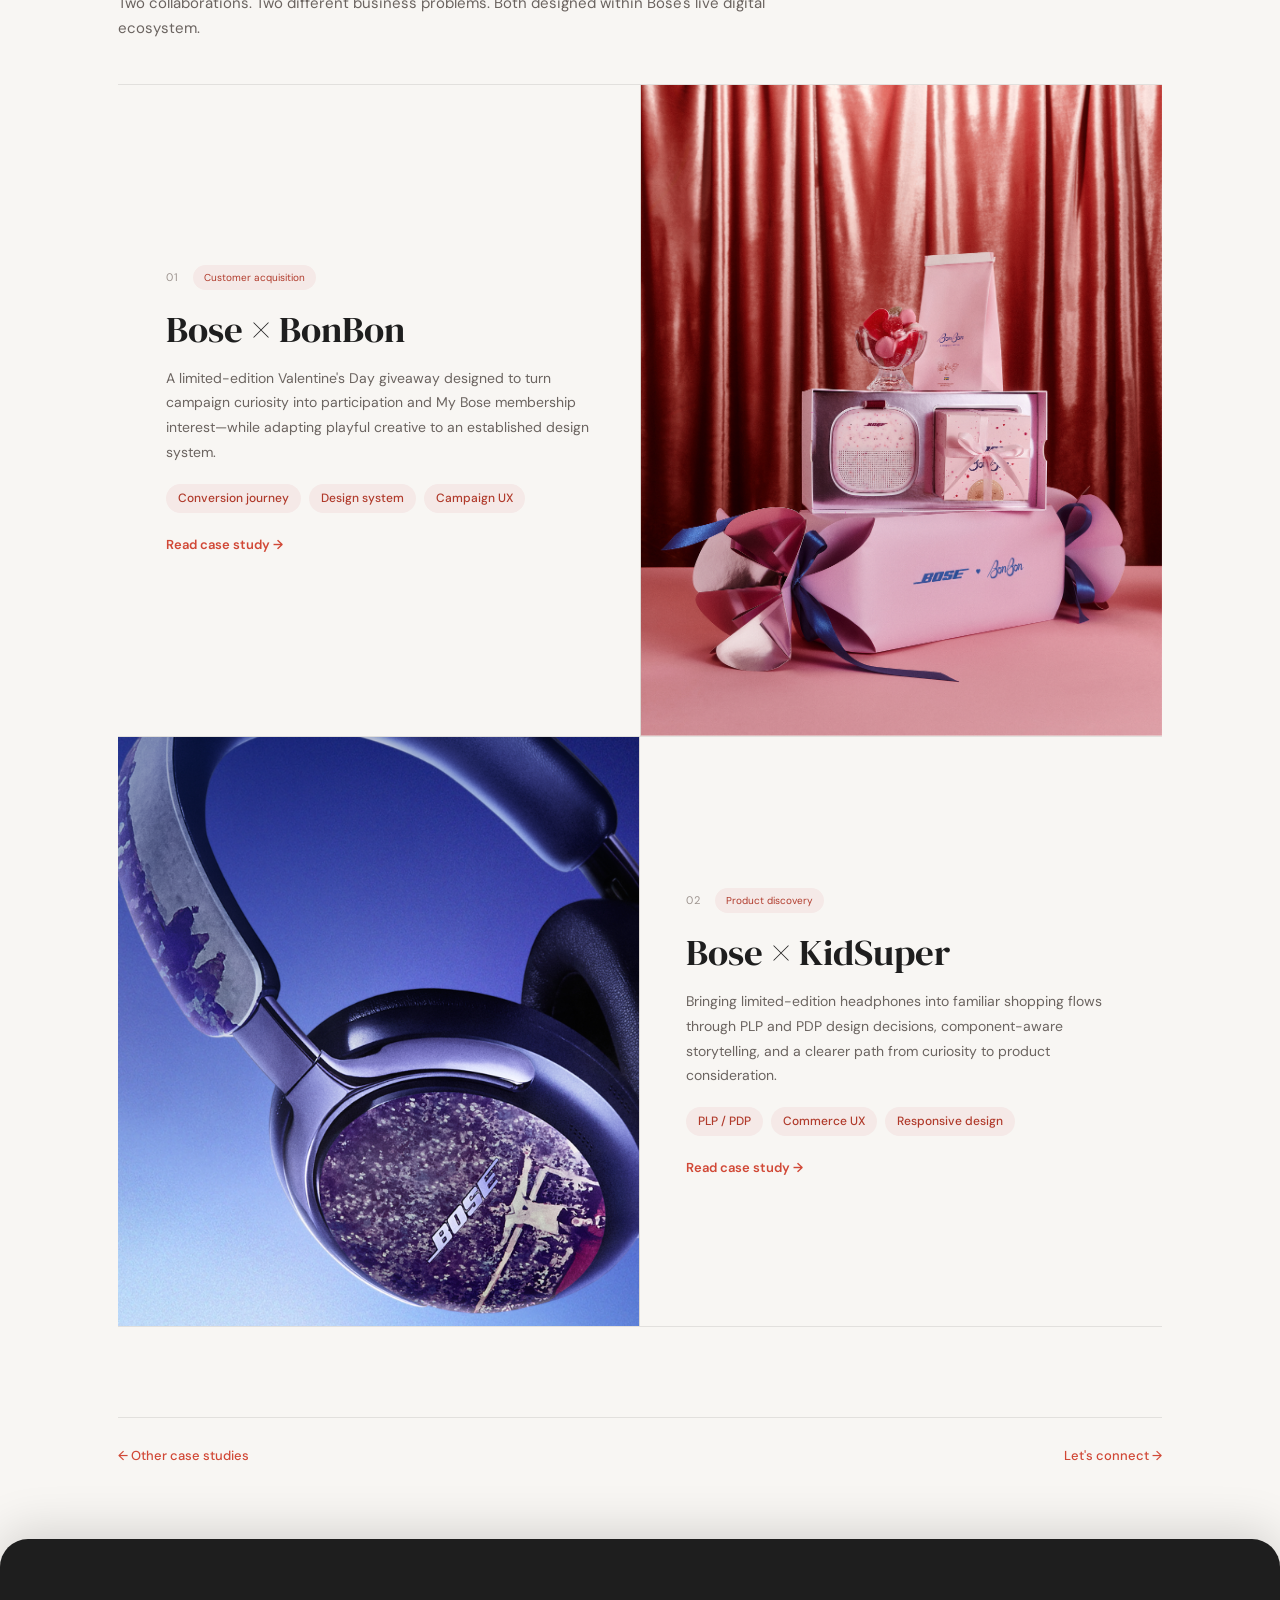
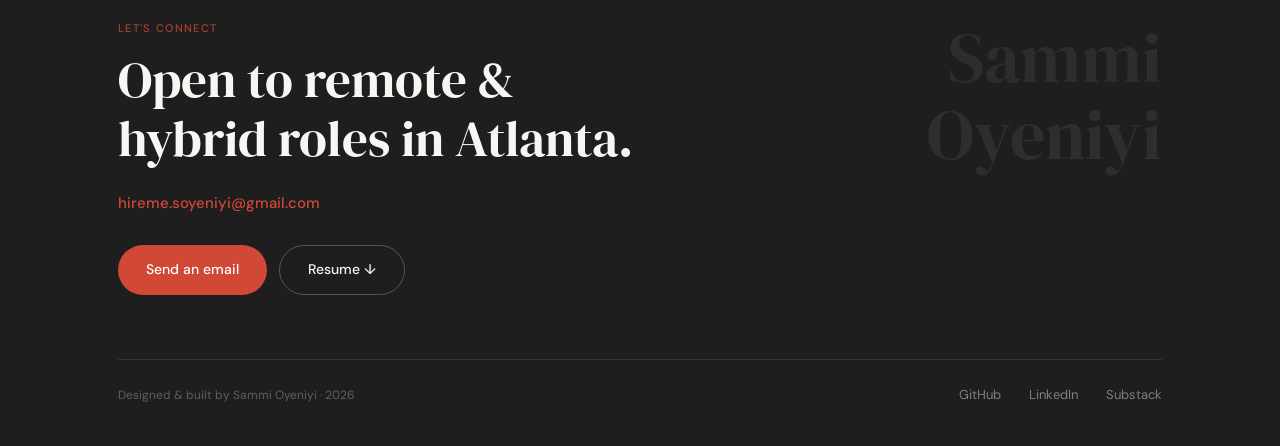
==== commit 51442080: "new bose landing page" ====
--- a/bose.html
+++ b/bose.html
@@ -3,16 +3,17 @@
 <head>
   <meta charset="UTF-8">
   <meta name="viewport" content="width=device-width, initial-scale=1.0">
-  <title>Bose — Sammi Oyeniyi</title>
-  <link rel="icon" type="image/x-icon" href="assets/resume-favicon.png">
-  <meta name="description" content="Web content and design work at Bose — global e-commerce and marketing pages.">
+  <title>UX Design at Bose — Sammi Oyeniyi</title>
+  <meta name="description" content="Explore Sammi Oyeniyi's UX design contributions at Bose across product discovery, customer acquisition, and enterprise e-commerce experiences.">
+  <link rel="icon" href="assets/resume-favicon.png">
   <link rel="preconnect" href="https://fonts.googleapis.com">
   <link rel="preconnect" href="https://fonts.gstatic.com" crossorigin>
   <link href="https://fonts.googleapis.com/css2?family=DM+Serif+Display:ital@0;1&family=DM+Sans:opsz,wght@9..40,300;9..40,400;9..40,500&display=swap" rel="stylesheet">
   <link rel="stylesheet" href="styles.css">
+  <link rel="stylesheet" href="bose-landing.css">
 </head>
-<body class="cs-page">
-
+<body class="cs-page bose-landing-page">
+  <a class="bose-skip" href="#main-content">Skip to content</a>
   <header class="nav">
     <a href="index.html" class="nav-logo">Sammi Oyeniyi | <span>UX Designer</span></a>
     <ul class="nav-links">
@@ -24,312 +25,110 @@
       <li><a href="index.html#contact">Contact</a></li>
       <li><a href="assets/s-oyeniyi-ux-designer.pdf" class="nav-resume" download>Resume ↓</a></li>
     </ul>
-    <!-- Mobile controls -->
     <div class="nav-mobile-controls">
       <a href="assets/s-oyeniyi-ux-designer.pdf" class="nav-resume nav-resume--mobile" download>Resume ↓</a>
-      <button class="hamburger" id="hamburger" aria-label="Open menu" aria-expanded="false">
-        <span></span>
-        <span></span>
-        <span></span>
-      </button>
+      <button class="hamburger" id="hamburger" aria-label="Open menu" aria-expanded="false" aria-controls="mobileMenu"><span></span><span></span><span></span></button>
     </div>
   </header>
-
-  <!-- Mobile menu overlay -->
   <div class="mobile-menu" id="mobileMenu" aria-hidden="true">
     <nav class="mobile-menu-inner">
-      <a href="index.html#work"     class="mobile-link" onclick="closeMenu()">Work</a>
-      <a href="index.html#builds"   class="mobile-link" onclick="closeMenu()">Builds</a>
-      <a href="index.html#bose"     class="mobile-link" onclick="closeMenu()">Bose</a>
-      <a href="index.html#thinking" class="mobile-link" onclick="closeMenu()">Writing</a>
-      <a href="index.html#beyond"   class="mobile-link" onclick="closeMenu()">Beyond</a>
-      <a href="index.html#contact"  class="mobile-link" onclick="closeMenu()">Contact</a>
-      <a href="assets/s-oyeniyi-ux-designer.pdf" class="mobile-link mobile-link--resume" download>Resume ↓</a>
+      <a href="index.html#work" class="mobile-link">Work</a>
+      <a href="index.html#builds" class="mobile-link">Builds</a>
+      <a href="index.html#bose" class="mobile-link">Bose</a>
+      <a href="index.html#thinking" class="mobile-link">Writing</a>
+      <a href="index.html#beyond" class="mobile-link">Beyond</a>
+      <a href="index.html#contact" class="mobile-link">Contact</a>
     </nav>
   </div>
-
-
-  <!-- PAGE HERO -->
-  <section class="cs-hero-section">
-    <div class="panel-inner">
-      <a href="index.html#bose" class="cs-back">← Back</a>
-      <p class="eyebrow">Professional work · In production</p>
-      <h1>Web content & design at Bose</h1>
-      <p class="cs-hero-sub">Real pages, published at scale, for a global audio brand. As part of a four-person cross-functional team I helped build, QA, and maintain e-commerce and marketing content across six global sites.</p>
-      <div class="tags">
-        <span class="tag">Content management</span>
-        <span class="tag">E-commerce</span>
-        <span class="tag">QA & testing</span>
-        <span class="tag">Global scale</span>
-      </div>
-      <div class="cs-meta">
-        <div class="cs-meta-item">
-          <span class="cs-meta-label">Role</span>
-          <span class="cs-meta-value">UX / Web Designer</span>
-        </div>
-        <div class="cs-meta-item">
-          <span class="cs-meta-label">Company</span>
-          <span class="cs-meta-value">Bose (Contract)</span>
-        </div>
-        <div class="cs-meta-item">
-          <span class="cs-meta-label">Tools</span>
-          <span class="cs-meta-value">Contentstack · AEM · Jira · Salesforce Commerce Cloud</span>
-        </div>
-        <div class="cs-meta-item">
-          <span class="cs-meta-label">Duration</span>
-          <span class="cs-meta-value">Nov 2025 – June 2026</span>
-        </div>
-      </div>
-    </div>
-  </section>
-
-  <!-- OVERVIEW -->
-  <div class="cs-body bose-body">
-
-    <section class="cs-section">
-      <h2>The work</h2>
-      <p>Bose delivers immersive audio experiences across a global e-commerce and marketing web presence. As part of a lean four-person team, I work directly with cross-functional stakeholders — marketing, UX, engineering, and external agency partners — to publish and maintain content that spans product launches, influencer collaborations, and seasonal campaigns.</p>
-      <p>All updates and changes are managed through Jira to ensure clear ticketing, workflow organization, and accountability across the team.</p>
-    </section>
-
-    <!-- WHAT I DID -->
-    <section class="cs-section">
-      <h2>My contributions</h2>
-      <div class="bose-contributions">
-        <div class="bose-contribution">
-          <span class="bose-contribution-num">01</span>
-          <div>
-            <h3>CMS content publishing</h3>
-            <p>Translated approved design and content requirements into structured, scalable configurations in Contentstack and Adobe Experience Manager, ensuring consistency across preview, staging, and production environments.</p>
+  <main id="main-content">
+    <section class="bose-landing-hero">
+      <div class="bose-landing-wrap bose-landing-hero-grid">
+        <div class="bose-landing-hero-copy">
+          <a class="cs-back" href="index.html#bose">← Back to portfolio</a>
+          <p class="eyebrow">Professional UX work · Bose · 2025–2026</p>
+          <h1>Designing where <em>ideas meet production.</em></h1>
+          <p class="bose-landing-lede">My work at Bose brought together product thinking, visual design, and technical execution. As part of a four-person team, I collaborated across UX, marketing, and engineering to turn campaign and commerce requirements into responsive experiences customers could actually use.</p>
+          <div class="bose-landing-meta">
+            <div><span>Role</span><strong>UX / Web Designer</strong></div>
+            <div><span>Environment</span><strong>Cross-functional team</strong></div>
+            <div><span>Platforms</span><strong>Figma · Contentstack · Jira · AEM</strong></div>
+            <div><span>Scope</span><strong>Six global sites</strong></div>
           </div>
         </div>
-        <div class="bose-contribution">
-          <span class="bose-contribution-num">02</span>
-          <div>
-            <h3>QA & cross-environment testing</h3>
-            <p>Defined and executed QA processes to validate accessibility, layout consistency, and design fidelity across environments, catching and resolving issues before they reached production.</p>
-          </div>
-        </div>
-        <div class="bose-contribution">
-          <span class="bose-contribution-num">03</span>
-          <div>
-            <h3>Platform migration support</h3>
-            <p>Led content and design translation for Bose's migration from Adobe Experience Manager to Salesforce Commerce Cloud across six global sites. Established cross-functional workflows to keep UX, engineering, and marketing aligned through a smooth, on-time launch.</p>
-          </div>
-        </div>
-        <div class="bose-contribution">
-          <span class="bose-contribution-num">04</span>
-          <div>
-            <h3>Influencer & campaign collaborations</h3>
-            <p>Owned end-to-end design execution for high-profile campaign collaborations including Coco Gauff, BonBon, and KidSuper, balancing Bose's design system standards with each partner's brand identity and campaign goals.</p>
-          </div>
-        </div>
-        <div class="bose-contribution">
-          <span class="bose-contribution-num">05</span>
-          <div>
-            <h3>SEO & content structure</h3>
-            <p>Advised on information architecture and content structure, implementing structured metadata, title tags, meta descriptions, and clean URL [patterns...]. Send me the rest of this one and I'll finish it in the same voice.</p>
-          </div>
-        </div>
-        <div class="bose-contribution">
-          <span class="bose-contribution-num">06</span>
-          <div>
-            <h3>Early design validation</h3>
-            <p>Collaborated with UX during early design reviews to evaluate proposed layouts, interactions, and component patterns against CMS capabilities, identifying constraints before development and recommending scalable alternatives that preserved the intended user experience.</p>
-          </div>
+        <div class="bose-landing-hero-media" aria-label="Selected Bose production work">
+          <figure class="bose-landing-mosaic-tall"><img src="assets/bose/bose-hp.png" alt="Bose e-commerce page screenshot" loading="eager"></figure>
+          <figure><img src="../assets/bose/bose-kidsuper-three.png" alt="Bose KidSuper campaign imagery" loading="lazy"></figure>
+          <figure><img src="../assets/bose/bose-bonbon-two.png" alt="Bose BonBon campaign imagery" loading="lazy"></figure>
         </div>
       </div>
     </section>
 
-    <!-- PUBLISHED WORK — editorial layout -->
-    <section class="cs-section published-section">
-      <h2>Published work</h2>
-      <p>A selection of live pages I helped build and publish across Bose's global web presence. Each entry includes the page type and my specific role in bringing it to life.</p>
-
-      <!-- ENTRY 01 -->
-      <div class="published-entry">
-        <div class="published-media">
-          <div class="published-media-main">
-            <img src="assets/bose/bose-bonbon-hero-one.png" alt="Bose × BonBon Valentine's Day campaign hero">
-          </div>
-          <div class="published-media-thumb">
-            <img src="assets/bose/bose-bonbon-two.png" alt="Bose × BonBon gift set">
-          </div>
-          <div class="published-media-thumb">
-            <img src="assets/bose/bose-bonbon-three.png" alt="Bose × BonBon product detail">
-          </div>
+    <section class="bose-landing-section bose-landing-context" aria-labelledby="how-i-worked">
+      <div class="bose-landing-wrap bose-landing-context-grid">
+        <div>
+          <p class="eyebrow">The role</p>
+          <h2 id="how-i-worked">Designing within a real product ecosystem.</h2>
         </div>
-        <div class="published-info">
-          <span class="published-num">01</span>
-          <h3>Bose × BonBon</h3>
-          <p class="published-subtitle">Valentine's Day Limited Edition</p>
-          <p class="published-desc">A limited-edition collaboration between Bose and New York candy brand BonBon, transforming a product launch into an immersive Valentine's Day campaign through custom packaging, exclusive giveaways, and editorial storytelling.</p>
-          <div class="published-meta">
-            <span>Campaign Site</span>
-            <span class="meta-dot">•</span>
-            <span>Giveaway</span>
-            <span class="meta-dot">•</span>
-            <span>Product Content</span>
-          </div>
+        <div class="bose-landing-prose">
+          <p>At Bose, design work didn't end at a Figma handoff. Every experience had to fit existing components, support customers across devices, and hold up through implementation and QA.</p>
+          <p>My role bridged early design reviews and production: assessing layouts against system constraints, refining copy and image placement, building within established CMS patterns, and partnering with teammates to resolve issues before release.</p>
         </div>
       </div>
+      <div class="bose-landing-wrap bose-landing-capabilities">
+        <article><span>01 / Design collaboration</span><h3>Refine the experience</h3><p>Review layouts with UX and campaign partners; identify practical changes to hierarchy, imagery, and content placement.</p></article>
+        <article><span>02 / Systems thinking</span><h3>Design within constraints</h3><p>Work with approved components and patterns so distinctive campaigns still feel coherent across the wider shopping experience.</p></article>
+        <article><span>03 / Responsive QA</span><h3>Protect the details</h3><p>Check content hierarchy, image crops, accessibility considerations, and design fidelity across desktop and mobile.</p></article>
+        <article><span>04 / Cross-functional delivery</span><h3>Help teams ship</h3><p>Coordinate in Jira with marketing, UX, and engineering through review, implementation, troubleshooting, and launch preparation.</p></article>
+      </div>
+    </section>
 
-      <!-- ENTRY 02 -->
-      <div class="published-entry">
-        <div class="published-media">
-          <div class="published-media-main">
-            <img src="assets/bose/bose-ith-one.png" alt="Bose in the home campaign hero">
-          </div>
-          <div class="published-media-thumb">
-            <img src="assets/bose/bose-ith-two.png" alt="Bose in the home campaign hero">
-          </div>
-          <div class="published-media-thumb">
-            <img src="assets/bose/bose-ith-three.png" alt="Bose in the home campaign hero">
-          </div>
+    <section class="bose-landing-section bose-landing-projects" aria-labelledby="selected-projects">
+      <div class="bose-landing-wrap">
+        <div class="bose-landing-section-header">
+          <p class="eyebrow">Selected case studies</p>
+          <h2 id="selected-projects">The work, up close.</h2>
+          <p>Two collaborations. Two different business problems. Both designed within Bose's live digital ecosystem.</p>
         </div>
-        <div class="published-info">
-          <span class="published-num">02</span>
-          <h3>Bose In the Home Lifestyle Launch</h3>
-          <p class="published-subtitle">Global Launch</p>
-          <p class="published-desc">A global campaign introducing Bose's newest connected home audio ecosystem, showcasing how three flagship products work together to create a seamless, room-to-room listening experience.</p>
-          <div class="published-meta">
-            <span>Product Page</span>
-            <span class="meta-dot">•</span>
-            <span>Global Launch</span>
-            <span class="meta-dot">•</span>
-            <span>Product Launch</span>
-          </div>
+        <div class="bose-landing-project-list">
+          <a class="bose-landing-project" href="bose/case-study-bonbon.html" aria-label="Read Bose BonBon case study">
+            <div class="bose-landing-project-copy">
+              <div class="bose-landing-project-number">01 <span>Customer acquisition</span></div>
+              <h3>Bose × BonBon</h3>
+              <p>A limited-edition Valentine's Day giveaway designed to turn campaign curiosity into participation and My Bose membership interest—while adapting playful creative to an established design system.</p>
+              <div class="tags"><span class="tag">Conversion journey</span><span class="tag">Design system</span><span class="tag">Campaign UX</span></div>
+              <span class="bose-landing-project-link">Read case study →</span>
+            </div>
+            <div class="bose-landing-project-image"><img src="../assets/bose/bose-bonbon-two.png" alt="Bose BonBon Valentine campaign" loading="lazy"></div>
+          </a>
+          <a class="bose-landing-project bose-landing-project--flip" href="bose/case-study-kidsuper.html" aria-label="Read Bose KidSuper case study">
+            <div class="bose-landing-project-copy">
+              <div class="bose-landing-project-number">02 <span>Product discovery</span></div>
+              <h3>Bose × KidSuper</h3>
+              <p>Bringing limited-edition headphones into familiar shopping flows through PLP and PDP design decisions, component-aware storytelling, and a clearer path from curiosity to product consideration.</p>
+              <div class="tags"><span class="tag">PLP / PDP</span><span class="tag">Commerce UX</span><span class="tag">Responsive design</span></div>
+              <span class="bose-landing-project-link">Read case study →</span>
+            </div>
+            <div class="bose-landing-project-image"><img src="../assets/bose/bose-kidsuper-three.png" alt="Bose KidSuper limited-edition headphone creative" loading="lazy"></div>
+          </a>
         </div>
       </div>
-
-      <!-- ENTRY 03 -->
-      <div class="published-entry">
-        <div class="published-media">
-          <div class="published-media-main">
-            <img src="assets/bose/bose-kidsuper-one.png" alt="Bose × KidSuper campaign hero">
-          </div>
-          <div class="published-media-thumb">
-            <img src="assets/bose/bose-kidsuper-two.png" alt="Bose × Kidsuper lifestyle">
-          </div>
-          <div class="published-media-thumb">
-            <img src="assets/bose/bose-kidsuper-three.png" alt="Bose × Kidsuper lifestyle">
-          </div>
-        </div>
-        <div class="published-info">
-          <span class="published-num">03</span>
-          <h3>Bose × KidSuper</h3>
-          <p class="published-subtitle">Limited Edition Collaboration</p>
-          <p class="published-desc">A limited-edition collaboration between Bose and fashion designer KidSuper, combining exclusive artwork, immersive storytelling, and ecommerce into a collectible product experience inspired by the spirit of soccer.</p>
-          <div class="published-meta">
-            <span>Campaign Site</span>
-            <span class="meta-dot">•</span>
-            <span>Limited Release</span>
-            <span class="meta-dot">•</span>
-            <span>Product Content</span>
-          </div>
-        </div>
-      </div>
-
-      <!-- Duplicate a .published-entry block above for each additional page -->
-
     </section>
-
-    <section class="cs-section">
-      <h2>What this work shows</h2>
-      <p>Working at Bose taught me how to ship at scale. From global platform migrations to limited-edition brand collaborations, every release required balancing design systems, content strategy, engineering constraints, and cross-functional communication while keeping dozens of moving pieces aligned.</p>
-      <p>It's also where my support engineering background became directly useful. Understanding how CMS systems, staging environments, and deployment pipelines work meant I could troubleshoot faster, communicate more precisely with engineering, and anticipate problems before they hit production.</p>
-    </section>
-
-    <div class="cs-nav">
-      <a href="index.html#bose" class="cs-nav-link">← Back to portfolio</a>
-      <a href="index.html#work" class="cs-nav-link">See case studies →</a>
-    </div>
-
-  </div>
-
-  <!-- FOOTER -->
+    <div class="bose-landing-wrap bose-landing-bottom-nav"><a href="index.html#work">← Other case studies</a><a href="index.html#contact">Let's connect →</a></div>
+  </main>
   <footer class="panel panel-footer" id="contact">
-    <div class="panel-inner footer-inner">
-      <div class="footer-top">
-        <div class="footer-left">
-          <p class="eyebrow">Let's connect</p>
-          <h2 class="footer-heading">Open to remote &<br>hybrid roles in Atlanta.</h2>
-          <a href="mailto:hireme.soyeniyi@gmail.com" class="footer-email">hireme.soyeniyi@gmail.com</a>
-          <div class="footer-actions">
-            <a href="mailto:hireme.soyeniyi@gmail.com" class="btn-primary">Send an email</a>
-            <a href="assets/s-oyeniyi-ux-designer.pdf" class="btn-outline" download>Resume ↓</a>
-          </div>
-        </div>
-        <div class="footer-wordmark">Sammi<br>Oyeniyi</div>
-      </div>
-      <div class="footer-bottom">
-        <p>Designed & built by Sammi Oyeniyi · 2026</p>
-        <div class="footer-links">
-          <a href="https://github.com/SOyeniyi801" target="_blank" rel="noopener">GitHub</a>
-          <a href="https://www.linkedin.com/in/samantha-o-6384705a/" target="_blank" rel="noopener">LinkedIn</a>
-          <a href="https://sammithedev.substack.com" target="_blank" rel="noopener">Substack</a>
-        </div>
-      </div>
-    </div>
+    <div class="panel-inner footer-inner"><div class="footer-top"><div class="footer-left"><p class="eyebrow">Let's connect</p><h2 class="footer-heading">Open to remote &amp;<br>hybrid roles in Atlanta.</h2><a href="mailto:hireme.soyeniyi@gmail.com" class="footer-email">hireme.soyeniyi@gmail.com</a><div class="footer-actions"><a href="mailto:hireme.soyeniyi@gmail.com" class="btn-primary">Send an email</a><a href="assets/s-oyeniyi-ux-designer.pdf" class="btn-outline" download>Resume ↓</a></div></div><div class="footer-wordmark">Sammi<br>Oyeniyi</div></div><div class="footer-bottom"><p>Designed &amp; built by Sammi Oyeniyi · 2026</p><div class="footer-links"><a href="https://github.com/SOyeniyi801" target="_blank" rel="noopener noreferrer">GitHub</a><a href="https://www.linkedin.com/in/samantha-o-6384705a/" target="_blank" rel="noopener noreferrer">LinkedIn</a><a href="https://sammithedev.substack.com" target="_blank" rel="noopener noreferrer">Substack</a></div></div></div>
   </footer>
-
   <script>
     const hamburger = document.getElementById('hamburger');
     const mobileMenu = document.getElementById('mobileMenu');
-    hamburger.addEventListener('click', () => {
-      const isOpen = mobileMenu.classList.contains('is-open');
-      if (isOpen) { closeMenu(); } else { openMenu(); }
-    });
-    function openMenu() {
-      mobileMenu.classList.add('is-open');
-      hamburger.classList.add('is-active');
-      hamburger.setAttribute('aria-expanded', 'true');
-      document.body.style.overflow = 'hidden';
-    }
-    function closeMenu() {
-      mobileMenu.classList.remove('is-open');
-      hamburger.classList.remove('is-active');
-      hamburger.setAttribute('aria-expanded', 'false');
-      document.body.style.overflow = '';
-    }
-    mobileMenu.addEventListener('click', (e) => { if (e.target === mobileMenu) closeMenu(); });
-     // Hide nav on scroll down, show on scroll up
-let lastScrollY = window.scrollY;
-let navHidden = false;
-const navEl = document.querySelector('.nav');
-
-function handleNavScroll() {
-  const currentScrollY = window.scrollY;
-
-  // Always show nav near the top of the page
-  if (currentScrollY < 80) {
-    navEl.classList.remove('nav--hidden');
-    navHidden = false;
-    lastScrollY = currentScrollY;
-    return;
-  }
-
-  const scrollingDown = currentScrollY > lastScrollY;
-
-  if (scrollingDown && !navHidden) {
-    navEl.classList.add('nav--hidden');
-    navHidden = true;
-  } else if (!scrollingDown && navHidden) {
-    navEl.classList.remove('nav--hidden');
-    navHidden = false;
-  }
-
-  lastScrollY = currentScrollY;
-}
-
-window.addEventListener('scroll', handleNavScroll, { passive: true });
-function openMenu() {
-  mobileMenu.classList.add('is-open');
-  hamburger.classList.add('is-active');
-  hamburger.setAttribute('aria-expanded', 'true');
-  document.body.style.overflow = 'hidden';
-  navEl.classList.remove('nav--hidden'); // keep nav visible while menu is open
-}
+    const navEl = document.querySelector('.nav');
+    function closeMenu(){mobileMenu.classList.remove('is-open');hamburger.classList.remove('is-active');hamburger.setAttribute('aria-expanded','false');mobileMenu.setAttribute('aria-hidden','true');document.body.style.overflow='';}
+    function openMenu(){mobileMenu.classList.add('is-open');hamburger.classList.add('is-active');hamburger.setAttribute('aria-expanded','true');mobileMenu.setAttribute('aria-hidden','false');document.body.style.overflow='hidden';}
+    hamburger.addEventListener('click',()=>mobileMenu.classList.contains('is-open')?closeMenu():openMenu());
+    mobileMenu.querySelectorAll('a').forEach(a=>a.addEventListener('click',closeMenu));
+    mobileMenu.addEventListener('click',e=>{if(e.target===mobileMenu)closeMenu()});
+    let lastScrollY=window.scrollY;
+    window.addEventListener('scroll',()=>{let y=window.scrollY;if(y<80||mobileMenu.classList.contains('is-open'))navEl.classList.remove('nav--hidden');else if(y>lastScrollY)navEl.classList.add('nav--hidden');else navEl.classList.remove('nav--hidden');lastScrollY=y},{passive:true});
   </script>
 </body>
 </html>
--- a/bose-landing.css
+++ b/bose-landing.css
@@ -0,0 +1,351 @@
+/* Bose landing page: additive to existing styles.css. No global styles overridden. */
+.bose-landing-page {
+  background: var(--offwhite);
+}
+.bose-skip {
+  position: absolute;
+  left: -9999px;
+  top: 0;
+  z-index: 2000;
+  background: #fff;
+  padding: 12px;
+}
+.bose-skip:focus {
+  left: 18px;
+  top: 80px;
+}
+.bose-landing-wrap {
+  width: min(100% - 96px, 1044px);
+  margin-inline: auto;
+}
+.bose-landing-hero {
+  background: var(--offwhite-2);
+  border-bottom: 1px solid var(--border);
+  padding: 66px 0 74px;
+}
+.bose-landing-hero-grid {
+  display: grid;
+  grid-template-columns: minmax(0, 1.2fr) minmax(0, 0.8fr);
+  gap: 58px;
+  align-items: center;
+}
+.bose-landing-hero-copy .cs-back {
+  margin-bottom: 26px;
+}
+.bose-landing-hero h1 {
+  font-size: clamp(41px, 5vw, 66px);
+  line-height: 1.08;
+  letter-spacing: -0.025em;
+  max-width: 640px;
+  margin: 10px 0 22px;
+}
+.bose-landing-hero h1 em {
+  color: var(--red);
+  font-style: italic;
+}
+.bose-landing-lede {
+  font-size: 15px;
+  line-height: 1.85;
+  max-width: 590px;
+}
+.bose-landing-meta {
+  display: grid;
+  grid-template-columns: 1fr 1fr;
+  gap: 16px 22px;
+  border-top: 1px solid var(--border-med);
+  margin-top: 31px;
+  padding-top: 24px;
+}
+.bose-landing-meta div {
+  display: flex;
+  flex-direction: column;
+  gap: 4px;
+}
+.bose-landing-meta span {
+  font-size: 10px;
+  color: var(--red);
+  letter-spacing: 0.1em;
+  text-transform: uppercase;
+  font-weight: 600;
+}
+.bose-landing-meta strong {
+  font-size: 12px;
+  color: var(--charcoal);
+  font-weight: 500;
+  line-height: 1.5;
+}
+.bose-landing-hero-media {
+  display: grid;
+  grid-template-columns: 1fr 1fr;
+  grid-template-rows: 180px 180px;
+  gap: 12px;
+  min-width: 0;
+}
+.bose-landing-hero-media figure {
+  min-width: 0;
+  border-radius: var(--r-md);
+  overflow: hidden;
+  border: 1px solid var(--border);
+  background: #fff;
+}
+.bose-landing-hero-media img {
+  height: 100%;
+  width: 100%;
+  object-fit: cover;
+  display: block;
+}
+.bose-landing-mosaic-tall {
+  grid-row: 1/3;
+}
+.bose-landing-mosaic-tall img {
+  object-position: top center;
+}
+.bose-landing-section {
+  padding: 84px 0 90px;
+}
+.bose-landing-context {
+  background: #fff;
+}
+.bose-landing-context-grid {
+  display: grid;
+  grid-template-columns: 0.85fr 1.15fr;
+  gap: 64px;
+  align-items: start;
+}
+.bose-landing-context h2,
+.bose-landing-section-header h2 {
+  font-size: clamp(32px, 4vw, 47px);
+  line-height: 1.17;
+  max-width: 560px;
+}
+.bose-landing-prose p {
+  font-size: 15px;
+  line-height: 1.85;
+  margin-bottom: 16px;
+}
+.bose-landing-capabilities {
+  display: grid;
+  grid-template-columns: repeat(4, minmax(0, 1fr));
+  gap: 14px;
+  margin-top: 44px;
+}
+.bose-landing-capabilities article {
+  border: 1px solid var(--border);
+  background: var(--offwhite);
+  border-radius: var(--r-md);
+  padding: 22px;
+  min-width: 0;
+}
+.bose-landing-capabilities article span {
+  font-size: 10px;
+  color: var(--red);
+  font-weight: 600;
+  letter-spacing: 0.07em;
+  text-transform: uppercase;
+}
+.bose-landing-capabilities h3 {
+  font-size: 20px;
+  line-height: 1.25;
+  margin: 12px 0 10px;
+}
+.bose-landing-capabilities p {
+  font-size: 13px;
+  line-height: 1.7;
+}
+.bose-landing-projects {
+  background: var(--offwhite);
+}
+.bose-landing-section-header {
+  margin-bottom: 42px;
+}
+.bose-landing-section-header h2 {
+  margin-bottom: 12px;
+}
+.bose-landing-section-header > p:last-child {
+  max-width: 650px;
+  font-size: 15px;
+}
+.bose-landing-project {
+  display: grid;
+  grid-template-columns: 1fr 1fr;
+  min-height: 375px;
+  border-top: 1px solid var(--border);
+  color: inherit;
+  transition: background 0.2s;
+}
+.bose-landing-project:last-child {
+  border-bottom: 1px solid var(--border);
+}
+.bose-landing-project:hover,
+.bose-landing-project:focus-visible {
+  background: #fff;
+}
+.bose-landing-project-copy {
+  padding: 52px 46px 48px 0;
+  display: flex;
+  flex-direction: column;
+  align-items: flex-start;
+  justify-content: center;
+}
+.bose-landing-project-number {
+  display: flex;
+  gap: 15px;
+  align-items: center;
+  font-size: 11px;
+  color: var(--muted);
+  letter-spacing: 0.06em;
+  margin-bottom: 18px;
+}
+.bose-landing-project-number span {
+  font-size: 10px;
+  letter-spacing: 0;
+  color: var(--red-dark);
+  background: var(--red-light);
+  border-radius: 100px;
+  padding: 4px 11px;
+}
+.bose-landing-project h3 {
+  font-size: clamp(27px, 3vw, 37px);
+  line-height: 1.18;
+  margin-bottom: 14px;
+}
+.bose-landing-project-copy > p {
+  font-size: 14px;
+  line-height: 1.78;
+  max-width: 440px;
+}
+.bose-landing-project-copy .tags {
+  margin: 19px 0 16px;
+}
+.bose-landing-project-link {
+  font-size: 13px;
+  font-weight: 600;
+  color: var(--red);
+  margin-top: 5px;
+}
+.bose-landing-project-image {
+  border-left: 1px solid var(--border);
+  background: var(--offwhite-2);
+  min-width: 0;
+  min-height: 320px;
+  overflow: hidden;
+}
+.bose-landing-project-image img {
+  height: 100%;
+  width: 100%;
+  object-fit: cover;
+  object-position: center;
+  transition: transform 0.35s;
+}
+.bose-landing-project:hover img {
+  transform: scale(1.025);
+}
+.bose-landing-project--flip .bose-landing-project-image {
+  grid-column: 1;
+  grid-row: 1;
+  border-left: 0;
+  border-right: 1px solid var(--border);
+}
+.bose-landing-project--flip .bose-landing-project-copy {
+  grid-column: 2;
+  grid-row: 1;
+  padding: 52px 0 48px 46px;
+}
+.bose-landing-bottom-nav {
+  display: flex;
+  justify-content: space-between;
+  border-top: 1px solid var(--border);
+  padding-top: 27px;
+  padding-bottom: 72px;
+  gap: 20px;
+  flex-wrap: wrap;
+}
+.bose-landing-bottom-nav a {
+  font-size: 13px;
+  font-weight: 500;
+  color: var(--red);
+}
+.bose-landing-page .panel-footer {
+  margin-top: 0;
+  border-radius: var(--r-xl) var(--r-xl) 0 0;
+}
+.bose-landing-project-copy {
+    padding: 48px;
+    box-sizing: border-box;
+  }
+@media (max-width: 920px) {
+  .bose-landing-wrap {
+    width: calc(100% - 56px);
+  }
+  .bose-landing-hero-grid {
+    gap: 28px;
+  }
+  .bose-landing-capabilities {
+    grid-template-columns: repeat(2, minmax(0, 1fr));
+  }
+  .bose-landing-hero-media {
+    grid-template-rows: 145px 145px;
+  }
+}
+@media (max-width: 760px) {
+  .bose-landing-wrap {
+    width: calc(100% - 40px);
+  }
+  .bose-landing-hero {
+    padding: 48px 0 55px;
+  }
+  .bose-landing-hero-grid,
+  .bose-landing-context-grid {
+    grid-template-columns: 1fr;
+  }
+  .bose-landing-hero-media {
+    grid-template-rows: 155px 155px;
+  }
+  .bose-landing-section {
+    padding: 62px 0;
+  }
+  .bose-landing-context-grid {
+    gap: 18px;
+  }
+  .bose-landing-project {
+    grid-template-columns: 1fr;
+  }
+  .bose-landing-project-copy {
+    padding: 28px 24px;
+  }
+  .bose-landing-project-image,
+  .bose-landing-project--flip .bose-landing-project-image {
+    grid-column: 1;
+    grid-row: 1;
+    min-height: 250px;
+    border: 0;
+    border-bottom: 1px solid var(--border);
+  }
+  .bose-landing-project-copy,
+  .bose-landing-project--flip .bose-landing-project-copy {
+    grid-column: 1;
+    grid-row: 2;
+    padding: 32px 12px 37px;
+  }
+  .bose-landing-meta {
+    margin-top: 24px;
+  }
+}
+@media (max-width: 520px) {
+  .bose-landing-hero h1 {
+    font-size: 42px;
+  }
+  .bose-landing-capabilities {
+    grid-template-columns: 1fr;
+  }
+  .bose-landing-hero-media {
+    grid-template-rows: 130px 130px;
+  }
+  .bose-landing-meta {
+    grid-template-columns: 1fr 1fr;
+    gap: 16px;
+  }
+  .bose-landing-context h2 {
+    font-size: 34px;
+  }
+}
